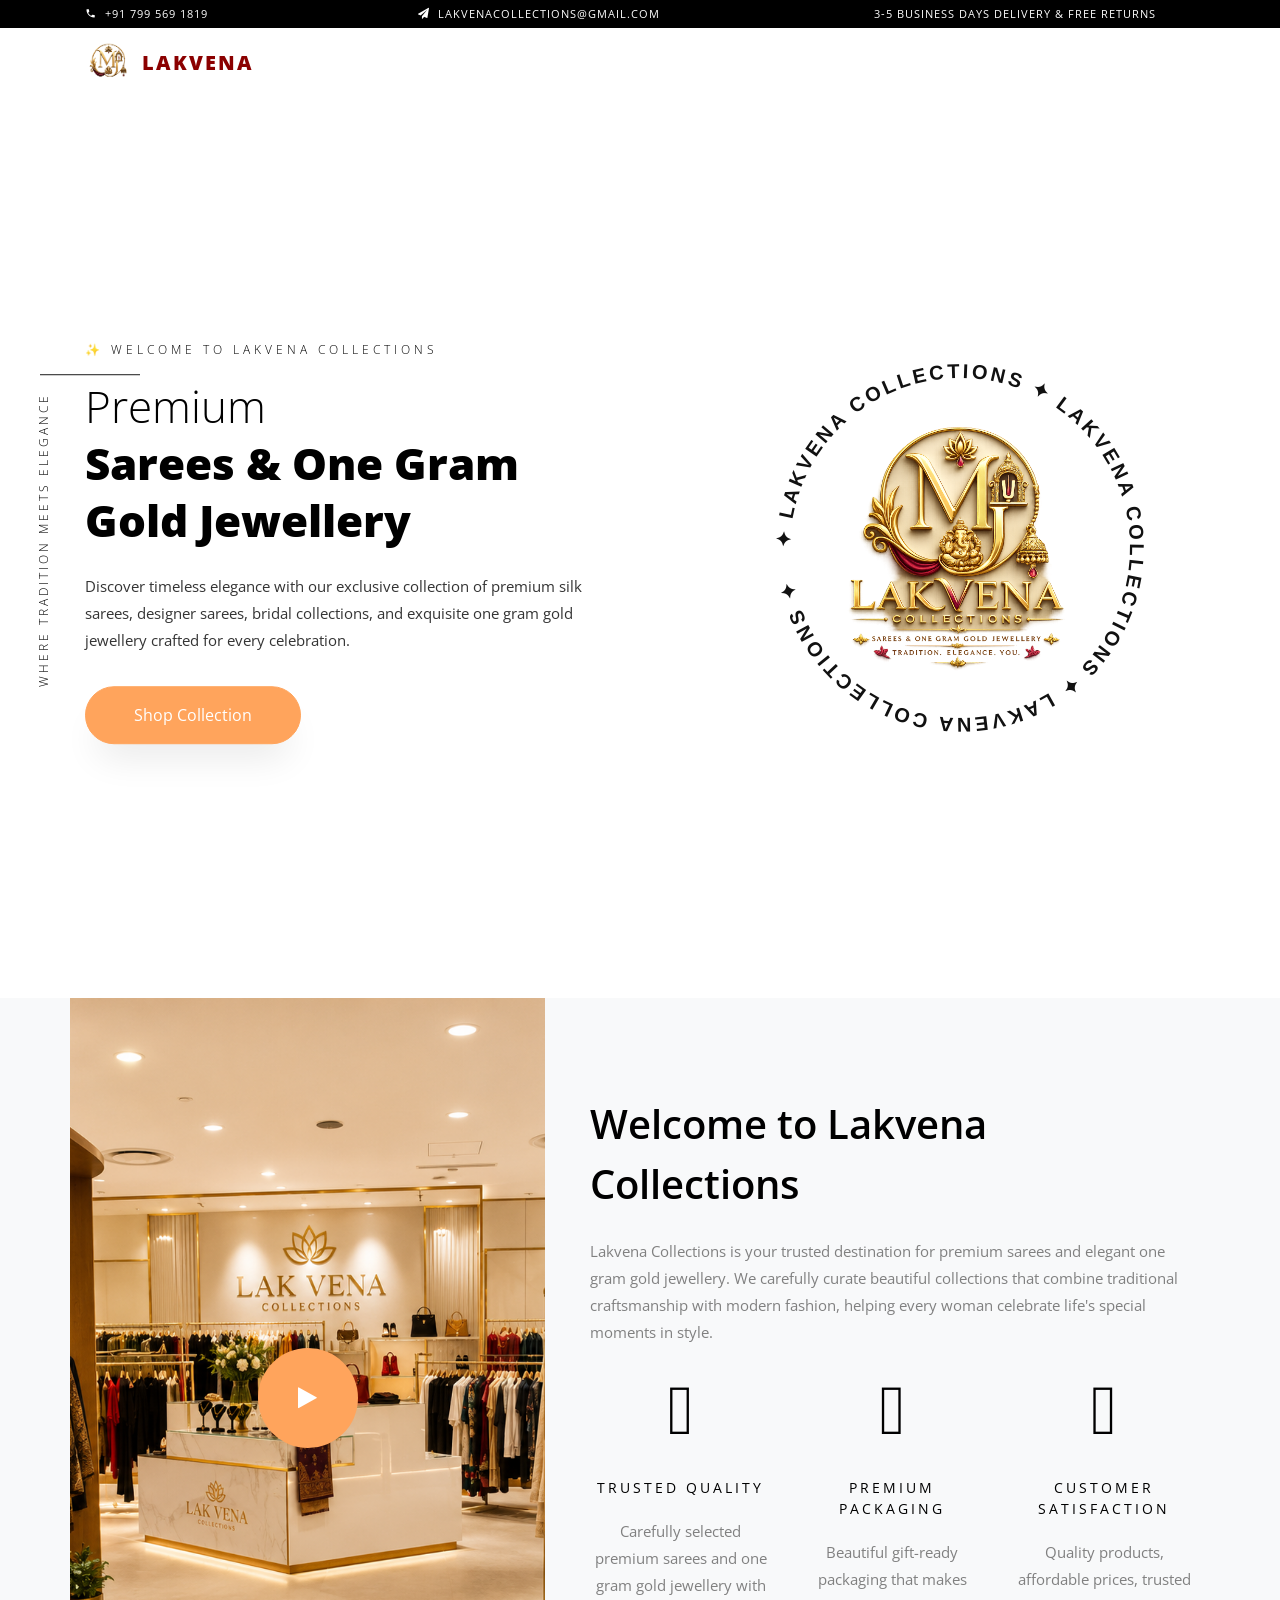
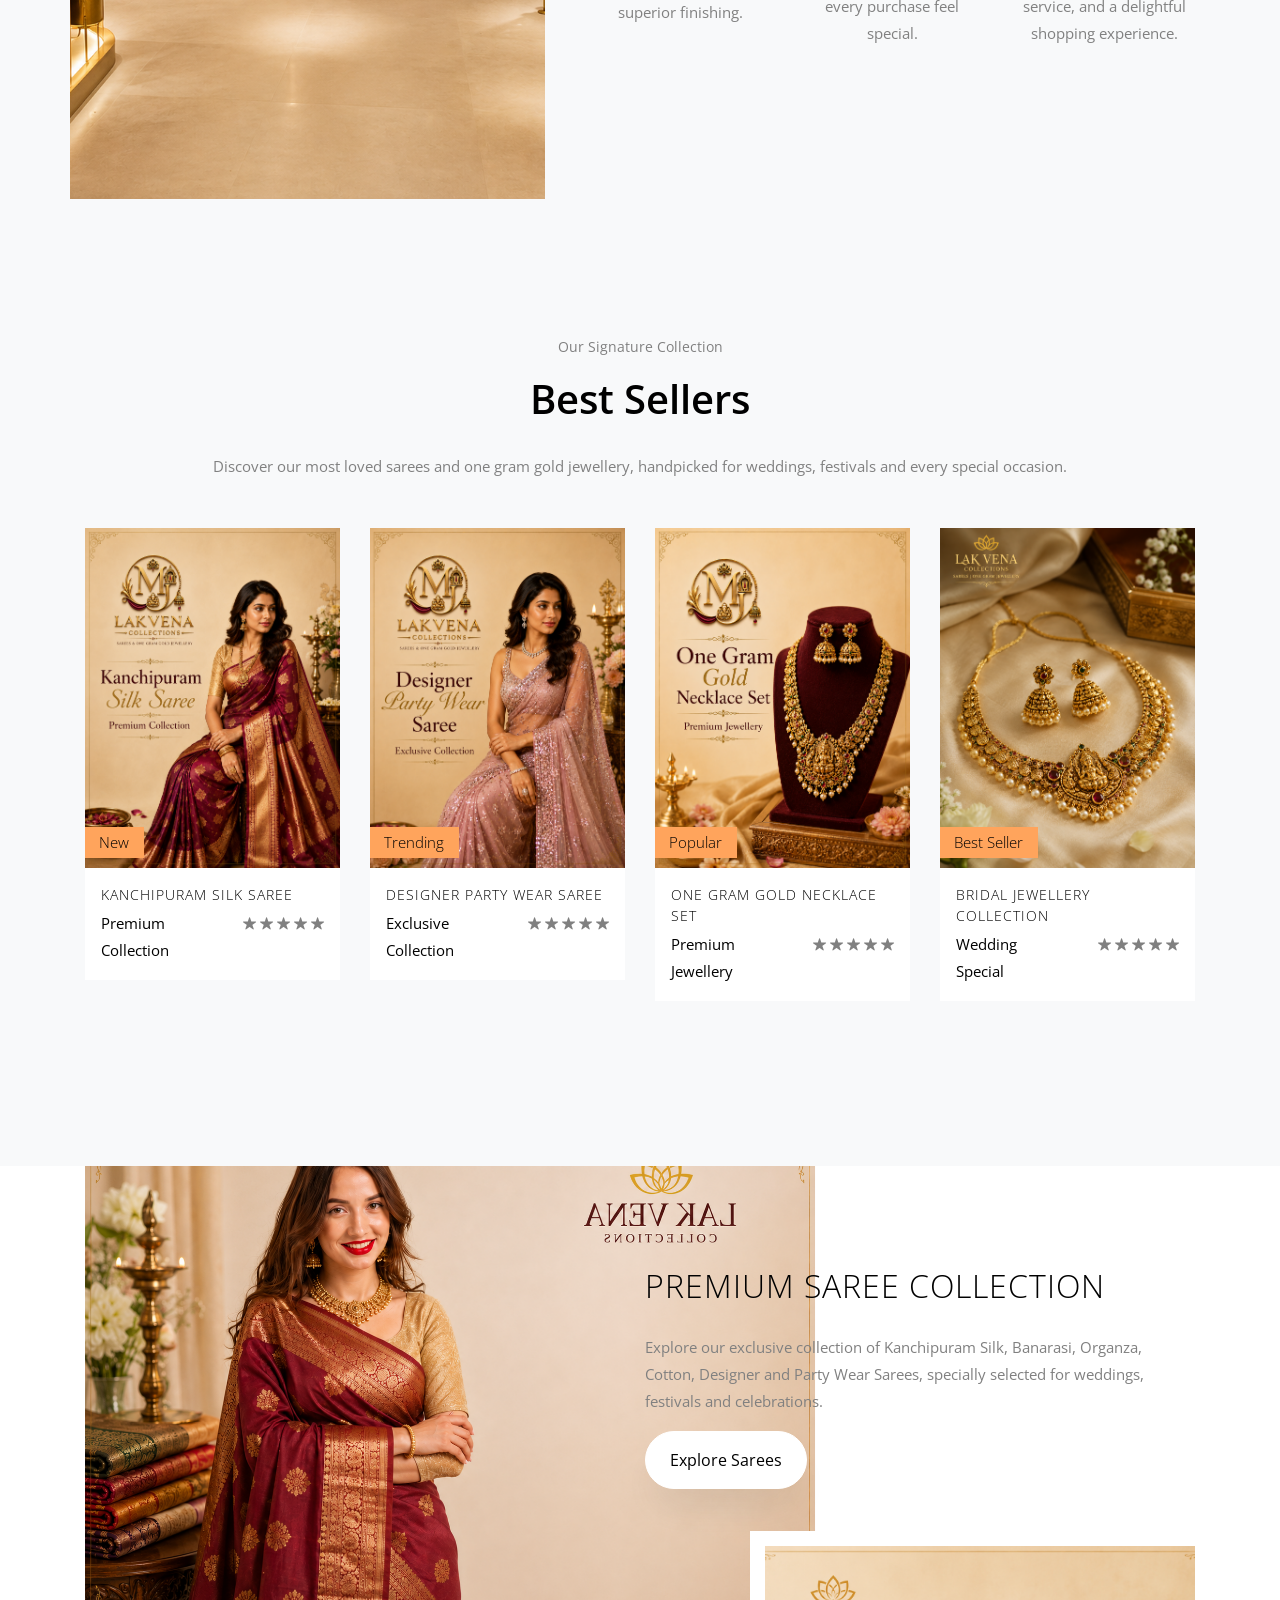
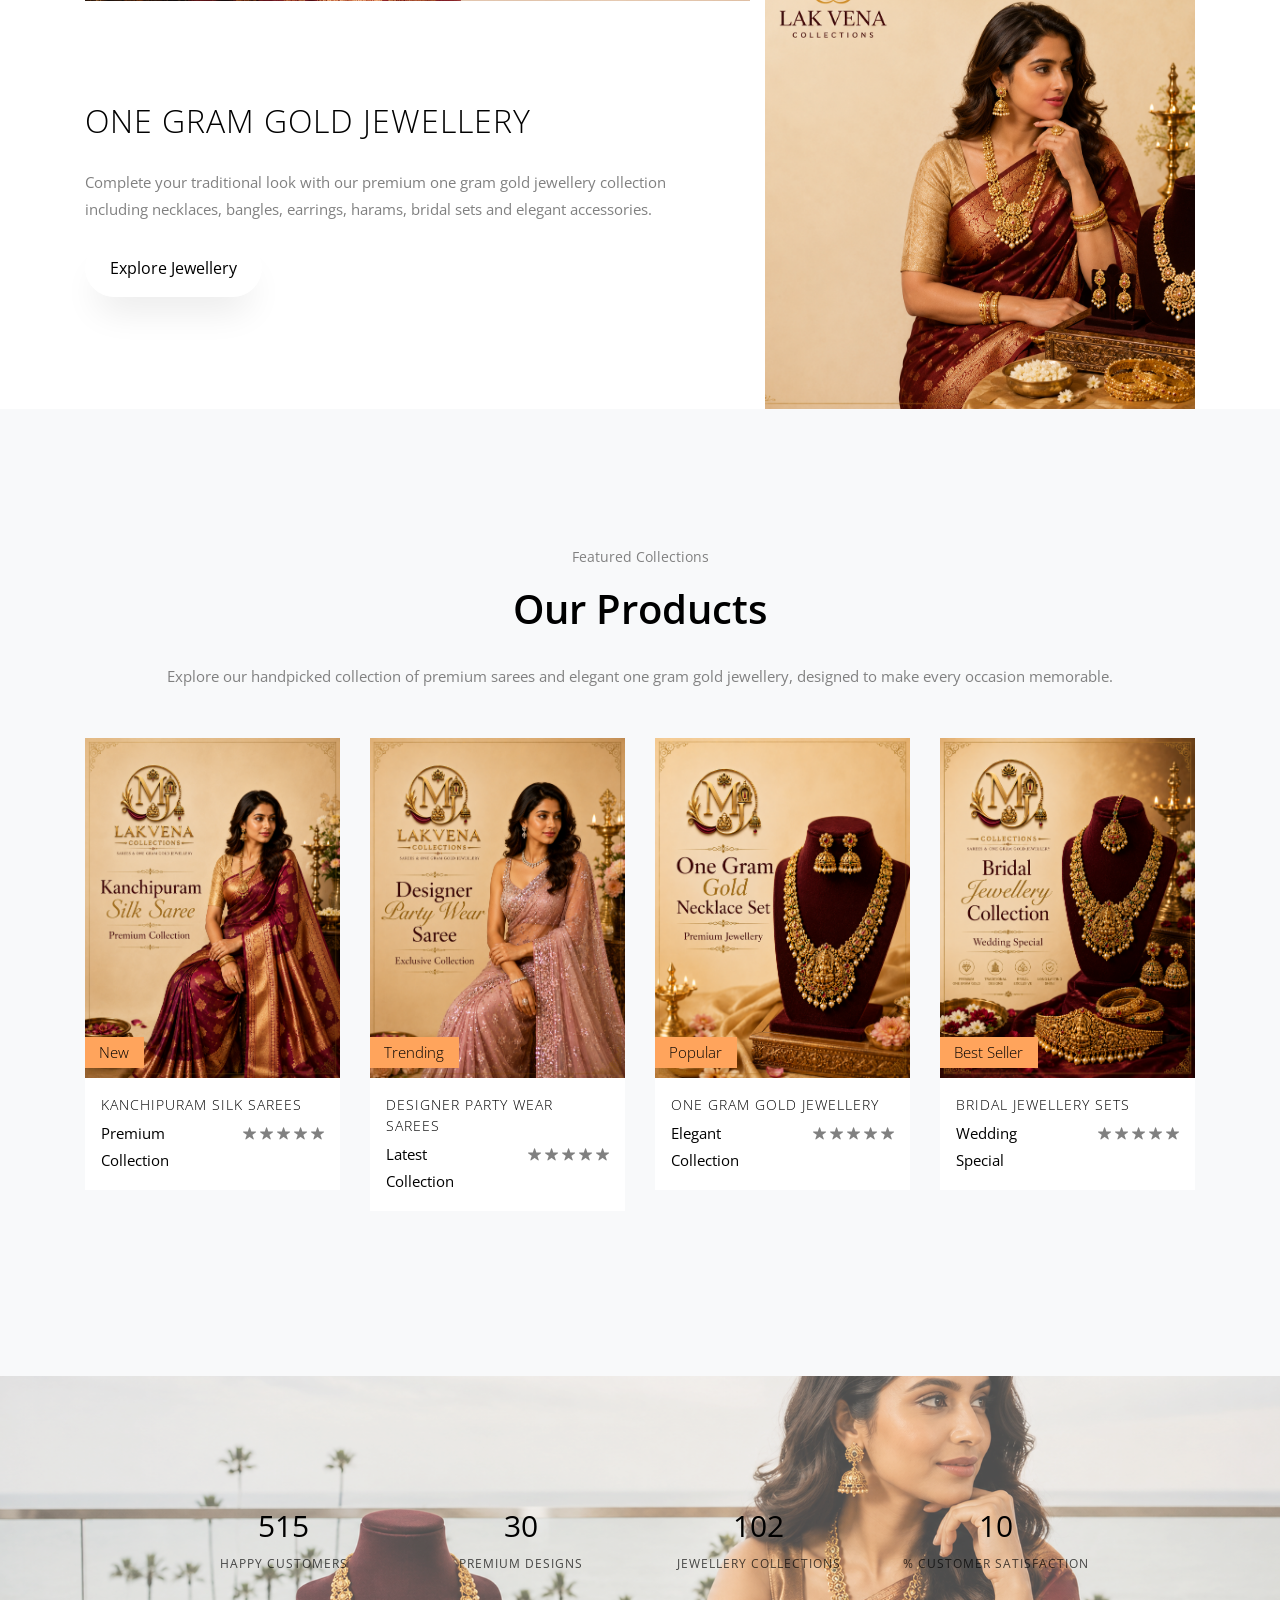
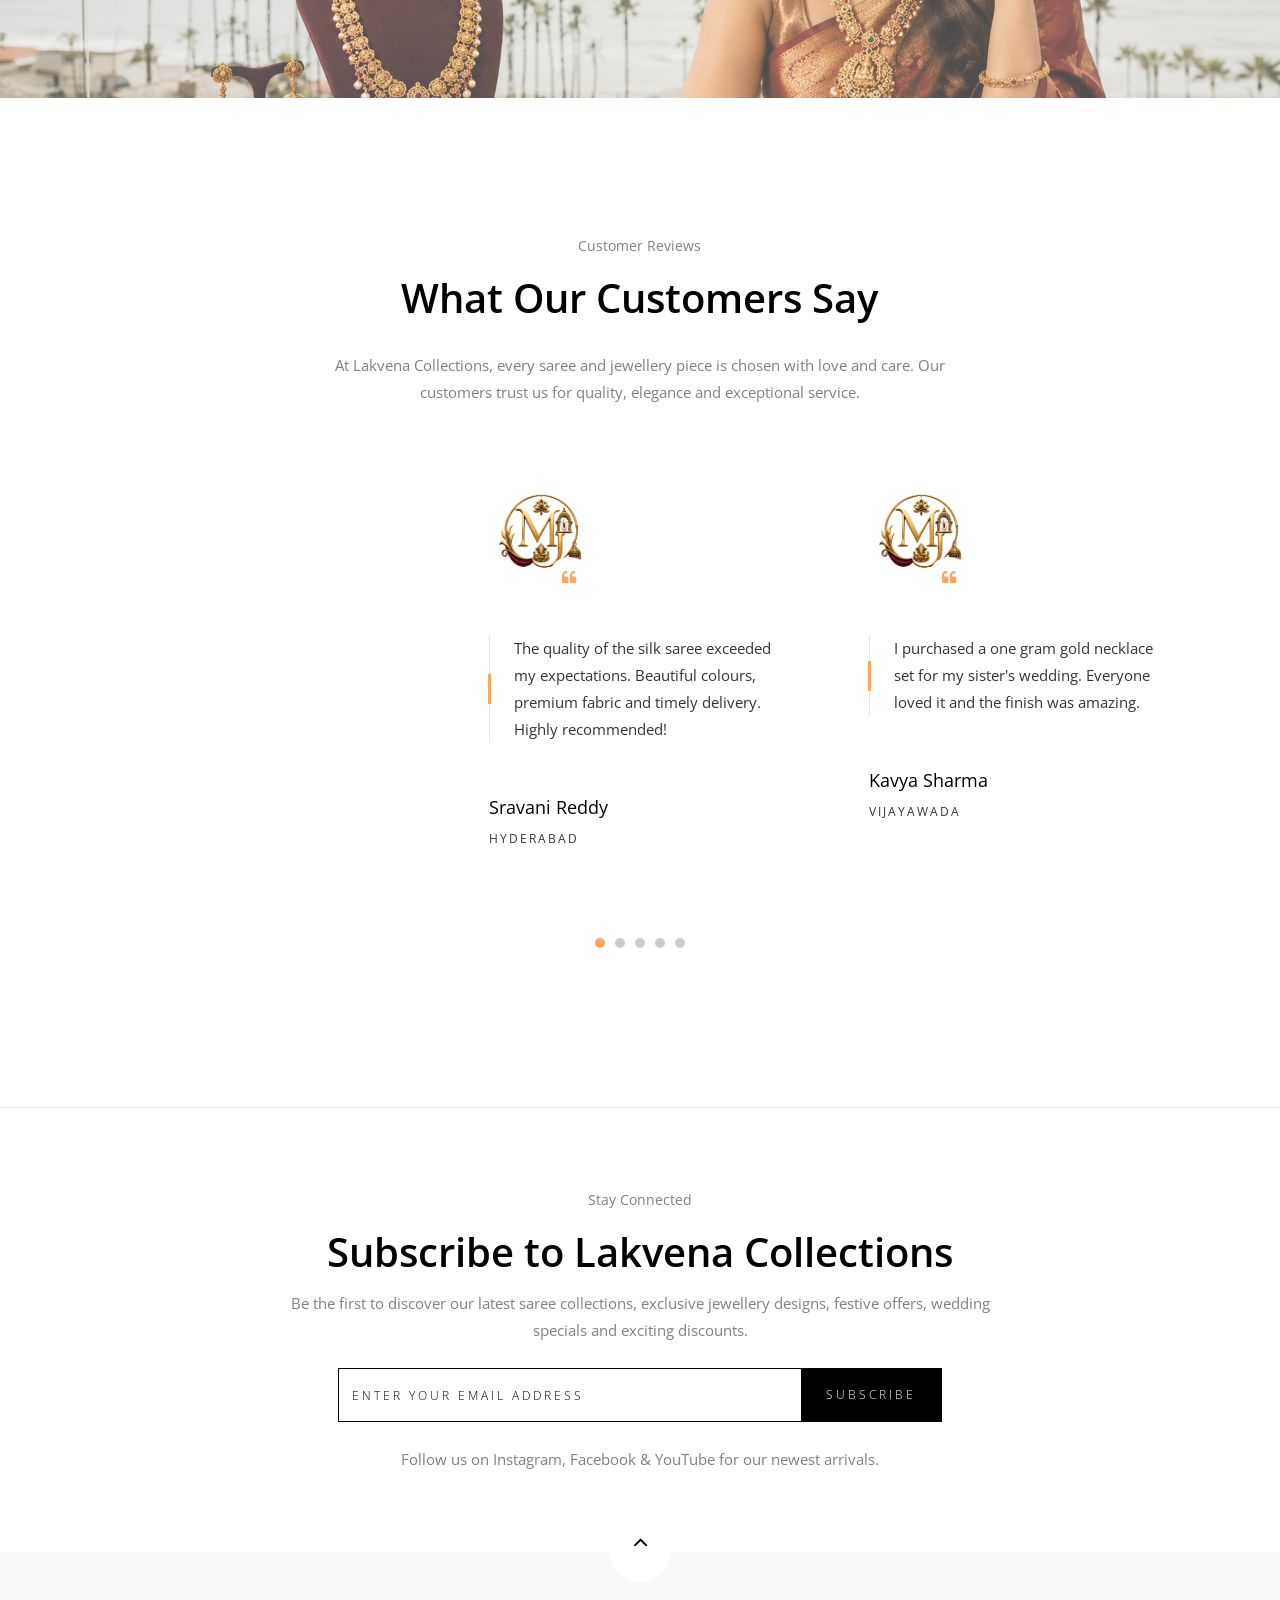
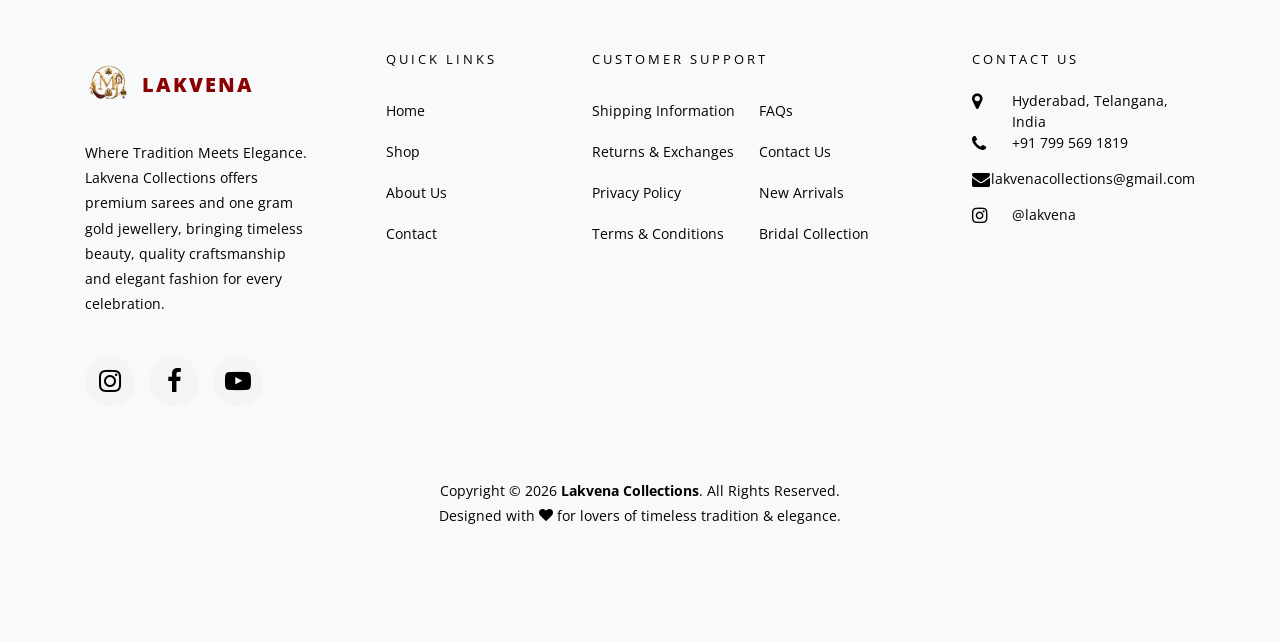
==== index.html @ b4c85d62 "v2" ====
<!DOCTYPE html>
<html lang="en">
  <head>
    <title>Lakvena</title>

    <meta charset="utf-8">
    <meta name="viewport" content="width=device-width, initial-scale=1, shrink-to-fit=no">

    <!-- Favicon -->
    <link rel="icon" type="image/png" href="images/Lakvena_logo_1-removebg-preview.png" sizes="32x32">
    <link rel="apple-touch-icon" href="images/Lakvena_logo_1-removebg-preview.png">

    <link href="https://fonts.googleapis.com/css?family=Open+Sans:300,400,600,700,800" rel="stylesheet">

    <link rel="stylesheet" href="css/open-iconic-bootstrap.min.css">
    <link rel="stylesheet" href="css/animate.css">

    <link rel="stylesheet" href="css/owl.carousel.min.css">
    <link rel="stylesheet" href="css/owl.theme.default.min.css">
    <link rel="stylesheet" href="css/magnific-popup.css">

    <link rel="stylesheet" href="css/aos.css">

    <link rel="stylesheet" href="css/ionicons.min.css">

    <link rel="stylesheet" href="css/bootstrap-datepicker.css">
    <link rel="stylesheet" href="css/jquery.timepicker.css">

    <link rel="stylesheet" href="css/flaticon.css">
    <link rel="stylesheet" href="css/icomoon.css">
    <link rel="stylesheet" href="css/style.css">
</head>
  <body class="goto-here">
		<div class="py-1 bg-black">
    	<div class="container">
    		<div class="row no-gutters d-flex align-items-start align-items-center px-md-0">
	    		<div class="col-lg-12 d-block">
		    		<div class="row d-flex">
		    			<div class="col-md pr-4 d-flex topper align-items-center">
					    	<div class="icon mr-2 d-flex justify-content-center align-items-center"><span class="icon-phone2"></span></div>
						    <span class="text">+91 799 569 1819</span>
					    </div>
					    <div class="col-md pr-4 d-flex topper align-items-center">
					    	<div class="icon mr-2 d-flex justify-content-center align-items-center"><span class="icon-paper-plane"></span></div>
						    <span class="text">lakvenacollections@gmail.com</span>
					    </div>
					    <div class="col-md-5 pr-4 d-flex topper align-items-center text-lg-right">
						    <span class="text">3-5 Business days delivery &amp; Free Returns</span>
					    </div>
				    </div>
			    </div>
		    </div>
		  </div>
    </div>
    <nav class="navbar navbar-expand-lg navbar-dark ftco_navbar bg-dark ftco-navbar-light" id="ftco-navbar">
	    <div class="container">
	      <a class="navbar-brand d-flex align-items-center" href="index.html">
    <img src="images/Lakvena_logo_1-removebg-preview.png" alt="Lakvena Collections"
         style="height:60px; width:auto; margin-right:12px;">
    <div>
        <h5 class="mb-0" style="font-weight:800; color:#8B0000;">Lakvena</h5>
        <!-- <small style="color:#b8860b; letter-spacing:2px;">COLLECTIONS</small> -->
    </div>
</a>
	    </div>
	  </nav>
    <!-- END nav -->

    <!-- HERO SECTION START -->

<section id="home-section" class="hero">
    <div class="home-slider js-fullheight owl-carousel">

        <!-- Slide 1 -->
        <div class="slider-item js-fullheight">
            <div class="overlay"></div>

            <div class="container-fluid p-0">
                <div class="row d-md-flex no-gutters slider-text js-fullheight align-items-center justify-content-end">

                    <div class="one-third order-md-last img js-fullheight d-flex align-items-center justify-content-center"
     style="background:none !important; overflow:visible;">

    <div style="position:relative;width:430px;height:430px;display:flex;justify-content:center;align-items:center;">

        <!-- Center Logo -->
        <img src="images/L3.png"
             alt="Lakvena Collections"
             style="
                width:400px;
                height:400px;
                object-fit:contain;
                position:absolute;
                z-index:10;
             ">

        <!-- Rotating Circular Text -->
        <svg viewBox="0 0 430 430"
             width="430"
             height="430"
             style="
                position:absolute;
                top:0;
                left:0;
                animation:rotateText 15s linear infinite;
                overflow:visible;
             ">

            <defs>

                <path id="circlePath"
                      d="
                      M215,215
                      m-170,0
                      a170,170 0 1,1 340,0
                      a170,170 0 1,1 -340,0
                      "/>

            </defs>

            <text
                font-size="20"
                font-weight="700"
                font-family="Poppins, sans-serif"
                letter-spacing="3"
                fill="#111">

                <textPath href="#circlePath" startOffset="0%">

                    ✦ LAKVENA COLLECTIONS ✦ LAKVENA COLLECTIONS ✦ LAKVENA COLLECTIONS ✦

                </textPath>

            </text>

        </svg>

    </div>

</div>

<style>

@keyframes rotateText{

    from{
        transform:rotate(0deg);
    }

    to{
        transform:rotate(360deg);
    }

}

</style>

                    <div class="one-forth d-flex js-fullheight align-items-center ftco-animate">
                        <div class="text">

                            <span class="subheading">
                                ✨ Welcome to Lakvena Collections
                            </span>

                            <div class="horizontal">

                                <h3 class="vr">
                                    Where Tradition Meets Elegance
                                </h3>

                                <h1 class="mb-4 mt-3">
                                    Premium <br>
                                    <span>Sarees & One Gram Gold Jewellery</span>
                                </h1>

                                <p>
                                    Discover timeless elegance with our exclusive collection of
                                    premium silk sarees, designer sarees, bridal collections,
                                    and exquisite one gram gold jewellery crafted for every celebration.
                                </p>

                                <p>
                                    <a href="index.html" class="btn btn-primary px-5 py-3 mt-3">
                                        Shop Collection
                                    </a>
                                </p>

                            </div>

                        </div>
                    </div>

                </div>
            </div>

        </div>

        <!-- Slide 2 -->

        <div class="slider-item js-fullheight">

            <div class="overlay"></div>

            <div class="container-fluid p-0">

                <div class="row d-flex no-gutters slider-text js-fullheight align-items-center justify-content-end">

                    <div class="one-third order-md-last img js-fullheight d-flex align-items-center justify-content-center"
     style="background:none !important; overflow:visible;">

    <div style="position:relative;width:430px;height:430px;display:flex;justify-content:center;align-items:center;">

        <!-- Center Logo -->
        <img src="images/L3.png"
             alt="Lakvena Collections"
             style="
                width:400px;
                height:400px;
                object-fit:contain;
                position:absolute;
                z-index:10;
             ">

        <!-- Rotating Circular Text -->
        <svg viewBox="0 0 430 430"
             width="430"
             height="430"
             style="
                position:absolute;
                top:0;
                left:0;
                animation:rotateText 15s linear infinite;
                overflow:visible;
             ">

            <defs>

                <path id="circlePath"
                      d="
                      M215,215
                      m-170,0
                      a170,170 0 1,1 340,0
                      a170,170 0 1,1 -340,0
                      "/>

            </defs>

            <text
                font-size="20"
                font-weight="700"
                font-family="Poppins, sans-serif"
                letter-spacing="3"
                fill="#111">

                <textPath href="#circlePath" startOffset="0%">

                    ✦ LAKVENA COLLECTIONS   ✦   SAREES   ✦   ONE GRAM GOLD JEWELLERY ✦ LAKVENA

                </textPath>

            </text>

        </svg>

    </div>

</div>

<style>

@keyframes rotateText{

    from{
        transform:rotate(0deg);
    }

    to{
        transform:rotate(360deg);
    }

}

</style>

                    <div class="one-forth d-flex js-fullheight align-items-center ftco-animate">

                        <div class="text">

                            <span class="subheading">
                                New Arrivals • Festival Collection
                            </span>

                            <div class="horizontal">

                                <h3 class="vr">
                                    Trusted Quality • Premium Fashion
                                </h3>

                                <h1 class="mb-4 mt-3">
                                    Celebrate Every Occasion<br>
                                    <span>With Grace & Luxury</span>
                                </h1>

                                <p>
                                    From traditional silk sarees to stylish party wear and
                                    premium one gram gold jewellery, Lakvena Collections brings
                                    elegance, beauty and confidence to every woman.
                                </p>

                                <p>
                                    <a href="index.html" class="btn btn-primary px-5 py-3 mt-3">
                                        Explore Collection
                                    </a>
                                </p>

                            </div>

                        </div>

                    </div>

                </div>

            </div>

        </div>

    </div>
</section>

<!-- HERO SECTION END -->


<!-- ABOUT SECTION START -->

<section class="ftco-section ftco-no-pb ftco-no-pt bg-light">

    <div class="container">

        <div class="row">

            <div class="col-md-5 p-md-5 img img-2 d-flex justify-content-center align-items-center"
                style="background-image:url(images/L4-about.png);">

                <a href="https://www.youtube.com/@Lakvena"
                    class="icon popup-vimeo d-flex justify-content-center align-items-center">

                    <span class="icon-play"></span>

                </a>

            </div>

            <div class="col-md-7 py-5 wrap-about pb-md-5 ftco-animate">

                <div class="heading-section-bold mb-4 mt-md-5">

                    <div class="ml-md-0">

                        <h2 class="mb-4">
                            Welcome to Lakvena Collections
                        </h2>

                    </div>

                </div>

                <div class="pb-md-5">

                    <p>

                        Lakvena Collections is your trusted destination for premium sarees
                        and elegant one gram gold jewellery. We carefully curate beautiful
                        collections that combine traditional craftsmanship with modern fashion,
                        helping every woman celebrate life's special moments in style.

                    </p>

                    <div class="row ftco-services">

                        <div class="col-lg-4 text-center d-flex align-self-stretch ftco-animate">

                            <div class="media block-6 services">

                                <div class="icon d-flex justify-content-center align-items-center mb-4">
                                    <span class="flaticon-002-recommended"></span>
                                </div>

                                <div class="media-body">

                                    <h3 class="heading">
                                        Trusted Quality
                                    </h3>

                                    <p>
                                        Carefully selected premium sarees and one gram gold jewellery
                                        with superior finishing.
                                    </p>

                                </div>

                            </div>

                        </div>

                        <div class="col-lg-4 text-center d-flex align-self-stretch ftco-animate">

                            <div class="media block-6 services">

                                <div class="icon d-flex justify-content-center align-items-center mb-4">
                                    <span class="flaticon-001-box"></span>
                                </div>

                                <div class="media-body">

                                    <h3 class="heading">
                                        Premium Packaging
                                    </h3>

                                    <p>
                                        Beautiful gift-ready packaging that makes every purchase
                                        feel special.
                                    </p>

                                </div>

                            </div>

                        </div>

                        <div class="col-lg-4 text-center d-flex align-self-stretch ftco-animate">

                            <div class="media block-6 services">

                                <div class="icon d-flex justify-content-center align-items-center mb-4">
                                    <span class="flaticon-003-medal"></span>
                                </div>

                                <div class="media-body">

                                    <h3 class="heading">
                                        Customer Satisfaction
                                    </h3>

                                    <p>
                                        Quality products, affordable prices, trusted service,
                                        and a delightful shopping experience.
                                    </p>

                                </div>

                            </div>

                        </div>

                    </div>

                </div>

            </div>

        </div>

    </div>

</section>

<!-- ABOUT SECTION END -->

<!-- ================= BEST SELLERS ================= -->

<section class="ftco-section bg-light">
    <div class="container">

        <div class="row justify-content-center mb-3 pb-3">
            <div class="col-md-12 heading-section text-center ftco-animate">

                <span class="subheading">Our Signature Collection</span>

                <h2 class="mb-4">Best Sellers</h2>

                <p>
                    Discover our most loved sarees and one gram gold jewellery,
                    handpicked for weddings, festivals and every special occasion.
                </p>

            </div>
        </div>

    </div>

    <div class="container">

        <div class="row">

            <!-- Product 1 -->

            <div class="col-sm col-md-6 col-lg ftco-animate">

                <div class="product">

                    <a href="index.html" class="img-prod">
                        <img class="img-fluid" src="images/L1-p1.png" alt="Premium Silk Saree">

                        <span class="status">New</span>

                        <div class="overlay"></div>
                    </a>

                    <div class="text py-3 px-3">

                        <h3><a href="index.html">Kanchipuram Silk Saree</a></h3>

                        <div class="d-flex">

                            <div class="pricing">
                                <p class="price">
                                    <span>Premium Collection</span>
                                </p>
                            </div>

                            <div class="rating">
                                <p class="text-right">

                                    <span class="ion-ios-star"></span>
                                    <span class="ion-ios-star"></span>
                                    <span class="ion-ios-star"></span>
                                    <span class="ion-ios-star"></span>
                                    <span class="ion-ios-star"></span>

                                </p>
                            </div>

                        </div>

                        <p class="bottom-area d-flex px-3">

                            <a href="index.html" class="add-to-cart text-center py-2 mr-1">
                                <span>View Details <i class="ion-ios-eye ml-1"></i></span>
                            </a>

                            <a href="index.html" class="buy-now text-center py-2">
                                Enquire Now
                                <span><i class="ion-ios-chatboxes ml-1"></i></span>
                            </a>

                        </p>

                    </div>

                </div>

            </div>

            <!-- Product 2 -->

            <div class="col-sm col-md-6 col-lg ftco-animate">

                <div class="product">

                    <a href="index.html" class="img-prod">

                        <img class="img-fluid" src="images/L1-p2.png" alt="Designer Saree">

                        <span class="status">Trending</span>

                        <div class="overlay"></div>

                    </a>

                    <div class="text py-3 px-3">

                        <h3><a href="index.html">Designer Party Wear Saree</a></h3>

                        <div class="d-flex">

                            <div class="pricing">
                                <p class="price"><span>Exclusive Collection</span></p>
                            </div>

                            <div class="rating">

                                <p class="text-right">

                                    <span class="ion-ios-star"></span>
                                    <span class="ion-ios-star"></span>
                                    <span class="ion-ios-star"></span>
                                    <span class="ion-ios-star"></span>
                                    <span class="ion-ios-star"></span>

                                </p>

                            </div>

                        </div>

                        <p class="bottom-area d-flex px-3">

                            <a href="index.html" class="add-to-cart text-center py-2 mr-1">
                                <span>View Details <i class="ion-ios-eye ml-1"></i></span>
                            </a>

                            <a href="index.html" class="buy-now text-center py-2">
                                Enquire Now
                                <span><i class="ion-ios-chatboxes ml-1"></i></span>
                            </a>

                        </p>

                    </div>

                </div>

            </div>

            <!-- Product 3 -->

            <div class="col-sm col-md-6 col-lg ftco-animate">

                <div class="product">

                    <a href="index.html" class="img-prod">

                        <img class="img-fluid" src="images/L1-p3.png" alt="One Gram Jewellery">

                        <span class="status">Popular</span>

                        <div class="overlay"></div>

                    </a>

                    <div class="text py-3 px-3">

                        <h3><a href="index.html">One Gram Gold Necklace Set</a></h3>

                        <div class="d-flex">

                            <div class="pricing">
                                <p class="price"><span>Premium Jewellery</span></p>
                            </div>

                            <div class="rating">

                                <p class="text-right">

                                    <span class="ion-ios-star"></span>
                                    <span class="ion-ios-star"></span>
                                    <span class="ion-ios-star"></span>
                                    <span class="ion-ios-star"></span>
                                    <span class="ion-ios-star"></span>

                                </p>

                            </div>

                        </div>

                        <p class="bottom-area d-flex px-3">

                            <a href="index.html" class="add-to-cart text-center py-2 mr-1">
                                <span>View Details <i class="ion-ios-eye ml-1"></i></span>
                            </a>

                            <a href="index.html" class="buy-now text-center py-2">
                                Enquire Now
                                <span><i class="ion-ios-chatboxes ml-1"></i></span>
                            </a>

                        </p>

                    </div>

                </div>

            </div>

            <!-- Product 4 -->

            <div class="col-sm col-md-6 col-lg ftco-animate">

                <div class="product">

                    <a href="index.html" class="img-prod">

                        <img class="img-fluid" src="images/L-product3.png" alt="Bridal Jewellery">

                        <span class="status">Best Seller</span>

                        <div class="overlay"></div>

                    </a>

                    <div class="text py-3 px-3">

                        <h3><a href="index.html">Bridal Jewellery Collection</a></h3>

                        <div class="d-flex">

                            <div class="pricing">
                                <p class="price"><span>Wedding Special</span></p>
                            </div>

                            <div class="rating">

                                <p class="text-right">

                                    <span class="ion-ios-star"></span>
                                    <span class="ion-ios-star"></span>
                                    <span class="ion-ios-star"></span>
                                    <span class="ion-ios-star"></span>
                                    <span class="ion-ios-star"></span>

                                </p>

                            </div>

                        </div>

                        <p class="bottom-area d-flex px-3">

                            <a href="index.html" class="add-to-cart text-center py-2 mr-1">
                                <span>View Details <i class="ion-ios-eye ml-1"></i></span>
                            </a>

                            <a href="index.html" class="buy-now text-center py-2">
                                Enquire Now
                                <span><i class="ion-ios-chatboxes ml-1"></i></span>
                            </a>

                        </p>

                    </div>

                </div>

            </div>

        </div>

    </div>

</section>

<!-- ================= COLLECTION SECTION ================= -->

<section class="ftco-section ftco-choose ftco-no-pb ftco-no-pt">

    <div class="container">

        <div class="row">

            <div class="col-md-8 d-flex align-items-stretch">
                <div class="img" style="background-image:url(images/L-about1.png);"></div>
            </div>

            <div class="col-md-4 py-md-5 ftco-animate">

                <div class="text py-3 py-md-5">

                    <h2 class="mb-4">
                        Premium Saree Collection
                    </h2>

                    <p>
                        Explore our exclusive collection of Kanchipuram Silk,
                        Banarasi, Organza, Cotton, Designer and Party Wear Sarees,
                        specially selected for weddings, festivals and celebrations.
                    </p>

                    <p>
                        <a href="index.html" class="btn btn-white px-4 py-3">
                            Explore Sarees
                        </a>
                    </p>

                </div>

            </div>

        </div>

        <div class="row">

            <div class="col-md-5 order-md-last d-flex align-items-stretch">

                <div class="img img-2"
                    style="background-image:url(images/L-bg1.png);"></div>

            </div>

            <div class="col-md-7 py-3 py-md-5 ftco-animate">

                <div class="text text-2 py-md-5">

                    <h2 class="mb-4">
                        One Gram Gold Jewellery
                    </h2>

                    <p>
                        Complete your traditional look with our premium one gram
                        gold jewellery collection including necklaces, bangles,
                        earrings, harams, bridal sets and elegant accessories.
                    </p>

                    <p>
                        <a href="index.html" class="btn btn-white px-4 py-3">
                            Explore Jewellery
                        </a>
                    </p>

                </div>

            </div>

        </div>

    </div>

</section>

    <!-- ================= PRODUCTS SECTION ================= -->

<section class="ftco-section bg-light">
    <div class="container">

        <div class="row justify-content-center mb-3 pb-3">
            <div class="col-md-12 heading-section text-center ftco-animate">

                <span class="subheading">Featured Collections</span>

                <h2 class="mb-4">Our Products</h2>

                <p>
                    Explore our handpicked collection of premium sarees and elegant one gram gold jewellery,
                    designed to make every occasion memorable.
                </p>

            </div>
        </div>

    </div>

    <div class="container">

        <div class="row">

            <!-- Product 1 -->

            <div class="col-sm col-md-6 col-lg ftco-animate">
                <div class="product">

                    <a href="index.html" class="img-prod">
                        <img class="img-fluid" src="images/L1-p1.png" alt="Kanchipuram Silk Saree">
                        <span class="status">New</span>
                        <div class="overlay"></div>
                    </a>

                    <div class="text py-3 px-3">

                        <h3><a href="index.html">Kanchipuram Silk Sarees</a></h3>

                        <div class="d-flex">

                            <div class="pricing">
                                <p class="price"><span>Premium Collection</span></p>
                            </div>

                            <div class="rating">
                                <p class="text-right">
                                    <span class="ion-ios-star"></span>
                                    <span class="ion-ios-star"></span>
                                    <span class="ion-ios-star"></span>
                                    <span class="ion-ios-star"></span>
                                    <span class="ion-ios-star"></span>
                                </p>
                            </div>

                        </div>

                        <p class="bottom-area d-flex px-3">
                            <a href="index.html" class="add-to-cart text-center py-2 mr-1">
                                <span>View Details <i class="ion-ios-eye ml-1"></i></span>
                            </a>

                            <a href="index.html" class="buy-now text-center py-2">
                                Enquire Now <span><i class="ion-ios-chatboxes ml-1"></i></span>
                            </a>
                        </p>

                    </div>

                </div>
            </div>

            <!-- Product 2 -->

            <div class="col-sm col-md-6 col-lg ftco-animate">
                <div class="product">

                    <a href="index.html" class="img-prod">
                        <img class="img-fluid" src="images/L1-p2.png" alt="Designer Saree">
                        <span class="status">Trending</span>
                        <div class="overlay"></div>
                    </a>

                    <div class="text py-3 px-3">

                        <h3><a href="index.html">Designer Party Wear Sarees</a></h3>

                        <div class="d-flex">

                            <div class="pricing">
                                <p class="price"><span>Latest Collection</span></p>
                            </div>

                            <div class="rating">
                                <p class="text-right">
                                    <span class="ion-ios-star"></span>
                                    <span class="ion-ios-star"></span>
                                    <span class="ion-ios-star"></span>
                                    <span class="ion-ios-star"></span>
                                    <span class="ion-ios-star"></span>
                                </p>
                            </div>

                        </div>

                        <p class="bottom-area d-flex px-3">
                            <a href="index.html" class="add-to-cart text-center py-2 mr-1">
                                <span>View Details <i class="ion-ios-eye ml-1"></i></span>
                            </a>

                            <a href="index.html" class="buy-now text-center py-2">
                                Enquire Now <span><i class="ion-ios-chatboxes ml-1"></i></span>
                            </a>
                        </p>

                    </div>

                </div>
            </div>

            <!-- Product 3 -->

            <div class="col-sm col-md-6 col-lg ftco-animate">
                <div class="product">

                    <a href="index.html" class="img-prod">
                        <img class="img-fluid" src="images/L1-p3.png" alt="One Gram Jewellery">
                        <span class="status">Popular</span>
                        <div class="overlay"></div>
                    </a>

                    <div class="text py-3 px-3">

                        <h3><a href="index.html">One Gram Gold Jewellery</a></h3>

                        <div class="d-flex">

                            <div class="pricing">
                                <p class="price"><span>Elegant Collection</span></p>
                            </div>

                            <div class="rating">
                                <p class="text-right">
                                    <span class="ion-ios-star"></span>
                                    <span class="ion-ios-star"></span>
                                    <span class="ion-ios-star"></span>
                                    <span class="ion-ios-star"></span>
                                    <span class="ion-ios-star"></span>
                                </p>
                            </div>

                        </div>

                        <p class="bottom-area d-flex px-3">
                            <a href="index.html" class="add-to-cart text-center py-2 mr-1">
                                <span>View Details <i class="ion-ios-eye ml-1"></i></span>
                            </a>

                            <a href="index.html" class="buy-now text-center py-2">
                                Enquire Now <span><i class="ion-ios-chatboxes ml-1"></i></span>
                            </a>
                        </p>

                    </div>

                </div>
            </div>

            <!-- Product 4 -->

            <div class="col-sm col-md-6 col-lg ftco-animate">
                <div class="product">

                    <a href="index.html" class="img-prod">
                        <img class="img-fluid" src="images/L1-p4.png" alt="Bridal Jewellery">
                        <span class="status">Best Seller</span>
                        <div class="overlay"></div>
                    </a>

                    <div class="text py-3 px-3">

                        <h3><a href="index.html">Bridal Jewellery Sets</a></h3>

                        <div class="d-flex">

                            <div class="pricing">
                                <p class="price"><span>Wedding Special</span></p>
                            </div>

                            <div class="rating">
                                <p class="text-right">
                                    <span class="ion-ios-star"></span>
                                    <span class="ion-ios-star"></span>
                                    <span class="ion-ios-star"></span>
                                    <span class="ion-ios-star"></span>
                                    <span class="ion-ios-star"></span>
                                </p>
                            </div>

                        </div>

                        <p class="bottom-area d-flex px-3">
                            <a href="index.html" class="add-to-cart text-center py-2 mr-1">
                                <span>View Details <i class="ion-ios-eye ml-1"></i></span>
                            </a>

                            <a href="index.html" class="buy-now text-center py-2">
                                Enquire Now <span><i class="ion-ios-chatboxes ml-1"></i></span>
                            </a>
                        </p>

                    </div>

                </div>
            </div>

        </div>
    </div>
</section>

<!-- ================= COUNTER SECTION ================= -->

<section class="ftco-section ftco-counter img" id="section-counter" style="background-image:url(images/L1-bg4.png);">

    <div class="container">

        <div class="row justify-content-center py-5">

            <div class="col-md-10">

                <div class="row">

                    <div class="col-md-3 d-flex justify-content-center counter-wrap ftco-animate">

                        <div class="block-18 text-center">

                            <div class="text">

                                <strong class="number" data-number="5000">0</strong>

                                <span>Happy Customers</span>

                            </div>

                        </div>

                    </div>

                    <div class="col-md-3 d-flex justify-content-center counter-wrap ftco-animate">

                        <div class="block-18 text-center">

                            <div class="text">

                                <strong class="number" data-number="300">0</strong>

                                <span>Premium Designs</span>

                            </div>

                        </div>

                    </div>

                    <div class="col-md-3 d-flex justify-content-center counter-wrap ftco-animate">

                        <div class="block-18 text-center">

                            <div class="text">

                                <strong class="number" data-number="1000">0</strong>

                                <span>Jewellery Collections</span>

                            </div>

                        </div>

                    </div>

                    <div class="col-md-3 d-flex justify-content-center counter-wrap ftco-animate">

                        <div class="block-18 text-center">

                            <div class="text">

                                <strong class="number" data-number="100">0</strong>

                                <span>% Customer Satisfaction</span>

                            </div>

                        </div>

                    </div>

                </div>

            </div>

        </div>

    </div>

</section>
    <!-- ===================== TESTIMONIAL SECTION ===================== -->

<section class="ftco-section testimony-section">
    <div class="container">

        <div class="row justify-content-center mb-5 pb-3">

            <div class="col-md-7 heading-section text-center ftco-animate">

                <span class="subheading">Customer Reviews</span>

                <h2 class="mb-4">
                    What Our Customers Say
                </h2>

                <p>
                    At Lakvena Collections, every saree and jewellery piece is chosen
                    with love and care. Our customers trust us for quality,
                    elegance and exceptional service.
                </p>

            </div>

        </div>

        <div class="row ftco-animate">

            <div class="col-md-12">

                <div class="carousel-testimony owl-carousel">

                    <!-- Review 1 -->

                    <div class="item">

                        <div class="testimony-wrap p-4 pb-5">

                            <div class="user-img mb-5" style="background-image:url(images/Lakvena_logo_1-removebg-preview.png);">

                                <span class="quote d-flex align-items-center justify-content-center">
                                    <i class="icon-quote-left"></i>
                                </span>

                            </div>

                            <div class="text">

                                <p class="mb-5 pl-4 line">

                                    The quality of the silk saree exceeded my expectations.
                                    Beautiful colours, premium fabric and timely delivery.
                                    Highly recommended!

                                </p>

                                <p class="name">
                                    Sravani Reddy
                                </p>

                                <span class="position">
                                    Hyderabad
                                </span>

                            </div>

                        </div>

                    </div>

                    <!-- Review 2 -->

                    <div class="item">

                        <div class="testimony-wrap p-4 pb-5">

                            <div class="user-img mb-5" style="background-image:url(images/Lakvena_logo_1-removebg-preview.png);">

                                <span class="quote d-flex align-items-center justify-content-center">
                                    <i class="icon-quote-left"></i>
                                </span>

                            </div>

                            <div class="text">

                                <p class="mb-5 pl-4 line">

                                    I purchased a one gram gold necklace set for my sister's
                                    wedding. Everyone loved it and the finish was amazing.

                                </p>

                                <p class="name">
                                    Kavya Sharma
                                </p>

                                <span class="position">
                                    Vijayawada
                                </span>

                            </div>

                        </div>

                    </div>

                    <!-- Review 3 -->

                    <div class="item">

                        <div class="testimony-wrap p-4 pb-5">

                            <div class="user-img mb-5" style="background-image:url(images/Lakvena_logo_1-removebg-preview.png);">

                                <span class="quote d-flex align-items-center justify-content-center">
                                    <i class="icon-quote-left"></i>
                                </span>

                            </div>

                            <div class="text">

                                <p class="mb-5 pl-4 line">

                                    Excellent customer service and beautiful collections.
                                    Lakvena has become my favourite destination for festive shopping.

                                </p>

                                <p class="name">
                                    Divya Lakshmi
                                </p>

                                <span class="position">
                                    Visakhapatnam
                                </span>

                            </div>

                        </div>

                    </div>

                    <!-- Review 4 -->

                    <div class="item">

                        <div class="testimony-wrap p-4 pb-5">

                            <div class="user-img mb-5" style="background-image:url(images/Lakvena_logo_1-removebg-preview.png);">

                                <span class="quote d-flex align-items-center justify-content-center">
                                    <i class="icon-quote-left"></i>
                                </span>

                            </div>

                            <div class="text">

                                <p class="mb-5 pl-4 line">

                                    Affordable prices without compromising on quality.
                                    The jewellery looks elegant and is perfect for every occasion.

                                </p>

                                <p class="name">
                                    Sneha Rao
                                </p>

                                <span class="position">
                                    Bengaluru
                                </span>

                            </div>

                        </div>

                    </div>

                    <!-- Review 5 -->

                    <div class="item">

                        <div class="testimony-wrap p-4 pb-5">

                            <div class="user-img mb-5" style="background-image:url(images/Lakvena_logo_1-removebg-preview.png);">

                                <span class="quote d-flex align-items-center justify-content-center">
                                    <i class="icon-quote-left"></i>
                                </span>

                            </div>

                            <div class="text">

                                <p class="mb-5 pl-4 line">

                                    Fast delivery, premium packaging and excellent product quality.
                                    Looking forward to shopping again.

                                </p>

                                <p class="name">
                                    Priya Nair
                                </p>

                                <span class="position">
                                    Chennai
                                </span>

                            </div>

                        </div>

                    </div>

                </div>

            </div>

        </div>

    </div>

</section>

<hr>

<!-- ===================== NEWSLETTER ===================== -->

<section class="ftco-section-parallax">

    <div class="parallax-img d-flex align-items-center">

        <div class="container">

            <div class="row d-flex justify-content-center py-5">

                <div class="col-md-8 text-center heading-section ftco-animate">

                    <span class="subheading">
                        Stay Connected
                    </span>

                    <h2>
                        Subscribe to Lakvena Collections
                    </h2>

                    <p class="mb-4">

                        Be the first to discover our latest saree collections,
                        exclusive jewellery designs, festive offers,
                        wedding specials and exciting discounts.

                    </p>

                    <div class="row d-flex justify-content-center mt-4">

                        <div class="col-md-10">

                            <form action="#" class="subscribe-form">

                                <div class="form-group d-flex">

                                    <input type="email"
                                           class="form-control"
                                           placeholder="Enter your email address">

                                    <input type="submit"
                                           value="Subscribe"
                                           class="submit px-4">

                                </div>

                            </form>

                        </div>

                    </div>

                    <p class="mt-4">

                        Follow us on Instagram, Facebook & YouTube for our newest arrivals.

                    </p>

                </div>

            </div>

        </div>

    </div>

</section>
    <!-- ===================== FOOTER ===================== -->

<footer class="ftco-footer bg-light ftco-section">

    <div class="container">

        <div class="row">

            <div class="mouse">
                <a href="index.html" class="mouse-icon">
                    <div class="mouse-wheel">
                        <span class="ion-ios-arrow-up"></span>
                    </div>
                </a>
            </div>

        </div>

        <div class="row mb-5">

            <!-- Company -->

            <div class="col-md">

                <div class="ftco-footer-widget mb-4">

                    <h2 class="ftco-heading-2">
                         <a class="navbar-brand d-flex align-items-center" href="index.html">
    <img src="images/Lakvena_logo_1-removebg-preview.png" alt="Lakvena Collections"
         style="height:60px; width:auto; margin-right:12px;">
    <div>
        <h5 class="mb-0" style="font-weight:800; color:#8B0000;">Lakvena</h5>
        <!-- <small style="color:#b8860b; letter-spacing:2px;">COLLECTIONS</small> -->
    </div>
</a>
                    </h2>

                    <p>

                        Where Tradition Meets Elegance.

                        Lakvena Collections offers premium sarees and one gram gold jewellery,
                        bringing timeless beauty, quality craftsmanship and elegant fashion
                        for every celebration.

                    </p>

                    <ul class="ftco-footer-social list-unstyled float-md-left float-lft mt-4">

                        <li class="ftco-animate">
                            <a href="https://www.instagram.com/lakvena/" target="_blank">
                                <span class="icon-instagram"></span>
                            </a>
                        </li>

                        <li class="ftco-animate">
                            <a href="https://www.facebook.com/profile.php?id=61591872220459&sk=about" target="_blank">
                                <span class="icon-facebook"></span>
                            </a>
                        </li>

                        <li class="ftco-animate">
                            <a href="https://www.youtube.com/@Lakvena" target="_blank">
                                <span class="icon-youtube-play"></span>
                            </a>
                        </li>

                    </ul>

                </div>

            </div>

            <!-- Quick Links -->

            <div class="col-md">

                <div class="ftco-footer-widget mb-4 ml-md-5">

                    <h2 class="ftco-heading-2">
                        Quick Links
                    </h2>

                    <ul class="list-unstyled">

                        <li><a href="index.html" class="py-2 d-block">Home</a></li>

                        <li><a href="index.html" class="py-2 d-block">Shop</a></li>

                        <li><a href="index.html" class="py-2 d-block">About Us</a></li>

                        <li><a href="index.html" class="py-2 d-block">Contact</a></li>

                    </ul>

                </div>

            </div>

            <!-- Customer Support -->

            <div class="col-md-4">

                <div class="ftco-footer-widget mb-4">

                    <h2 class="ftco-heading-2">
                        Customer Support
                    </h2>

                    <div class="d-flex">

                        <ul class="list-unstyled mr-4">

                            <li>
                                <a href="index.html" class="py-2 d-block">
                                    Shipping Information
                                </a>
                            </li>

                            <li>
                                <a href="index.html" class="py-2 d-block">
                                    Returns & Exchanges
                                </a>
                            </li>

                            <li>
                                <a href="index.html" class="py-2 d-block">
                                    Privacy Policy
                                </a>
                            </li>

                            <li>
                                <a href="index.html" class="py-2 d-block">
                                    Terms & Conditions
                                </a>
                            </li>

                        </ul>

                        <ul class="list-unstyled">

                            <li>
                                <a href="index.html" class="py-2 d-block">
                                    FAQs
                                </a>
                            </li>

                            <li>
                                <a href="index.html" class="py-2 d-block">
                                    Contact Us
                                </a>
                            </li>

                            <li>
                                <a href="index.html" class="py-2 d-block">
                                    New Arrivals
                                </a>
                            </li>

                            <li>
                                <a href="index.html" class="py-2 d-block">
                                    Bridal Collection
                                </a>
                            </li>

                        </ul>

                    </div>

                </div>

            </div>

            <!-- Contact -->

            <div class="col-md">

                <div class="ftco-footer-widget mb-4">

                    <h2 class="ftco-heading-2">
                        Contact Us
                    </h2>

                    <div class="block-23 mb-3">

                        <ul>

                            <li>

                                <span class="icon icon-map-marker"></span>

                                <span class="text">
                                    Hyderabad, Telangana, India
                                </span>

                            </li>

                            <li>

                                <a href="tel:+917995691819">

                                    <span class="icon icon-phone"></span>

                                    <span class="text">
                                        +91 799 569 1819
                                    </span>

                                </a>

                            </li>

                            <li>

                                <a href="mailto:lakvenacollections@gmail.com">

                                    <span class="icon icon-envelope"></span>

                                    <span class="text">
                                        lakvenacollections@gmail.com
                                    </span>

                                </a>

                            </li>

                            <li>

                                <a href="https://www.instagram.com/lakvena/" target="_blank">

                                    <span class="icon icon-instagram"></span>

                                    <span class="text">
                                        @lakvena
                                    </span>

                                </a>

                            </li>

                        </ul>

                    </div>

                </div>

            </div>

        </div>

        <!-- Copyright -->

        <div class="row">

            <div class="col-md-12 text-center">

                <p>

                    Copyright &copy;
                    <script>
                        document.write(new Date().getFullYear());
                    </script>

                    <strong> Lakvena Collections</strong>.
                    All Rights Reserved.

                    <br>

                    Designed with
                    <i class="icon-heart color-danger"></i>
                    for lovers of timeless tradition & elegance.

                </p>

            </div>

        </div>

    </div>

</footer>

<!-- ===================== LOADER ===================== -->

<div id="ftco-loader" class="show fullscreen">

    <svg class="circular" width="48px" height="48px">

        <circle class="path-bg"
            cx="24"
            cy="24"
            r="22"
            fill="none"
            stroke-width="4"
            stroke="#eeeeee"/>

        <circle class="path"
            cx="24"
            cy="24"
            r="22"
            fill="none"
            stroke-width="4"
            stroke-miterlimit="10"
            stroke="#C59D5F"/>

    </svg>

</div>

<!-- JavaScript -->

<script src="js/jquery.min.js"></script>
<script src="js/jquery-migrate-3.0.1.min.js"></script>
<script src="js/popper.min.js"></script>
<script src="js/bootstrap.min.js"></script>
<script src="js/jquery.easing.1.3.js"></script>
<script src="js/jquery.waypoints.min.js"></script>
<script src="js/jquery.stellar.min.js"></script>
<script src="js/owl.carousel.min.js"></script>
<script src="js/jquery.magnific-popup.min.js"></script>
<script src="js/aos.js"></script>
<script src="js/jquery.animateNumber.min.js"></script>
<script src="js/bootstrap-datepicker.js"></script>
<script src="js/scrollax.min.js"></script>
<script src="js/google-map.js"></script>
<script src="js/main.js"></script>

</body>
</html>
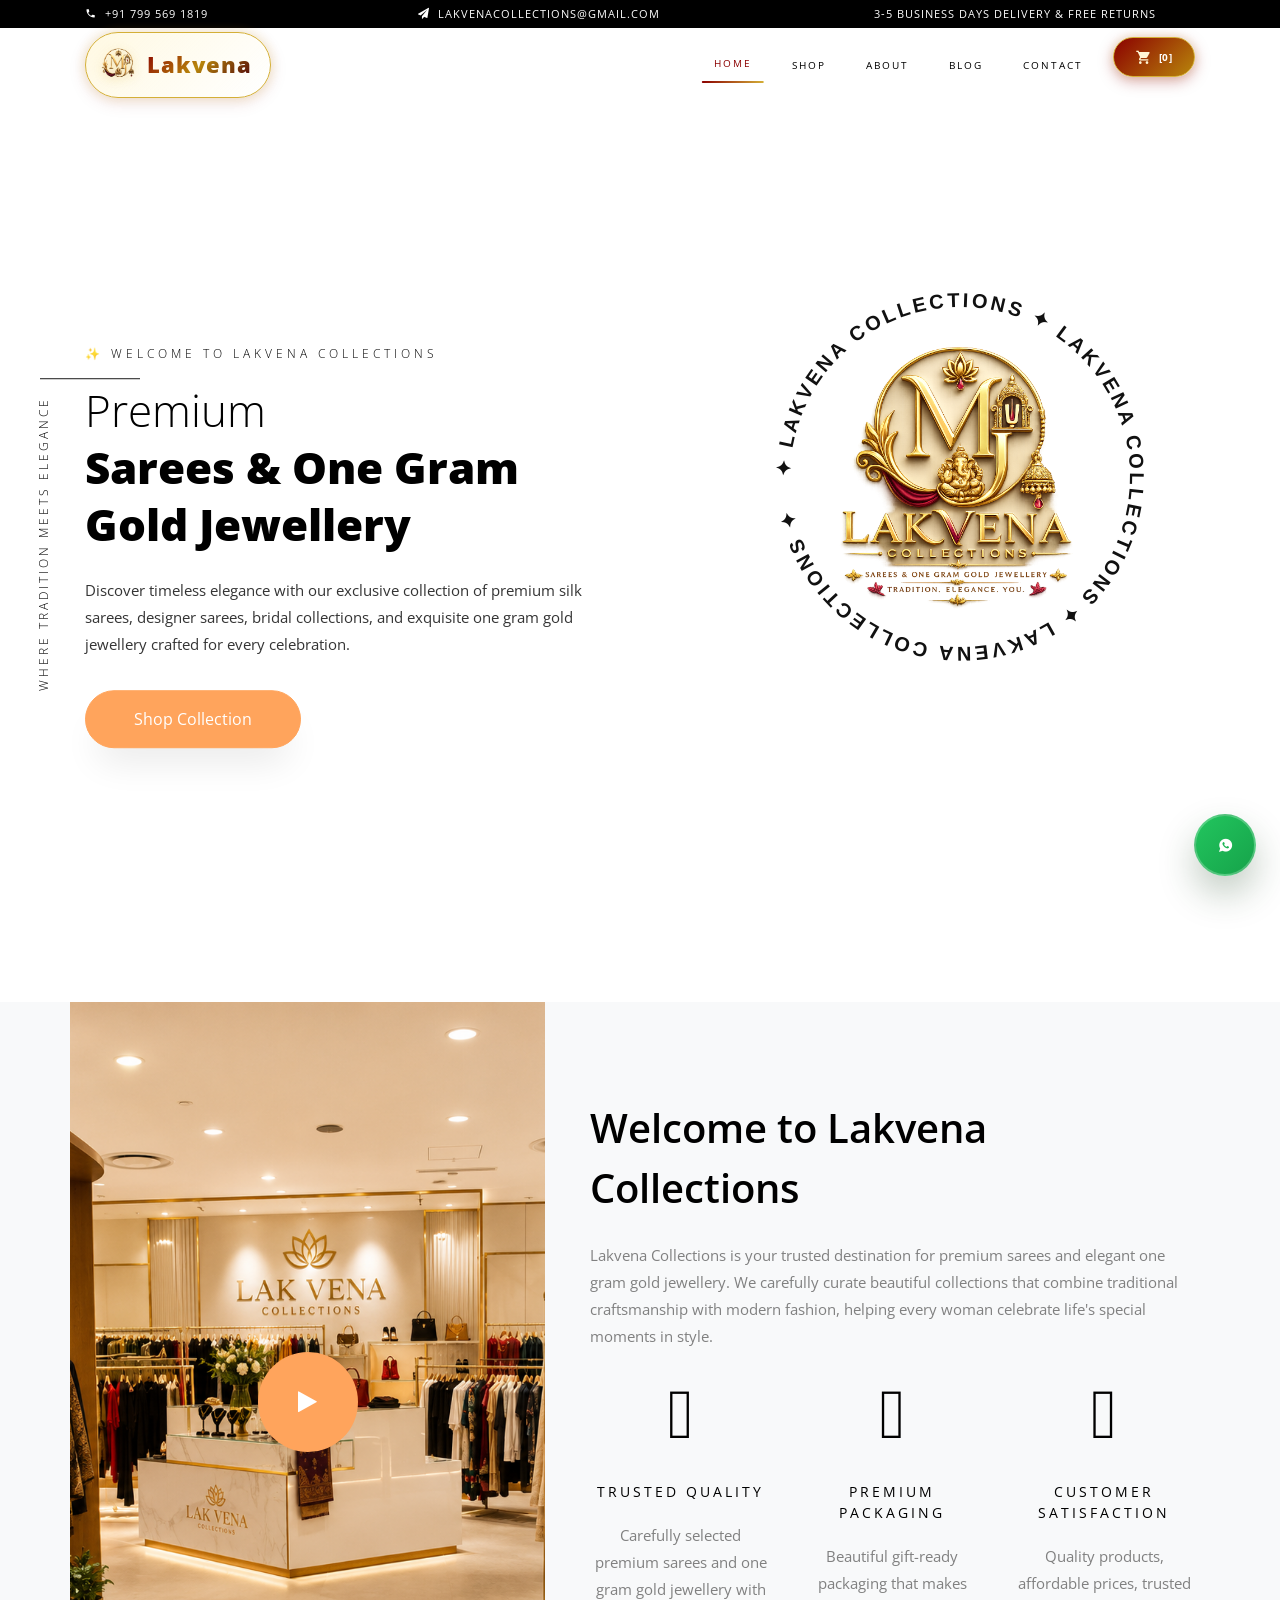
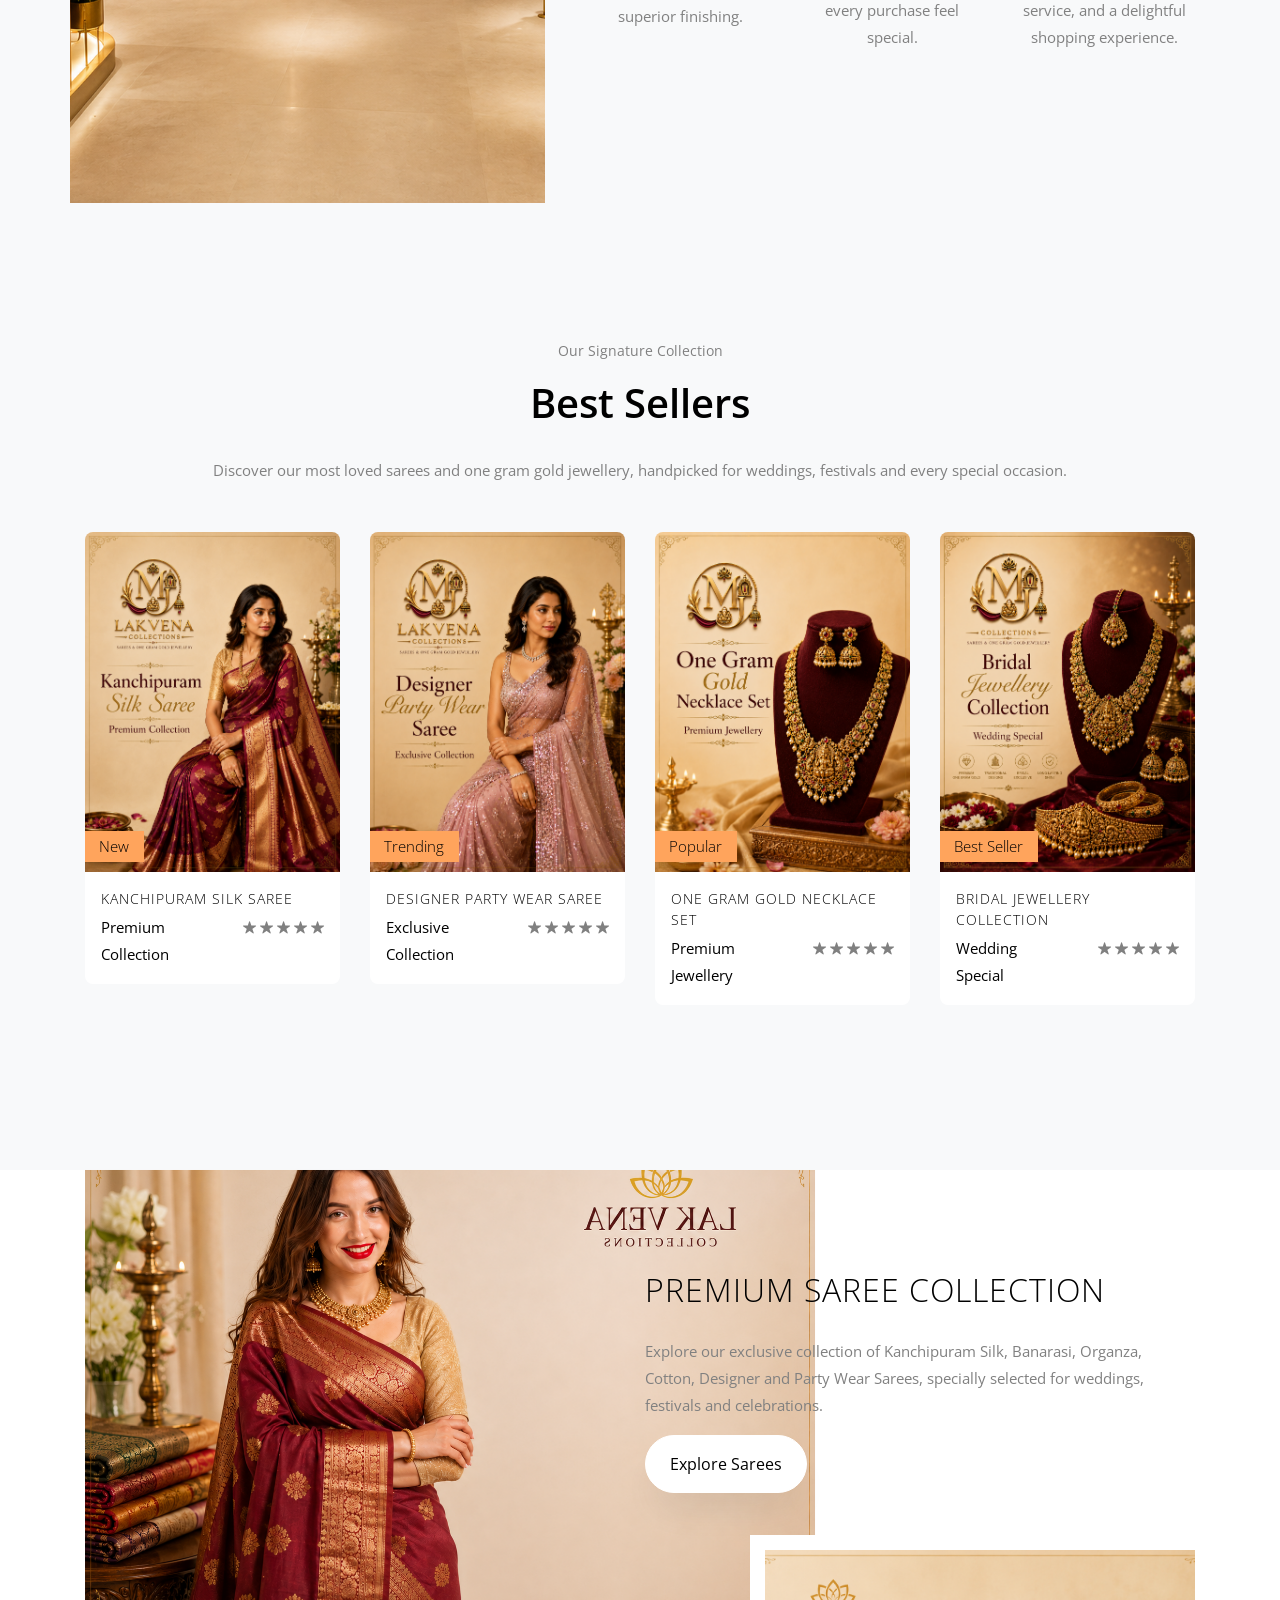
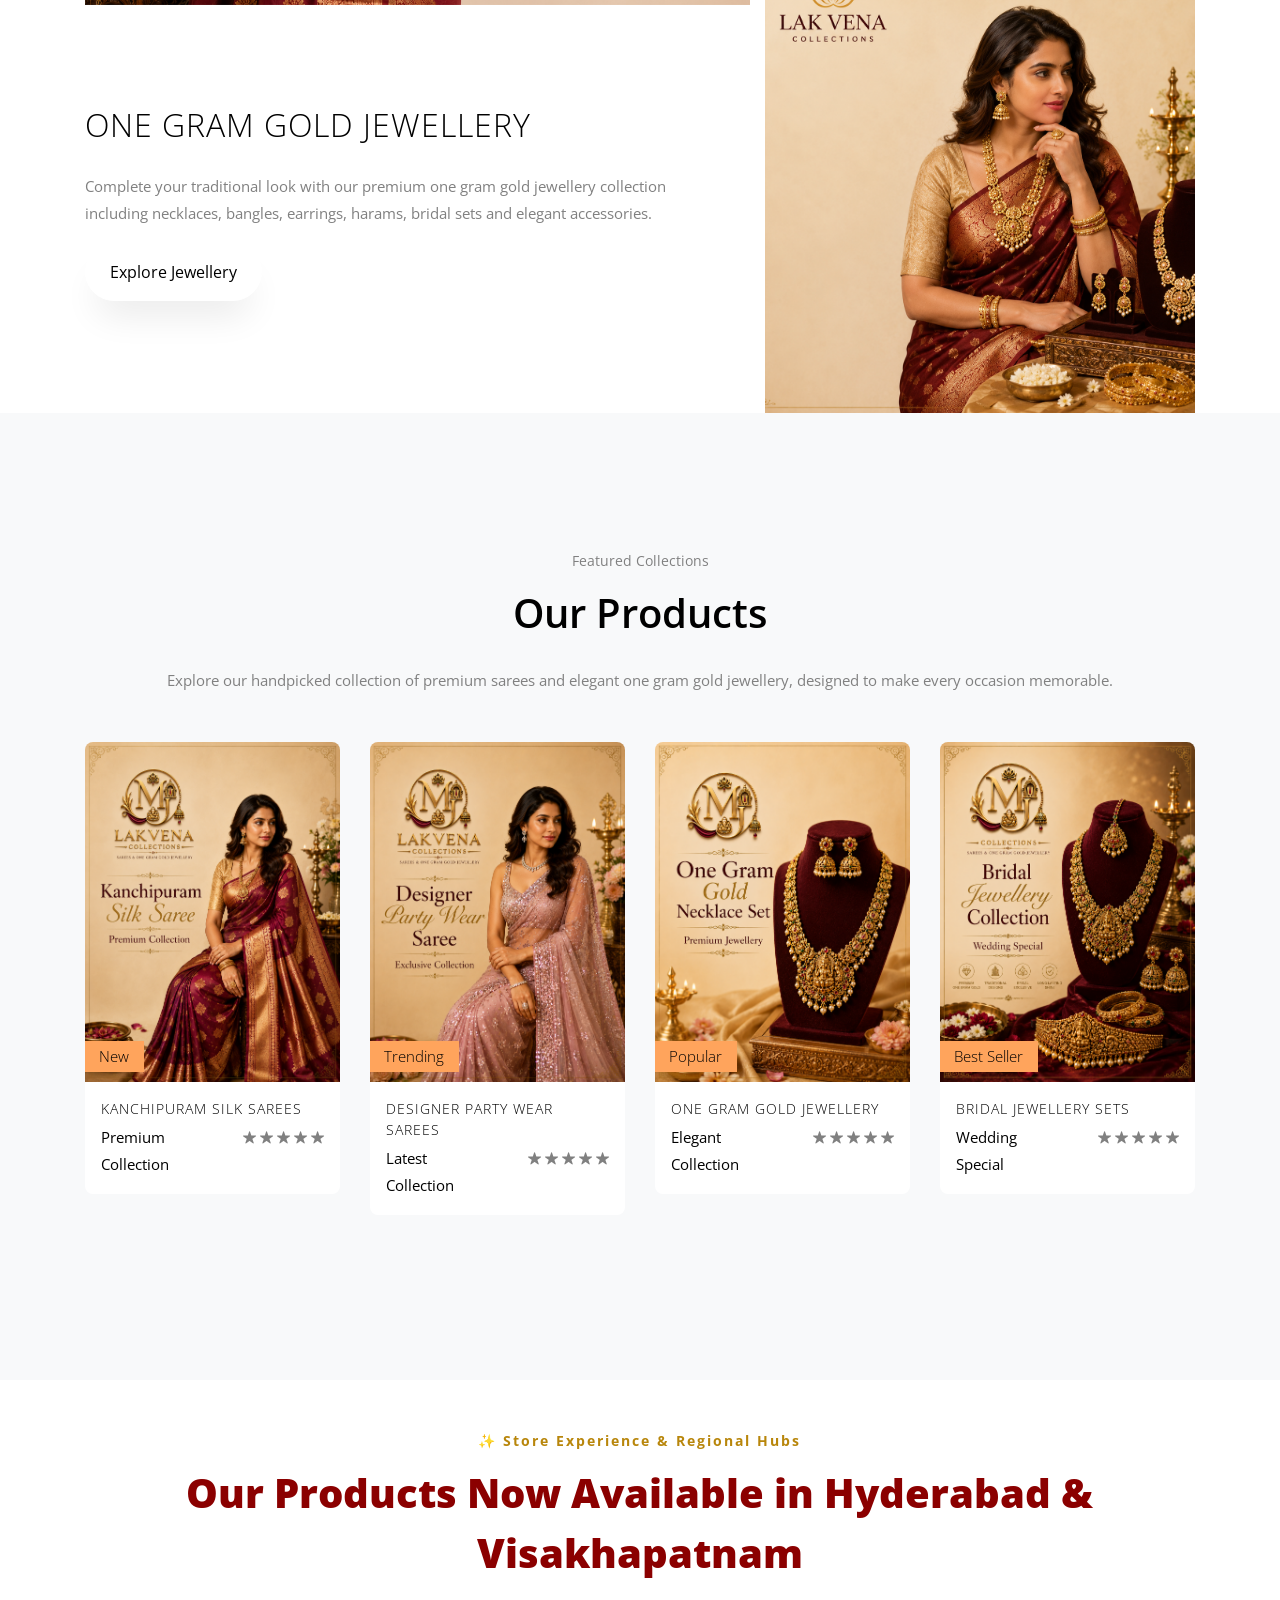
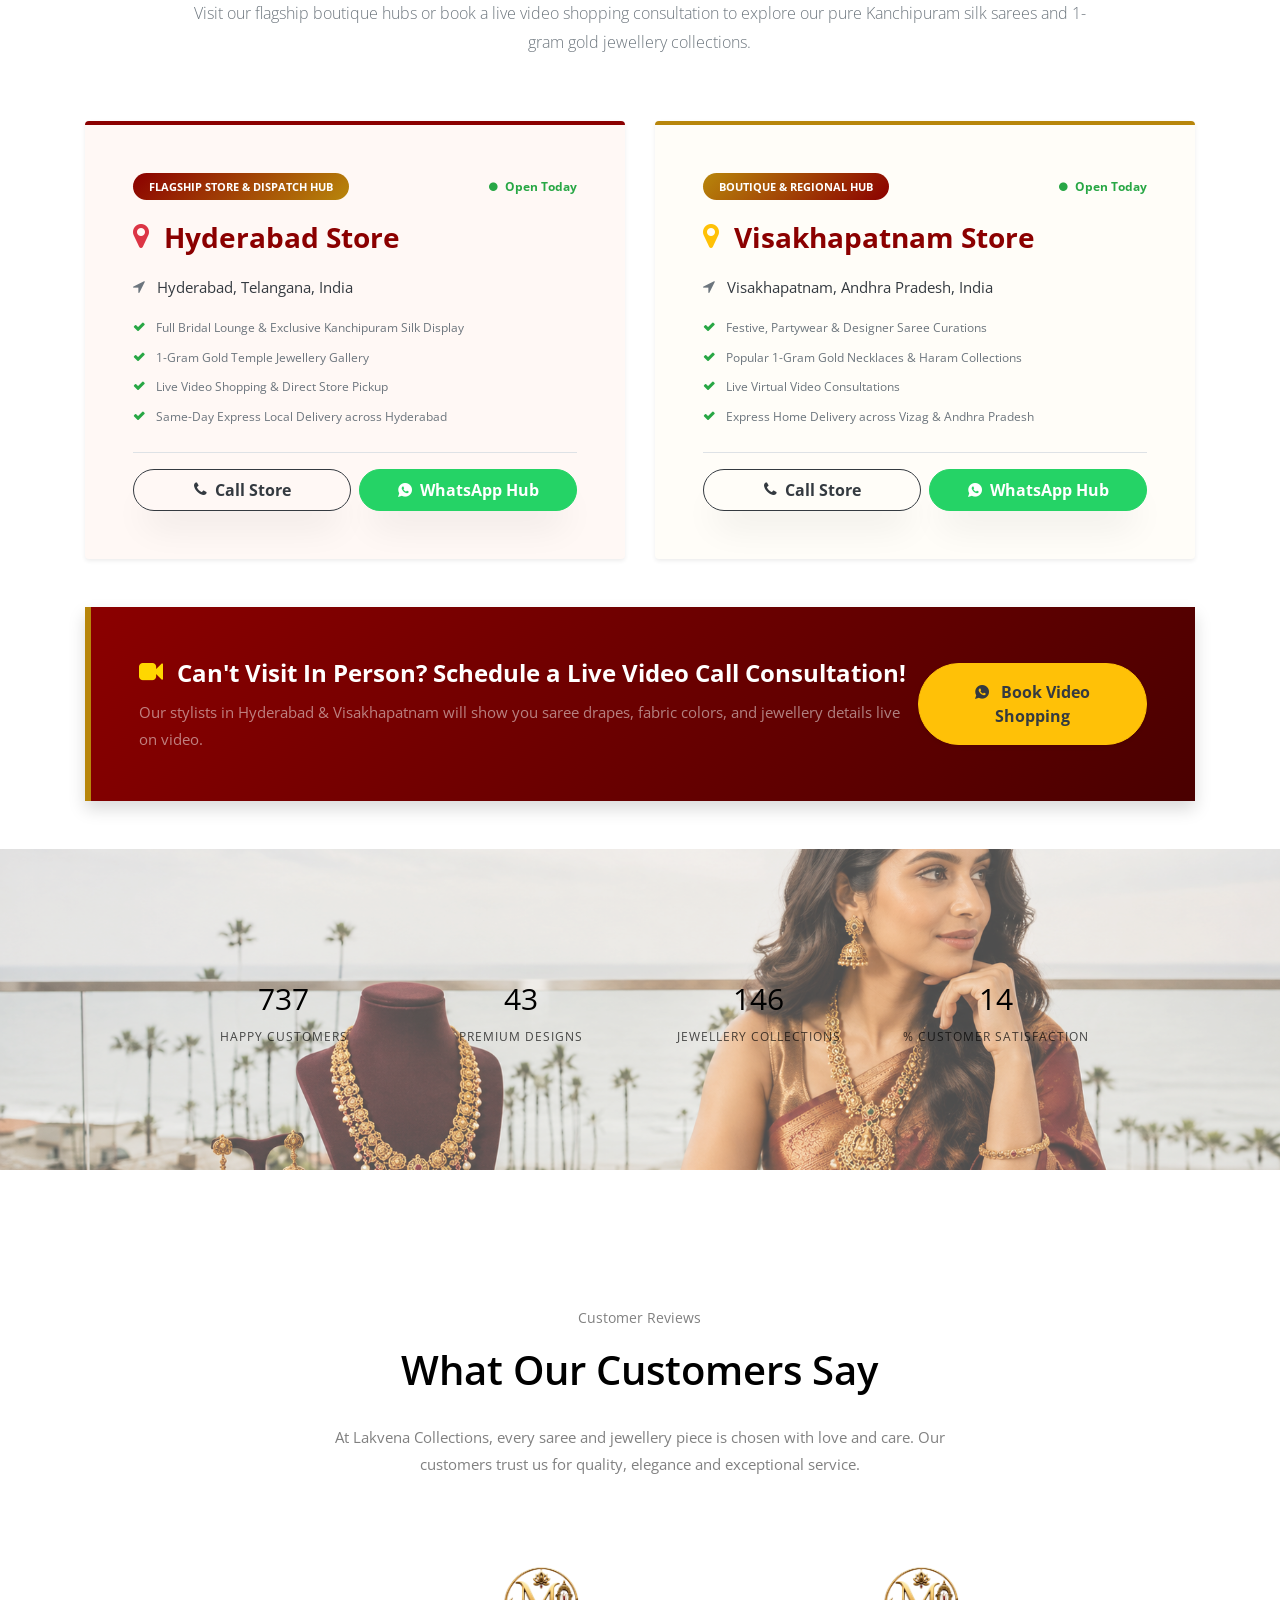
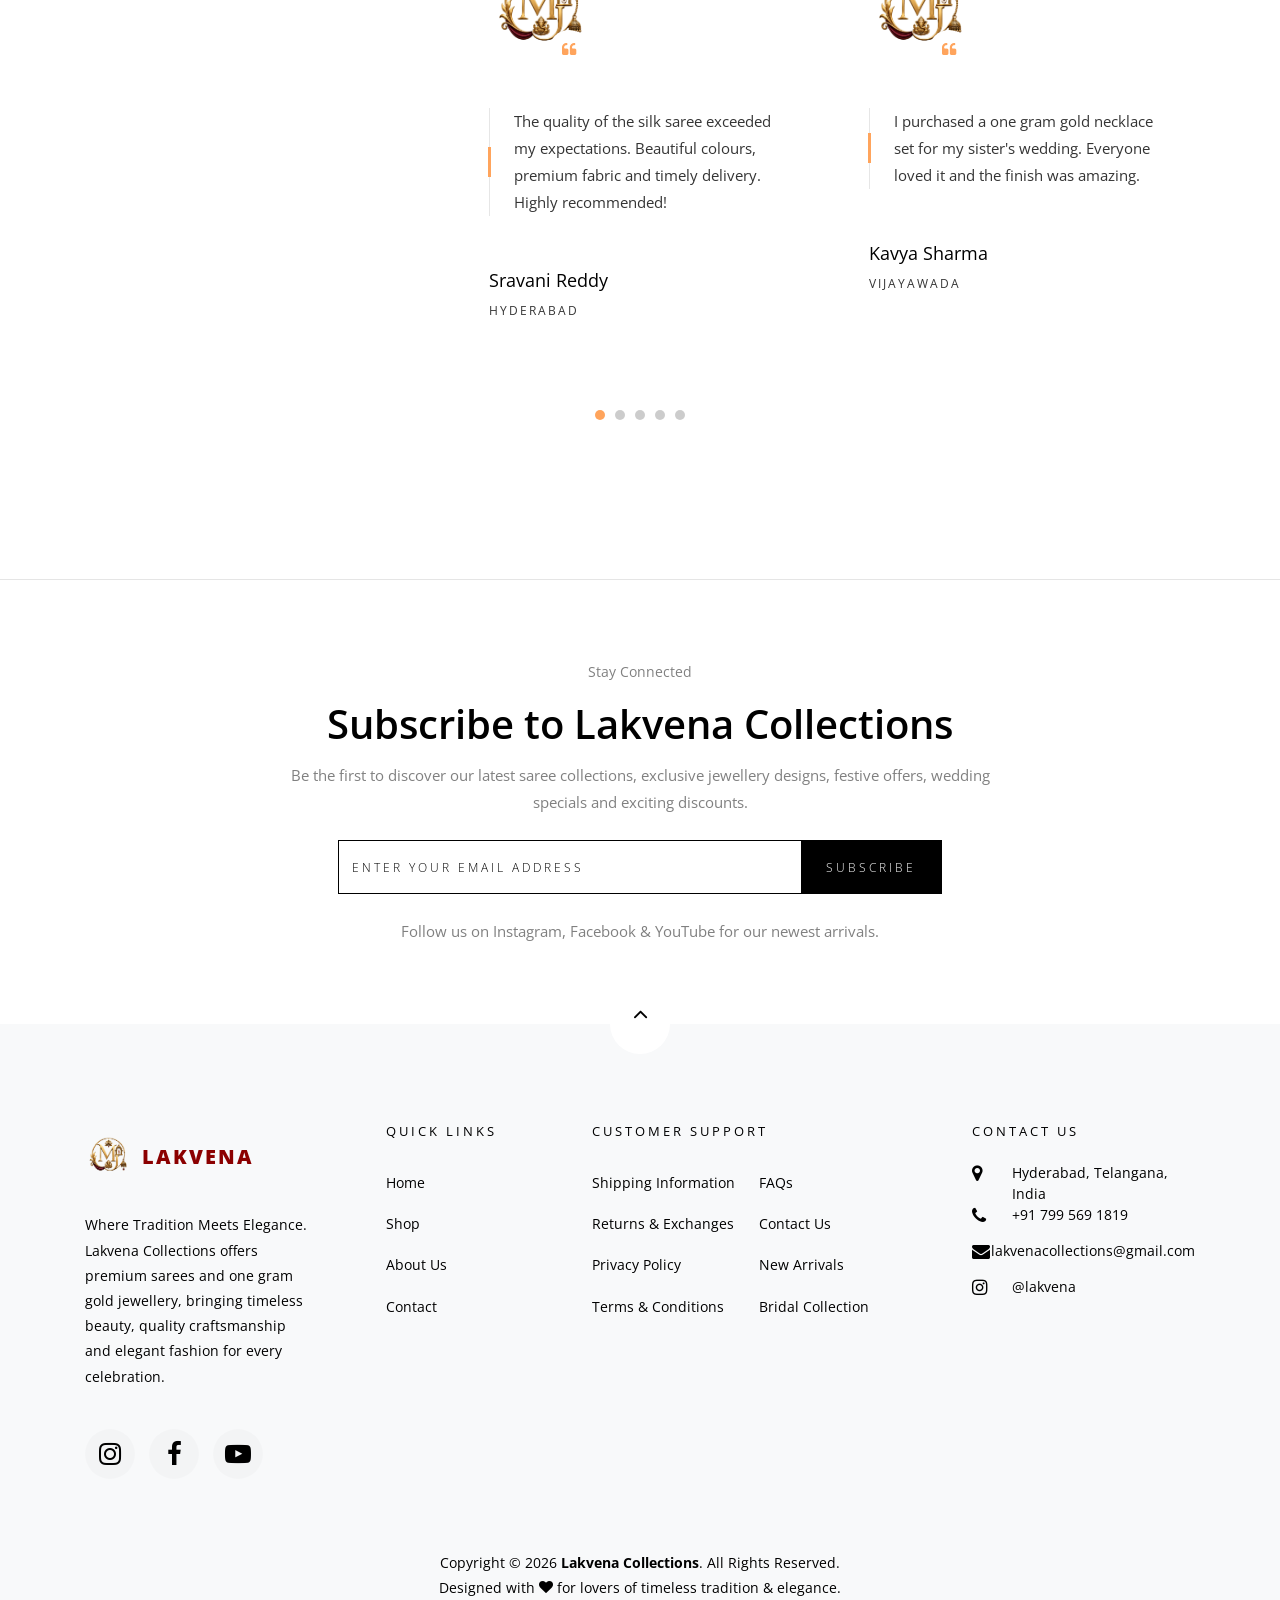
==== commit a00021c6: "v1" ====
--- a/index.html
+++ b/index.html
@@ -1,14 +1,36 @@
 <!DOCTYPE html>
 <html lang="en">
   <head>
-    <title>Lakvena</title>
+    <title>Lakvena Collections - Premium Sarees &amp; One Gram Gold Jewellery</title>
 
     <meta charset="utf-8">
     <meta name="viewport" content="width=device-width, initial-scale=1, shrink-to-fit=no">
 
+    <!-- SEO Meta Tags -->
+    <meta name="description" content="Shop premium Kanchipuram silk sarees, designer sarees, bridal wear, and exquisite 1-gram gold jewellery at Lakvena Collections. Handcrafted tradition meets modern elegance.">
+    <meta name="keywords" content="Lakvena Collections, Kanchipuram silk sarees, pure silk sarees, one gram gold jewellery, bridal sarees, party wear sarees, Hyderabad saree shopping, South Indian festive wear">
+    <meta name="author" content="Lakvena Collections">
+    <meta name="robots" content="index, follow">
+
+    <!-- Open Graph / Facebook / WhatsApp -->
+    <meta property="og:type" content="website">
+    <meta property="og:site_name" content="Lakvena Collections">
+    <meta property="og:title" content="Lakvena Collections - Premium Sarees &amp; One Gram Gold Jewellery">
+    <meta property="og:description" content="Discover timeless elegance with Lakvena Collections. Explore pure silk sarees, bridal wear, and handcrafted 1-gram gold jewellery.">
+    <meta property="og:image" content="images/Lakvena_logo_1-removebg-preview.png">
+    <meta property="og:url" content="index.html">
+
+    <!-- Twitter Card -->
+    <meta name="twitter:card" content="summary_large_image">
+    <meta name="twitter:title" content="Lakvena Collections - Premium Sarees &amp; One Gram Gold Jewellery">
+    <meta name="twitter:description" content="Discover timeless elegance with Lakvena Collections. Explore pure silk sarees, bridal wear, and handcrafted 1-gram gold jewellery.">
+    <meta name="twitter:image" content="images/Lakvena_logo_1-removebg-preview.png">
+
     <!-- Favicon -->
-    <link rel="icon" type="image/png" href="images/Lakvena_logo_1-removebg-preview.png" sizes="32x32">
-    <link rel="apple-touch-icon" href="images/Lakvena_logo_1-removebg-preview.png">
+    <link rel="icon" type="image/png" href="images/Lakvena_logo_1-removebg-preview.png" sizes="64x64">
+    <link rel="icon" type="image/png" href="images/Lakvena_logo_1-removebg-preview.png" sizes="192x192">
+    <link rel="shortcut icon" href="favicon.ico">
+    <link rel="apple-touch-icon" href="favicon.ico">
 
     <link href="https://fonts.googleapis.com/css?family=Open+Sans:300,400,600,700,800" rel="stylesheet">
 
@@ -29,6 +51,32 @@
     <link rel="stylesheet" href="css/flaticon.css">
     <link rel="stylesheet" href="css/icomoon.css">
     <link rel="stylesheet" href="css/style.css">
+
+    <style>
+      .product {
+        transition: transform 0.3s ease, box-shadow 0.3s ease;
+        border-radius: 8px;
+        overflow: hidden;
+      }
+      .product:hover {
+        transform: translateY(-5px);
+        box-shadow: 0 8px 25px rgba(139, 0, 0, 0.12);
+      }
+      .product .add-to-cart {
+        background: #8B0000 !important;
+        color: #fff !important;
+        border-radius: 20px;
+        cursor: pointer;
+      }
+      .product .buy-now {
+        background: #25D366 !important;
+        color: #fff !important;
+        border-radius: 20px;
+      }
+      .product .buy-now:hover {
+        background: #1eb956 !important;
+      }
+    </style>
 </head>
   <body class="goto-here">
 		<div class="py-1 bg-black">
@@ -55,13 +103,26 @@
     <nav class="navbar navbar-expand-lg navbar-dark ftco_navbar bg-dark ftco-navbar-light" id="ftco-navbar">
 	    <div class="container">
 	      <a class="navbar-brand d-flex align-items-center" href="index.html">
-    <img src="images/Lakvena_logo_1-removebg-preview.png" alt="Lakvena Collections"
-         style="height:60px; width:auto; margin-right:12px;">
-    <div>
-        <h5 class="mb-0" style="font-weight:800; color:#8B0000;">Lakvena</h5>
-        <!-- <small style="color:#b8860b; letter-spacing:2px;">COLLECTIONS</small> -->
-    </div>
-</a>
+          <img src="images/Lakvena_logo_1-removebg-preview.png" alt="Lakvena Collections" style="height:60px; width:auto; margin-right:12px;">
+          <div>
+              <h5 class="mb-0" style="font-weight:800; color:#8B0000;">Lakvena</h5>
+          </div>
+        </a>
+	      <button class="navbar-toggler" type="button" data-toggle="collapse" data-target="#ftco-nav" aria-controls="ftco-nav" aria-expanded="false" aria-label="Toggle navigation">
+	        <span class="oi oi-menu"></span> Menu
+	      </button>
+
+	      <div class="collapse navbar-collapse" id="ftco-nav">
+	        <ul class="navbar-nav ml-auto">
+	          <li class="nav-item active"><a href="index.html" class="nav-link">Home</a></li>
+	          <li class="nav-item"><a href="shop.html" class="nav-link">Shop</a></li>
+	          <li class="nav-item"><a href="about.html" class="nav-link">About</a></li>
+	          <li class="nav-item"><a href="blog.html" class="nav-link">Blog</a></li>
+	          <li class="nav-item"><a href="contact.html" class="nav-link">Contact</a></li>
+	          <li class="nav-item cta cta-colored"><a href="cart.html" class="nav-link"><span class="icon-shopping_cart"></span>[0]</a></li>
+
+	        </ul>
+	      </div>
 	    </div>
 	  </nav>
     <!-- END nav -->
@@ -76,35 +137,21 @@
             <div class="overlay"></div>
 
             <div class="container-fluid p-0">
-                <div class="row d-md-flex no-gutters slider-text js-fullheight align-items-center justify-content-end">
-
-                    <div class="one-third order-md-last img js-fullheight d-flex align-items-center justify-content-center"
+                <div class="row d-md-flex no-gutters slider-text align-items-center justify-content-end">
+
+                    <div class="one-third order-md-last img d-flex align-items-center justify-content-center"
      style="background:none !important; overflow:visible;">
 
-    <div style="position:relative;width:430px;height:430px;display:flex;justify-content:center;align-items:center;">
+    <div class="hero-graphic">
 
         <!-- Center Logo -->
         <img src="images/L3.png"
              alt="Lakvena Collections"
-             style="
-                width:400px;
-                height:400px;
-                object-fit:contain;
-                position:absolute;
-                z-index:10;
-             ">
+             class="hero-logo">
 
         <!-- Rotating Circular Text -->
         <svg viewBox="0 0 430 430"
-             width="430"
-             height="430"
-             style="
-                position:absolute;
-                top:0;
-                left:0;
-                animation:rotateText 15s linear infinite;
-                overflow:visible;
-             ">
+             class="hero-svg">
 
             <defs>
 
@@ -155,7 +202,7 @@
 
 </style>
 
-                    <div class="one-forth d-flex js-fullheight align-items-center ftco-animate">
+                    <div class="one-forth d-flex align-items-center ftco-animate">
                         <div class="text">
 
                             <span class="subheading">
@@ -164,13 +211,13 @@
 
                             <div class="horizontal">
 
-                                <h3 class="vr">
+                                <h3 class="vr" style="background-image:url(images/divider.jpg);">
                                     Where Tradition Meets Elegance
                                 </h3>
 
                                 <h1 class="mb-4 mt-3">
                                     Premium <br>
-                                    <span>Sarees & One Gram Gold Jewellery</span>
+                                    <span>Sarees &amp; One Gram Gold Jewellery</span>
                                 </h1>
 
                                 <p>
@@ -180,7 +227,7 @@
                                 </p>
 
                                 <p>
-                                    <a href="index.html" class="btn btn-primary px-5 py-3 mt-3">
+                                    <a href="shop.html" class="btn btn-primary px-5 py-3 mt-3">
                                         Shop Collection
                                     </a>
                                 </p>
@@ -203,39 +250,25 @@
 
             <div class="container-fluid p-0">
 
-                <div class="row d-flex no-gutters slider-text js-fullheight align-items-center justify-content-end">
-
-                    <div class="one-third order-md-last img js-fullheight d-flex align-items-center justify-content-center"
+                <div class="row d-flex no-gutters slider-text align-items-center justify-content-end">
+
+                    <div class="one-third order-md-last img d-flex align-items-center justify-content-center"
      style="background:none !important; overflow:visible;">
 
-    <div style="position:relative;width:430px;height:430px;display:flex;justify-content:center;align-items:center;">
+    <div class="hero-graphic">
 
         <!-- Center Logo -->
         <img src="images/L3.png"
              alt="Lakvena Collections"
-             style="
-                width:400px;
-                height:400px;
-                object-fit:contain;
-                position:absolute;
-                z-index:10;
-             ">
+             class="hero-logo">
 
         <!-- Rotating Circular Text -->
         <svg viewBox="0 0 430 430"
-             width="430"
-             height="430"
-             style="
-                position:absolute;
-                top:0;
-                left:0;
-                animation:rotateText 15s linear infinite;
-                overflow:visible;
-             ">
+             class="hero-svg">
 
             <defs>
 
-                <path id="circlePath"
+                <path id="circlePath2"
                       d="
                       M215,215
                       m-170,0
@@ -252,7 +285,7 @@
                 letter-spacing="3"
                 fill="#111">
 
-                <textPath href="#circlePath" startOffset="0%">
+                <textPath href="#circlePath2" startOffset="0%">
 
                     ✦ LAKVENA COLLECTIONS   ✦   SAREES   ✦   ONE GRAM GOLD JEWELLERY ✦ LAKVENA
 
@@ -266,23 +299,7 @@
 
 </div>
 
-<style>
-
-@keyframes rotateText{
-
-    from{
-        transform:rotate(0deg);
-    }
-
-    to{
-        transform:rotate(360deg);
-    }
-
-}
-
-</style>
-
-                    <div class="one-forth d-flex js-fullheight align-items-center ftco-animate">
+                    <div class="one-forth d-flex align-items-center ftco-animate">
 
                         <div class="text">
 
@@ -292,13 +309,13 @@
 
                             <div class="horizontal">
 
-                                <h3 class="vr">
+                                <h3 class="vr" style="background-image:url(images/divider.jpg);">
                                     Trusted Quality • Premium Fashion
                                 </h3>
 
                                 <h1 class="mb-4 mt-3">
                                     Celebrate Every Occasion<br>
-                                    <span>With Grace & Luxury</span>
+                                    <span>With Grace &amp; Luxury</span>
                                 </h1>
 
                                 <p>
@@ -308,7 +325,7 @@
                                 </p>
 
                                 <p>
-                                    <a href="index.html" class="btn btn-primary px-5 py-3 mt-3">
+                                    <a href="shop.html" class="btn btn-primary px-5 py-3 mt-3">
                                         Explore Collection
                                     </a>
                                 </p>
@@ -342,7 +359,7 @@
             <div class="col-md-5 p-md-5 img img-2 d-flex justify-content-center align-items-center"
                 style="background-image:url(images/L4-about.png);">
 
-                <a href="https://www.youtube.com/@Lakvena"
+                <a href="https://www.youtube.com/embed/dQw4w9WgXcQ"
                     class="icon popup-vimeo d-flex justify-content-center align-items-center">
 
                     <span class="icon-play"></span>
@@ -368,89 +385,48 @@
                 <div class="pb-md-5">
 
                     <p>
-
                         Lakvena Collections is your trusted destination for premium sarees
                         and elegant one gram gold jewellery. We carefully curate beautiful
                         collections that combine traditional craftsmanship with modern fashion,
                         helping every woman celebrate life's special moments in style.
-
                     </p>
 
                     <div class="row ftco-services">
 
                         <div class="col-lg-4 text-center d-flex align-self-stretch ftco-animate">
-
                             <div class="media block-6 services">
-
                                 <div class="icon d-flex justify-content-center align-items-center mb-4">
                                     <span class="flaticon-002-recommended"></span>
                                 </div>
-
                                 <div class="media-body">
-
-                                    <h3 class="heading">
-                                        Trusted Quality
-                                    </h3>
-
-                                    <p>
-                                        Carefully selected premium sarees and one gram gold jewellery
-                                        with superior finishing.
-                                    </p>
-
+                                    <h3 class="heading">Trusted Quality</h3>
+                                    <p>Carefully selected premium sarees and one gram gold jewellery with superior finishing.</p>
                                 </div>
-
-                            </div>
-
+                            </div>
                         </div>
 
                         <div class="col-lg-4 text-center d-flex align-self-stretch ftco-animate">
-
                             <div class="media block-6 services">
-
                                 <div class="icon d-flex justify-content-center align-items-center mb-4">
                                     <span class="flaticon-001-box"></span>
                                 </div>
-
                                 <div class="media-body">
-
-                                    <h3 class="heading">
-                                        Premium Packaging
-                                    </h3>
-
-                                    <p>
-                                        Beautiful gift-ready packaging that makes every purchase
-                                        feel special.
-                                    </p>
-
+                                    <h3 class="heading">Premium Packaging</h3>
+                                    <p>Beautiful gift-ready packaging that makes every purchase feel special.</p>
                                 </div>
-
-                            </div>
-
+                            </div>
                         </div>
 
                         <div class="col-lg-4 text-center d-flex align-self-stretch ftco-animate">
-
                             <div class="media block-6 services">
-
                                 <div class="icon d-flex justify-content-center align-items-center mb-4">
                                     <span class="flaticon-003-medal"></span>
                                 </div>
-
                                 <div class="media-body">
-
-                                    <h3 class="heading">
-                                        Customer Satisfaction
-                                    </h3>
-
-                                    <p>
-                                        Quality products, affordable prices, trusted service,
-                                        and a delightful shopping experience.
-                                    </p>
-
+                                    <h3 class="heading">Customer Satisfaction</h3>
+                                    <p>Quality products, affordable prices, trusted service, and a delightful shopping experience.</p>
                                 </div>
-
-                            </div>
-
+                            </div>
                         </div>
 
                     </div>
@@ -494,245 +470,147 @@
         <div class="row">
 
             <!-- Product 1 -->
-
             <div class="col-sm col-md-6 col-lg ftco-animate">
-
                 <div class="product">
-
-                    <a href="index.html" class="img-prod">
+                    <a href="product-single.html" class="img-prod">
                         <img class="img-fluid" src="images/L1-p1.png" alt="Premium Silk Saree">
-
                         <span class="status">New</span>
-
                         <div class="overlay"></div>
                     </a>
-
                     <div class="text py-3 px-3">
-
-                        <h3><a href="index.html">Kanchipuram Silk Saree</a></h3>
-
+                        <h3><a href="product-single.html">Kanchipuram Silk Saree</a></h3>
                         <div class="d-flex">
-
                             <div class="pricing">
-                                <p class="price">
-                                    <span>Premium Collection</span>
-                                </p>
-                            </div>
-
+                                <p class="price"><span>Premium Collection</span></p>
+                            </div>
                             <div class="rating">
                                 <p class="text-right">
-
-                                    <span class="ion-ios-star"></span>
-                                    <span class="ion-ios-star"></span>
-                                    <span class="ion-ios-star"></span>
-                                    <span class="ion-ios-star"></span>
-                                    <span class="ion-ios-star"></span>
-
-                                </p>
-                            </div>
-
-                        </div>
-
+                                    <span class="ion-ios-star"></span>
+                                    <span class="ion-ios-star"></span>
+                                    <span class="ion-ios-star"></span>
+                                    <span class="ion-ios-star"></span>
+                                    <span class="ion-ios-star"></span>
+                                </p>
+                            </div>
+                        </div>
                         <p class="bottom-area d-flex px-3">
-
-                            <a href="index.html" class="add-to-cart text-center py-2 mr-1">
+                            <a href="#" class="add-to-cart text-center py-2 mr-1">
                                 <span>View Details <i class="ion-ios-eye ml-1"></i></span>
                             </a>
-
-                            <a href="index.html" class="buy-now text-center py-2">
-                                Enquire Now
-                                <span><i class="ion-ios-chatboxes ml-1"></i></span>
-                            </a>
-
+                            <a href="https://wa.me/917995691819?text=Hello%20Lakvena%20Collections,%20I%20am%20interested%20in%20the%20Kanchipuram%20Silk%20Saree." target="_blank" class="buy-now text-center py-2">
+                                Enquire Now <span><i class="ion-ios-chatboxes ml-1"></i></span>
+                            </a>
                         </p>
-
-                    </div>
-
-                </div>
-
+                    </div>
+                </div>
             </div>
 
             <!-- Product 2 -->
-
             <div class="col-sm col-md-6 col-lg ftco-animate">
-
                 <div class="product">
-
-                    <a href="index.html" class="img-prod">
-
+                    <a href="product-single.html" class="img-prod">
                         <img class="img-fluid" src="images/L1-p2.png" alt="Designer Saree">
-
                         <span class="status">Trending</span>
-
                         <div class="overlay"></div>
-
                     </a>
-
                     <div class="text py-3 px-3">
-
-                        <h3><a href="index.html">Designer Party Wear Saree</a></h3>
-
+                        <h3><a href="product-single.html">Designer Party Wear Saree</a></h3>
                         <div class="d-flex">
-
                             <div class="pricing">
                                 <p class="price"><span>Exclusive Collection</span></p>
                             </div>
-
                             <div class="rating">
-
                                 <p class="text-right">
-
-                                    <span class="ion-ios-star"></span>
-                                    <span class="ion-ios-star"></span>
-                                    <span class="ion-ios-star"></span>
-                                    <span class="ion-ios-star"></span>
-                                    <span class="ion-ios-star"></span>
-
-                                </p>
-
-                            </div>
-
-                        </div>
-
+                                    <span class="ion-ios-star"></span>
+                                    <span class="ion-ios-star"></span>
+                                    <span class="ion-ios-star"></span>
+                                    <span class="ion-ios-star"></span>
+                                    <span class="ion-ios-star"></span>
+                                </p>
+                            </div>
+                        </div>
                         <p class="bottom-area d-flex px-3">
-
-                            <a href="index.html" class="add-to-cart text-center py-2 mr-1">
+                            <a href="#" class="add-to-cart text-center py-2 mr-1">
                                 <span>View Details <i class="ion-ios-eye ml-1"></i></span>
                             </a>
-
-                            <a href="index.html" class="buy-now text-center py-2">
-                                Enquire Now
-                                <span><i class="ion-ios-chatboxes ml-1"></i></span>
-                            </a>
-
+                            <a href="https://wa.me/917995691819?text=Hello%20Lakvena%20Collections,%20I%20am%20interested%20in%20the%20Designer%20Party%20Wear%20Saree." target="_blank" class="buy-now text-center py-2">
+                                Enquire Now <span><i class="ion-ios-chatboxes ml-1"></i></span>
+                            </a>
                         </p>
-
-                    </div>
-
-                </div>
-
+                    </div>
+                </div>
             </div>
 
             <!-- Product 3 -->
-
             <div class="col-sm col-md-6 col-lg ftco-animate">
-
                 <div class="product">
-
-                    <a href="index.html" class="img-prod">
-
+                    <a href="product-single.html" class="img-prod">
                         <img class="img-fluid" src="images/L1-p3.png" alt="One Gram Jewellery">
-
                         <span class="status">Popular</span>
-
                         <div class="overlay"></div>
-
                     </a>
-
                     <div class="text py-3 px-3">
-
-                        <h3><a href="index.html">One Gram Gold Necklace Set</a></h3>
-
+                        <h3><a href="product-single.html">One Gram Gold Necklace Set</a></h3>
                         <div class="d-flex">
-
                             <div class="pricing">
                                 <p class="price"><span>Premium Jewellery</span></p>
                             </div>
-
                             <div class="rating">
-
                                 <p class="text-right">
-
-                                    <span class="ion-ios-star"></span>
-                                    <span class="ion-ios-star"></span>
-                                    <span class="ion-ios-star"></span>
-                                    <span class="ion-ios-star"></span>
-                                    <span class="ion-ios-star"></span>
-
-                                </p>
-
-                            </div>
-
-                        </div>
-
+                                    <span class="ion-ios-star"></span>
+                                    <span class="ion-ios-star"></span>
+                                    <span class="ion-ios-star"></span>
+                                    <span class="ion-ios-star"></span>
+                                    <span class="ion-ios-star"></span>
+                                </p>
+                            </div>
+                        </div>
                         <p class="bottom-area d-flex px-3">
-
-                            <a href="index.html" class="add-to-cart text-center py-2 mr-1">
+                            <a href="#" class="add-to-cart text-center py-2 mr-1">
                                 <span>View Details <i class="ion-ios-eye ml-1"></i></span>
                             </a>
-
-                            <a href="index.html" class="buy-now text-center py-2">
-                                Enquire Now
-                                <span><i class="ion-ios-chatboxes ml-1"></i></span>
-                            </a>
-
+                            <a href="https://wa.me/917995691819?text=Hello%20Lakvena%20Collections,%20I%20am%20interested%20in%20the%20One%20Gram%20Gold%20Necklace%20Set." target="_blank" class="buy-now text-center py-2">
+                                Enquire Now <span><i class="ion-ios-chatboxes ml-1"></i></span>
+                            </a>
                         </p>
-
-                    </div>
-
-                </div>
-
+                    </div>
+                </div>
             </div>
 
             <!-- Product 4 -->
-
             <div class="col-sm col-md-6 col-lg ftco-animate">
-
                 <div class="product">
-
-                    <a href="index.html" class="img-prod">
-
-                        <img class="img-fluid" src="images/L-product3.png" alt="Bridal Jewellery">
-
+                    <a href="product-single.html" class="img-prod">
+                        <img class="img-fluid" src="images/L1-p4.png" alt="Bridal Jewellery">
                         <span class="status">Best Seller</span>
-
                         <div class="overlay"></div>
-
                     </a>
-
                     <div class="text py-3 px-3">
-
-                        <h3><a href="index.html">Bridal Jewellery Collection</a></h3>
-
+                        <h3><a href="product-single.html">Bridal Jewellery Collection</a></h3>
                         <div class="d-flex">
-
                             <div class="pricing">
                                 <p class="price"><span>Wedding Special</span></p>
                             </div>
-
                             <div class="rating">
-
                                 <p class="text-right">
-
-                                    <span class="ion-ios-star"></span>
-                                    <span class="ion-ios-star"></span>
-                                    <span class="ion-ios-star"></span>
-                                    <span class="ion-ios-star"></span>
-                                    <span class="ion-ios-star"></span>
-
-                                </p>
-
-                            </div>
-
-                        </div>
-
+                                    <span class="ion-ios-star"></span>
+                                    <span class="ion-ios-star"></span>
+                                    <span class="ion-ios-star"></span>
+                                    <span class="ion-ios-star"></span>
+                                    <span class="ion-ios-star"></span>
+                                </p>
+                            </div>
+                        </div>
                         <p class="bottom-area d-flex px-3">
-
-                            <a href="index.html" class="add-to-cart text-center py-2 mr-1">
+                            <a href="#" class="add-to-cart text-center py-2 mr-1">
                                 <span>View Details <i class="ion-ios-eye ml-1"></i></span>
                             </a>
-
-                            <a href="index.html" class="buy-now text-center py-2">
-                                Enquire Now
-                                <span><i class="ion-ios-chatboxes ml-1"></i></span>
-                            </a>
-
+                            <a href="https://wa.me/917995691819?text=Hello%20Lakvena%20Collections,%20I%20am%20interested%20in%20the%20Bridal%20Jewellery%20Collection." target="_blank" class="buy-now text-center py-2">
+                                Enquire Now <span><i class="ion-ios-chatboxes ml-1"></i></span>
+                            </a>
                         </p>
-
-                    </div>
-
-                </div>
-
+                    </div>
+                </div>
             </div>
 
         </div>
@@ -744,127 +622,92 @@
 <!-- ================= COLLECTION SECTION ================= -->
 
 <section class="ftco-section ftco-choose ftco-no-pb ftco-no-pt">
-
     <div class="container">
-
         <div class="row">
-
             <div class="col-md-8 d-flex align-items-stretch">
                 <div class="img" style="background-image:url(images/L-about1.png);"></div>
             </div>
 
             <div class="col-md-4 py-md-5 ftco-animate">
-
                 <div class="text py-3 py-md-5">
-
                     <h2 class="mb-4">
                         Premium Saree Collection
                     </h2>
-
                     <p>
                         Explore our exclusive collection of Kanchipuram Silk,
                         Banarasi, Organza, Cotton, Designer and Party Wear Sarees,
                         specially selected for weddings, festivals and celebrations.
                     </p>
-
                     <p>
-                        <a href="index.html" class="btn btn-white px-4 py-3">
+                        <a href="shop.html" class="btn btn-white px-4 py-3">
                             Explore Sarees
                         </a>
                     </p>
-
-                </div>
-
-            </div>
-
+                </div>
+            </div>
         </div>
 
         <div class="row">
-
             <div class="col-md-5 order-md-last d-flex align-items-stretch">
-
-                <div class="img img-2"
-                    style="background-image:url(images/L-bg1.png);"></div>
-
+                <div class="img img-2" style="background-image:url(images/L-bg1.png);"></div>
             </div>
 
             <div class="col-md-7 py-3 py-md-5 ftco-animate">
-
                 <div class="text text-2 py-md-5">
-
                     <h2 class="mb-4">
                         One Gram Gold Jewellery
                     </h2>
-
                     <p>
                         Complete your traditional look with our premium one gram
                         gold jewellery collection including necklaces, bangles,
                         earrings, harams, bridal sets and elegant accessories.
                     </p>
-
                     <p>
-                        <a href="index.html" class="btn btn-white px-4 py-3">
+                        <a href="shop.html" class="btn btn-white px-4 py-3">
                             Explore Jewellery
                         </a>
                     </p>
-
-                </div>
-
-            </div>
-
-        </div>
-
-    </div>
-
+                </div>
+            </div>
+        </div>
+    </div>
 </section>
 
-    <!-- ================= PRODUCTS SECTION ================= -->
+<!-- ================= PRODUCTS SECTION ================= -->
 
 <section class="ftco-section bg-light">
     <div class="container">
 
         <div class="row justify-content-center mb-3 pb-3">
             <div class="col-md-12 heading-section text-center ftco-animate">
-
                 <span class="subheading">Featured Collections</span>
-
                 <h2 class="mb-4">Our Products</h2>
-
                 <p>
                     Explore our handpicked collection of premium sarees and elegant one gram gold jewellery,
                     designed to make every occasion memorable.
                 </p>
-
             </div>
         </div>
 
     </div>
 
     <div class="container">
-
         <div class="row">
 
             <!-- Product 1 -->
-
             <div class="col-sm col-md-6 col-lg ftco-animate">
                 <div class="product">
-
-                    <a href="index.html" class="img-prod">
+                    <a href="product-single.html" class="img-prod">
                         <img class="img-fluid" src="images/L1-p1.png" alt="Kanchipuram Silk Saree">
                         <span class="status">New</span>
                         <div class="overlay"></div>
                     </a>
-
                     <div class="text py-3 px-3">
-
-                        <h3><a href="index.html">Kanchipuram Silk Sarees</a></h3>
-
+                        <h3><a href="product-single.html">Kanchipuram Silk Sarees</a></h3>
                         <div class="d-flex">
-
                             <div class="pricing">
                                 <p class="price"><span>Premium Collection</span></p>
                             </div>
-
                             <div class="rating">
                                 <p class="text-right">
                                     <span class="ion-ios-star"></span>
@@ -874,45 +717,33 @@
                                     <span class="ion-ios-star"></span>
                                 </p>
                             </div>
-
-                        </div>
-
+                        </div>
                         <p class="bottom-area d-flex px-3">
-                            <a href="index.html" class="add-to-cart text-center py-2 mr-1">
+                            <a href="#" class="add-to-cart text-center py-2 mr-1">
                                 <span>View Details <i class="ion-ios-eye ml-1"></i></span>
                             </a>
-
-                            <a href="index.html" class="buy-now text-center py-2">
+                            <a href="https://wa.me/917995691819?text=Hello%20Lakvena%20Collections,%20I%20am%20interested%20in%20Kanchipuram%20Silk%20Sarees." target="_blank" class="buy-now text-center py-2">
                                 Enquire Now <span><i class="ion-ios-chatboxes ml-1"></i></span>
                             </a>
                         </p>
-
-                    </div>
-
+                    </div>
                 </div>
             </div>
 
             <!-- Product 2 -->
-
             <div class="col-sm col-md-6 col-lg ftco-animate">
                 <div class="product">
-
-                    <a href="index.html" class="img-prod">
+                    <a href="product-single.html" class="img-prod">
                         <img class="img-fluid" src="images/L1-p2.png" alt="Designer Saree">
                         <span class="status">Trending</span>
                         <div class="overlay"></div>
                     </a>
-
                     <div class="text py-3 px-3">
-
-                        <h3><a href="index.html">Designer Party Wear Sarees</a></h3>
-
+                        <h3><a href="product-single.html">Designer Party Wear Sarees</a></h3>
                         <div class="d-flex">
-
                             <div class="pricing">
                                 <p class="price"><span>Latest Collection</span></p>
                             </div>
-
                             <div class="rating">
                                 <p class="text-right">
                                     <span class="ion-ios-star"></span>
@@ -922,45 +753,33 @@
                                     <span class="ion-ios-star"></span>
                                 </p>
                             </div>
-
-                        </div>
-
+                        </div>
                         <p class="bottom-area d-flex px-3">
-                            <a href="index.html" class="add-to-cart text-center py-2 mr-1">
+                            <a href="#" class="add-to-cart text-center py-2 mr-1">
                                 <span>View Details <i class="ion-ios-eye ml-1"></i></span>
                             </a>
-
-                            <a href="index.html" class="buy-now text-center py-2">
+                            <a href="https://wa.me/917995691819?text=Hello%20Lakvena%20Collections,%20I%20am%20interested%20in%20Designer%20Party%20Wear%20Sarees." target="_blank" class="buy-now text-center py-2">
                                 Enquire Now <span><i class="ion-ios-chatboxes ml-1"></i></span>
                             </a>
                         </p>
-
-                    </div>
-
+                    </div>
                 </div>
             </div>
 
             <!-- Product 3 -->
-
             <div class="col-sm col-md-6 col-lg ftco-animate">
                 <div class="product">
-
-                    <a href="index.html" class="img-prod">
+                    <a href="product-single.html" class="img-prod">
                         <img class="img-fluid" src="images/L1-p3.png" alt="One Gram Jewellery">
                         <span class="status">Popular</span>
                         <div class="overlay"></div>
                     </a>
-
                     <div class="text py-3 px-3">
-
-                        <h3><a href="index.html">One Gram Gold Jewellery</a></h3>
-
+                        <h3><a href="product-single.html">One Gram Gold Jewellery</a></h3>
                         <div class="d-flex">
-
                             <div class="pricing">
                                 <p class="price"><span>Elegant Collection</span></p>
                             </div>
-
                             <div class="rating">
                                 <p class="text-right">
                                     <span class="ion-ios-star"></span>
@@ -970,45 +789,33 @@
                                     <span class="ion-ios-star"></span>
                                 </p>
                             </div>
-
-                        </div>
-
+                        </div>
                         <p class="bottom-area d-flex px-3">
-                            <a href="index.html" class="add-to-cart text-center py-2 mr-1">
+                            <a href="#" class="add-to-cart text-center py-2 mr-1">
                                 <span>View Details <i class="ion-ios-eye ml-1"></i></span>
                             </a>
-
-                            <a href="index.html" class="buy-now text-center py-2">
+                            <a href="https://wa.me/917995691819?text=Hello%20Lakvena%20Collections,%20I%20am%20interested%20in%20One%20Gram%20Gold%20Jewellery." target="_blank" class="buy-now text-center py-2">
                                 Enquire Now <span><i class="ion-ios-chatboxes ml-1"></i></span>
                             </a>
                         </p>
-
-                    </div>
-
+                    </div>
                 </div>
             </div>
 
             <!-- Product 4 -->
-
             <div class="col-sm col-md-6 col-lg ftco-animate">
                 <div class="product">
-
-                    <a href="index.html" class="img-prod">
+                    <a href="product-single.html" class="img-prod">
                         <img class="img-fluid" src="images/L1-p4.png" alt="Bridal Jewellery">
                         <span class="status">Best Seller</span>
                         <div class="overlay"></div>
                     </a>
-
                     <div class="text py-3 px-3">
-
-                        <h3><a href="index.html">Bridal Jewellery Sets</a></h3>
-
+                        <h3><a href="product-single.html">Bridal Jewellery Sets</a></h3>
                         <div class="d-flex">
-
                             <div class="pricing">
                                 <p class="price"><span>Wedding Special</span></p>
                             </div>
-
                             <div class="rating">
                                 <p class="text-right">
                                     <span class="ion-ios-star"></span>
@@ -1018,21 +825,16 @@
                                     <span class="ion-ios-star"></span>
                                 </p>
                             </div>
-
-                        </div>
-
+                        </div>
                         <p class="bottom-area d-flex px-3">
-                            <a href="index.html" class="add-to-cart text-center py-2 mr-1">
+                            <a href="#" class="add-to-cart text-center py-2 mr-1">
                                 <span>View Details <i class="ion-ios-eye ml-1"></i></span>
                             </a>
-
-                            <a href="index.html" class="buy-now text-center py-2">
+                            <a href="https://wa.me/917995691819?text=Hello%20Lakvena%20Collections,%20I%20am%20interested%20in%20Bridal%20Jewellery%20Sets." target="_blank" class="buy-now text-center py-2">
                                 Enquire Now <span><i class="ion-ios-chatboxes ml-1"></i></span>
                             </a>
                         </p>
-
-                    </div>
-
+                    </div>
                 </div>
             </div>
 
@@ -1040,316 +842,284 @@
     </div>
 </section>
 
+<!-- ================= STORE LOCATIONS & AVAILABILITY SECTION ================= -->
+<section class="ftco-section bg-white py-5">
+    <div class="container">
+        <div class="row justify-content-center mb-5">
+            <div class="col-md-10 heading-section text-center ftco-animate">
+                <span class="subheading" style="color: #b8860b; font-weight:700; letter-spacing: 2px;">✨ Store Experience &amp; Regional Hubs</span>
+                <h2 class="mb-3" style="color: #8B0000; font-weight:800;">Our Products Now Available in Hyderabad &amp; Visakhapatnam</h2>
+                <p class="text-muted lead" style="font-size: 16px;">Visit our flagship boutique hubs or book a live video shopping consultation to explore our pure Kanchipuram silk sarees and 1-gram gold jewellery collections.</p>
+            </div>
+        </div>
+
+        <div class="row">
+            <!-- Hyderabad Hub -->
+            <div class="col-md-6 mb-4 ftco-animate">
+                <div class="card border-0 shadow-sm rounded-lg overflow-hidden h-100 style-location-card" style="border-top: 4px solid #8B0000 !important; background: #fff8f5;">
+                    <div class="card-body p-4 p-lg-5 d-flex flex-column justify-content-between">
+                        <div>
+                            <div class="d-flex align-items-center justify-content-between mb-3">
+                                <span class="badge badge-pill px-3 py-2 text-white font-weight-bold" style="background: linear-gradient(135deg, #8B0000 0%, #b8860b 100%);">FLAGSHIP STORE &amp; DISPATCH HUB</span>
+                                <small class="text-success font-weight-bold"><span class="icon-circle mr-1" style="font-size: 10px;"></span> Open Today</small>
+                            </div>
+                            <h3 class="font-weight-bold mb-3" style="color: #8B0000;"><span class="icon-map-marker text-danger mr-2"></span> Hyderabad Store</h3>
+                            <p class="text-dark font-weight-semibold mb-3"><i class="icon-location-arrow mr-2 text-muted"></i> Hyderabad, Telangana, India</p>
+                            
+                            <ul class="list-unstyled mb-4 text-muted small">
+                                <li class="mb-2"><span class="icon-check text-success mr-2 font-weight-bold"></span> Full Bridal Lounge &amp; Exclusive Kanchipuram Silk Display</li>
+                                <li class="mb-2"><span class="icon-check text-success mr-2 font-weight-bold"></span> 1-Gram Gold Temple Jewellery Gallery</li>
+                                <li class="mb-2"><span class="icon-check text-success mr-2 font-weight-bold"></span> Live Video Shopping &amp; Direct Store Pickup</li>
+                                <li class="mb-2"><span class="icon-check text-success mr-2 font-weight-bold"></span> Same-Day Express Local Delivery across Hyderabad</li>
+                            </ul>
+                        </div>
+
+                        <div class="pt-3 border-top">
+                            <div class="row no-gutters">
+                                <div class="col-6 pr-1">
+                                    <a href="tel:+917995691819" class="btn btn-outline-dark btn-block py-2 rounded-pill font-weight-bold small">
+                                        <span class="icon-phone mr-1"></span> Call Store
+                                    </a>
+                                </div>
+                                <div class="col-6 pl-1">
+                                    <a href="https://wa.me/917995691819?text=Hello%20Lakvena%20Hyderabad%20Team!%20I%20want%20to%20inquire%20about%20sarees%20available%20in%20Hyderabad." target="_blank" class="btn btn-success btn-block py-2 rounded-pill font-weight-bold small text-white" style="background-color: #25D366; border-color: #25D366;">
+                                        <span class="ion-logo-whatsapp mr-1"></span> WhatsApp Hub
+                                    </a>
+                                </div>
+                            </div>
+                        </div>
+                    </div>
+                </div>
+            </div>
+
+            <!-- Visakhapatnam Hub -->
+            <div class="col-md-6 mb-4 ftco-animate">
+                <div class="card border-0 shadow-sm rounded-lg overflow-hidden h-100 style-location-card" style="border-top: 4px solid #b8860b !important; background: #fffdf8;">
+                    <div class="card-body p-4 p-lg-5 d-flex flex-column justify-content-between">
+                        <div>
+                            <div class="d-flex align-items-center justify-content-between mb-3">
+                                <span class="badge badge-pill px-3 py-2 text-white font-weight-bold" style="background: linear-gradient(135deg, #b8860b 0%, #8B0000 100%);">BOUTIQUE &amp; REGIONAL HUB</span>
+                                <small class="text-success font-weight-bold"><span class="icon-circle mr-1" style="font-size: 10px;"></span> Open Today</small>
+                            </div>
+                            <h3 class="font-weight-bold mb-3" style="color: #8B0000;"><span class="icon-map-marker text-warning mr-2"></span> Visakhapatnam Store</h3>
+                            <p class="text-dark font-weight-semibold mb-3"><i class="icon-location-arrow mr-2 text-muted"></i> Visakhapatnam, Andhra Pradesh, India</p>
+                            
+                            <ul class="list-unstyled mb-4 text-muted small">
+                                <li class="mb-2"><span class="icon-check text-success mr-2 font-weight-bold"></span> Festive, Partywear &amp; Designer Saree Curations</li>
+                                <li class="mb-2"><span class="icon-check text-success mr-2 font-weight-bold"></span> Popular 1-Gram Gold Necklaces &amp; Haram Collections</li>
+                                <li class="mb-2"><span class="icon-check text-success mr-2 font-weight-bold"></span> Live Virtual Video Consultations</li>
+                                <li class="mb-2"><span class="icon-check text-success mr-2 font-weight-bold"></span> Express Home Delivery across Vizag &amp; Andhra Pradesh</li>
+                            </ul>
+                        </div>
+
+                        <div class="pt-3 border-top">
+                            <div class="row no-gutters">
+                                <div class="col-6 pr-1">
+                                    <a href="tel:+917995691819" class="btn btn-outline-dark btn-block py-2 rounded-pill font-weight-bold small">
+                                        <span class="icon-phone mr-1"></span> Call Store
+                                    </a>
+                                </div>
+                                <div class="col-6 pl-1">
+                                    <a href="https://wa.me/917995691819?text=Hello%20Lakvena%20Visakhapatnam%20Team!%20I%20want%20to%20inquire%20about%20sarees%20available%20in%20Visakhapatnam." target="_blank" class="btn btn-success btn-block py-2 rounded-pill font-weight-bold small text-white" style="background-color: #25D366; border-color: #25D366;">
+                                        <span class="ion-logo-whatsapp mr-1"></span> WhatsApp Hub
+                                    </a>
+                                </div>
+                            </div>
+                        </div>
+                    </div>
+                </div>
+            </div>
+        </div>
+
+        <!-- Video Shopping Banner -->
+        <div class="row mt-4">
+            <div class="col-12 ftco-animate">
+                <div class="p-4 p-md-5 rounded-lg text-white d-md-flex align-items-center justify-content-between shadow" style="background: linear-gradient(135deg, #8B0000 0%, #4a0000 100%); border-left: 6px solid #b8860b;">
+                    <div class="mb-3 mb-md-0">
+                        <h4 class="font-weight-bold text-white mb-2"><span class="icon-video-camera mr-2" style="color: #ffd700;"></span> Can't Visit In Person? Schedule a Live Video Call Consultation!</h4>
+                        <p class="mb-0 text-white-50">Our stylists in Hyderabad &amp; Visakhapatnam will show you saree drapes, fabric colors, and jewellery details live on video.</p>
+                    </div>
+                    <div>
+                        <a href="https://wa.me/917995691819?text=Hello%20Lakvena!%20I%20would%20like%20to%20schedule%20a%20Live%20Video%20Call%20Consultation." target="_blank" class="btn btn-warning py-3 px-4 rounded-pill font-weight-bold text-dark shadow-sm">
+                            <span class="ion-logo-whatsapp mr-2"></span> Book Video Shopping
+                        </a>
+                    </div>
+                </div>
+            </div>
+        </div>
+    </div>
+</section>
+
 <!-- ================= COUNTER SECTION ================= -->
 
 <section class="ftco-section ftco-counter img" id="section-counter" style="background-image:url(images/L1-bg4.png);">
-
     <div class="container">
-
         <div class="row justify-content-center py-5">
-
             <div class="col-md-10">
-
                 <div class="row">
 
                     <div class="col-md-3 d-flex justify-content-center counter-wrap ftco-animate">
-
                         <div class="block-18 text-center">
-
                             <div class="text">
-
                                 <strong class="number" data-number="5000">0</strong>
-
                                 <span>Happy Customers</span>
-
-                            </div>
-
-                        </div>
-
+                            </div>
+                        </div>
                     </div>
 
                     <div class="col-md-3 d-flex justify-content-center counter-wrap ftco-animate">
-
                         <div class="block-18 text-center">
-
                             <div class="text">
-
                                 <strong class="number" data-number="300">0</strong>
-
                                 <span>Premium Designs</span>
-
-                            </div>
-
-                        </div>
-
+                            </div>
+                        </div>
                     </div>
 
                     <div class="col-md-3 d-flex justify-content-center counter-wrap ftco-animate">
-
                         <div class="block-18 text-center">
-
                             <div class="text">
-
                                 <strong class="number" data-number="1000">0</strong>
-
                                 <span>Jewellery Collections</span>
-
-                            </div>
-
-                        </div>
-
+                            </div>
+                        </div>
                     </div>
 
                     <div class="col-md-3 d-flex justify-content-center counter-wrap ftco-animate">
-
                         <div class="block-18 text-center">
-
                             <div class="text">
-
                                 <strong class="number" data-number="100">0</strong>
-
                                 <span>% Customer Satisfaction</span>
-
-                            </div>
-
-                        </div>
-
-                    </div>
-
-                </div>
-
-            </div>
-
-        </div>
-
-    </div>
-
+                            </div>
+                        </div>
+                    </div>
+
+                </div>
+            </div>
+        </div>
+    </div>
 </section>
-    <!-- ===================== TESTIMONIAL SECTION ===================== -->
+
+<!-- ===================== TESTIMONIAL SECTION ===================== -->
 
 <section class="ftco-section testimony-section">
     <div class="container">
-
         <div class="row justify-content-center mb-5 pb-3">
-
             <div class="col-md-7 heading-section text-center ftco-animate">
-
                 <span class="subheading">Customer Reviews</span>
-
-                <h2 class="mb-4">
-                    What Our Customers Say
-                </h2>
-
+                <h2 class="mb-4">What Our Customers Say</h2>
                 <p>
                     At Lakvena Collections, every saree and jewellery piece is chosen
                     with love and care. Our customers trust us for quality,
                     elegance and exceptional service.
                 </p>
-
-            </div>
-
+            </div>
         </div>
 
         <div class="row ftco-animate">
-
             <div class="col-md-12">
-
                 <div class="carousel-testimony owl-carousel">
 
                     <!-- Review 1 -->
-
                     <div class="item">
-
                         <div class="testimony-wrap p-4 pb-5">
-
                             <div class="user-img mb-5" style="background-image:url(images/Lakvena_logo_1-removebg-preview.png);">
-
                                 <span class="quote d-flex align-items-center justify-content-center">
                                     <i class="icon-quote-left"></i>
                                 </span>
-
-                            </div>
-
+                            </div>
                             <div class="text">
-
                                 <p class="mb-5 pl-4 line">
-
                                     The quality of the silk saree exceeded my expectations.
                                     Beautiful colours, premium fabric and timely delivery.
                                     Highly recommended!
-
-                                </p>
-
-                                <p class="name">
-                                    Sravani Reddy
-                                </p>
-
-                                <span class="position">
-                                    Hyderabad
-                                </span>
-
-                            </div>
-
-                        </div>
-
+                                </p>
+                                <p class="name">Sravani Reddy</p>
+                                <span class="position">Hyderabad</span>
+                            </div>
+                        </div>
                     </div>
 
                     <!-- Review 2 -->
-
                     <div class="item">
-
                         <div class="testimony-wrap p-4 pb-5">
-
                             <div class="user-img mb-5" style="background-image:url(images/Lakvena_logo_1-removebg-preview.png);">
-
                                 <span class="quote d-flex align-items-center justify-content-center">
                                     <i class="icon-quote-left"></i>
                                 </span>
-
-                            </div>
-
+                            </div>
                             <div class="text">
-
                                 <p class="mb-5 pl-4 line">
-
                                     I purchased a one gram gold necklace set for my sister's
                                     wedding. Everyone loved it and the finish was amazing.
-
-                                </p>
-
-                                <p class="name">
-                                    Kavya Sharma
-                                </p>
-
-                                <span class="position">
-                                    Vijayawada
-                                </span>
-
-                            </div>
-
-                        </div>
-
+                                </p>
+                                <p class="name">Kavya Sharma</p>
+                                <span class="position">Vijayawada</span>
+                            </div>
+                        </div>
                     </div>
 
                     <!-- Review 3 -->
-
                     <div class="item">
-
                         <div class="testimony-wrap p-4 pb-5">
-
                             <div class="user-img mb-5" style="background-image:url(images/Lakvena_logo_1-removebg-preview.png);">
-
                                 <span class="quote d-flex align-items-center justify-content-center">
                                     <i class="icon-quote-left"></i>
                                 </span>
-
-                            </div>
-
+                            </div>
                             <div class="text">
-
                                 <p class="mb-5 pl-4 line">
-
                                     Excellent customer service and beautiful collections.
                                     Lakvena has become my favourite destination for festive shopping.
-
-                                </p>
-
-                                <p class="name">
-                                    Divya Lakshmi
-                                </p>
-
-                                <span class="position">
-                                    Visakhapatnam
-                                </span>
-
-                            </div>
-
-                        </div>
-
+                                </p>
+                                <p class="name">Divya Lakshmi</p>
+                                <span class="position">Visakhapatnam</span>
+                            </div>
+                        </div>
                     </div>
 
                     <!-- Review 4 -->
-
                     <div class="item">
-
                         <div class="testimony-wrap p-4 pb-5">
-
                             <div class="user-img mb-5" style="background-image:url(images/Lakvena_logo_1-removebg-preview.png);">
-
                                 <span class="quote d-flex align-items-center justify-content-center">
                                     <i class="icon-quote-left"></i>
                                 </span>
-
-                            </div>
-
+                            </div>
                             <div class="text">
-
                                 <p class="mb-5 pl-4 line">
-
                                     Affordable prices without compromising on quality.
                                     The jewellery looks elegant and is perfect for every occasion.
-
-                                </p>
-
-                                <p class="name">
-                                    Sneha Rao
-                                </p>
-
-                                <span class="position">
-                                    Bengaluru
-                                </span>
-
-                            </div>
-
-                        </div>
-
+                                </p>
+                                <p class="name">Sneha Rao</p>
+                                <span class="position">Bengaluru</span>
+                            </div>
+                        </div>
                     </div>
 
                     <!-- Review 5 -->
-
                     <div class="item">
-
                         <div class="testimony-wrap p-4 pb-5">
-
                             <div class="user-img mb-5" style="background-image:url(images/Lakvena_logo_1-removebg-preview.png);">
-
                                 <span class="quote d-flex align-items-center justify-content-center">
                                     <i class="icon-quote-left"></i>
                                 </span>
-
-                            </div>
-
+                            </div>
                             <div class="text">
-
                                 <p class="mb-5 pl-4 line">
-
                                     Fast delivery, premium packaging and excellent product quality.
                                     Looking forward to shopping again.
-
-                                </p>
-
-                                <p class="name">
-                                    Priya Nair
-                                </p>
-
-                                <span class="position">
-                                    Chennai
-                                </span>
-
-                            </div>
-
-                        </div>
-
-                    </div>
-
-                </div>
-
-            </div>
-
-        </div>
-
-    </div>
-
+                                </p>
+                                <p class="name">Priya Nair</p>
+                                <span class="position">Chennai</span>
+                            </div>
+                        </div>
+                    </div>
+
+                </div>
+            </div>
+        </div>
+    </div>
 </section>
 
 <hr>
@@ -1357,380 +1127,255 @@
 <!-- ===================== NEWSLETTER ===================== -->
 
 <section class="ftco-section-parallax">
-
     <div class="parallax-img d-flex align-items-center">
-
         <div class="container">
-
             <div class="row d-flex justify-content-center py-5">
-
                 <div class="col-md-8 text-center heading-section ftco-animate">
-
-                    <span class="subheading">
-                        Stay Connected
-                    </span>
-
-                    <h2>
-                        Subscribe to Lakvena Collections
-                    </h2>
-
+                    <span class="subheading">Stay Connected</span>
+                    <h2>Subscribe to Lakvena Collections</h2>
                     <p class="mb-4">
-
                         Be the first to discover our latest saree collections,
                         exclusive jewellery designs, festive offers,
                         wedding specials and exciting discounts.
-
                     </p>
 
                     <div class="row d-flex justify-content-center mt-4">
-
                         <div class="col-md-10">
-
                             <form action="#" class="subscribe-form">
-
                                 <div class="form-group d-flex">
-
-                                    <input type="email"
-                                           class="form-control"
-                                           placeholder="Enter your email address">
-
-                                    <input type="submit"
-                                           value="Subscribe"
-                                           class="submit px-4">
-
+                                    <input type="email" class="form-control" placeholder="Enter your email address" required>
+                                    <input type="submit" value="Subscribe" class="submit px-4">
                                 </div>
-
                             </form>
-
-                        </div>
-
+                        </div>
                     </div>
 
                     <p class="mt-4">
-
-                        Follow us on Instagram, Facebook & YouTube for our newest arrivals.
-
+                        Follow us on Instagram, Facebook &amp; YouTube for our newest arrivals.
                     </p>
-
-                </div>
-
-            </div>
-
-        </div>
-
-    </div>
-
+                </div>
+            </div>
+        </div>
+    </div>
 </section>
-    <!-- ===================== FOOTER ===================== -->
+
+<!-- ===================== FOOTER ===================== -->
 
 <footer class="ftco-footer bg-light ftco-section">
-
     <div class="container">
-
         <div class="row">
-
             <div class="mouse">
-                <a href="index.html" class="mouse-icon">
+                <a href="#" class="mouse-icon">
                     <div class="mouse-wheel">
                         <span class="ion-ios-arrow-up"></span>
                     </div>
                 </a>
             </div>
-
         </div>
 
         <div class="row mb-5">
-
             <!-- Company -->
-
             <div class="col-md">
-
                 <div class="ftco-footer-widget mb-4">
-
                     <h2 class="ftco-heading-2">
-                         <a class="navbar-brand d-flex align-items-center" href="index.html">
-    <img src="images/Lakvena_logo_1-removebg-preview.png" alt="Lakvena Collections"
-         style="height:60px; width:auto; margin-right:12px;">
-    <div>
-        <h5 class="mb-0" style="font-weight:800; color:#8B0000;">Lakvena</h5>
-        <!-- <small style="color:#b8860b; letter-spacing:2px;">COLLECTIONS</small> -->
-    </div>
-</a>
+                        <a class="navbar-brand d-flex align-items-center" href="index.html">
+                            <img src="images/Lakvena_logo_1-removebg-preview.png" alt="Lakvena Collections" style="height:60px; width:auto; margin-right:12px;">
+                            <div>
+                                <h5 class="mb-0" style="font-weight:800; color:#8B0000;">Lakvena</h5>
+                            </div>
+                        </a>
                     </h2>
 
                     <p>
-
                         Where Tradition Meets Elegance.
-
                         Lakvena Collections offers premium sarees and one gram gold jewellery,
                         bringing timeless beauty, quality craftsmanship and elegant fashion
                         for every celebration.
-
                     </p>
 
                     <ul class="ftco-footer-social list-unstyled float-md-left float-lft mt-4">
-
                         <li class="ftco-animate">
                             <a href="https://www.instagram.com/lakvena/" target="_blank">
                                 <span class="icon-instagram"></span>
                             </a>
                         </li>
-
                         <li class="ftco-animate">
-                            <a href="https://www.facebook.com/profile.php?id=61591872220459&sk=about" target="_blank">
+                            <a href="https://www.facebook.com/profile.php?id=61591872220459&amp;sk=about" target="_blank">
                                 <span class="icon-facebook"></span>
                             </a>
                         </li>
-
                         <li class="ftco-animate">
                             <a href="https://www.youtube.com/@Lakvena" target="_blank">
                                 <span class="icon-youtube-play"></span>
                             </a>
                         </li>
-
                     </ul>
-
-                </div>
-
+                </div>
             </div>
 
             <!-- Quick Links -->
-
             <div class="col-md">
-
                 <div class="ftco-footer-widget mb-4 ml-md-5">
-
-                    <h2 class="ftco-heading-2">
-                        Quick Links
-                    </h2>
-
+                    <h2 class="ftco-heading-2">Quick Links</h2>
                     <ul class="list-unstyled">
-
                         <li><a href="index.html" class="py-2 d-block">Home</a></li>
-
-                        <li><a href="index.html" class="py-2 d-block">Shop</a></li>
-
-                        <li><a href="index.html" class="py-2 d-block">About Us</a></li>
-
-                        <li><a href="index.html" class="py-2 d-block">Contact</a></li>
-
+                        <li><a href="shop.html" class="py-2 d-block">Shop</a></li>
+                        <li><a href="about.html" class="py-2 d-block">About Us</a></li>
+                        <li><a href="contact.html" class="py-2 d-block">Contact</a></li>
                     </ul>
-
-                </div>
-
+                </div>
             </div>
 
             <!-- Customer Support -->
-
             <div class="col-md-4">
-
                 <div class="ftco-footer-widget mb-4">
-
-                    <h2 class="ftco-heading-2">
-                        Customer Support
-                    </h2>
-
+                    <h2 class="ftco-heading-2">Customer Support</h2>
                     <div class="d-flex">
-
                         <ul class="list-unstyled mr-4">
-
+                            <li><a href="#" class="py-2 d-block">Shipping Information</a></li>
+                            <li><a href="#" class="py-2 d-block">Returns &amp; Exchanges</a></li>
+                            <li><a href="#" class="py-2 d-block">Privacy Policy</a></li>
+                            <li><a href="#" class="py-2 d-block">Terms &amp; Conditions</a></li>
+                        </ul>
+                        <ul class="list-unstyled">
+                            <li><a href="#" class="py-2 d-block">FAQs</a></li>
+                            <li><a href="contact.html" class="py-2 d-block">Contact Us</a></li>
+                            <li><a href="shop.html" class="py-2 d-block">New Arrivals</a></li>
+                            <li><a href="shop.html" class="py-2 d-block">Bridal Collection</a></li>
+                        </ul>
+                    </div>
+                </div>
+            </div>
+
+            <!-- Contact -->
+            <div class="col-md">
+                <div class="ftco-footer-widget mb-4">
+                    <h2 class="ftco-heading-2">Contact Us</h2>
+                    <div class="block-23 mb-3">
+                        <ul>
                             <li>
-                                <a href="index.html" class="py-2 d-block">
-                                    Shipping Information
+                                <span class="icon icon-map-marker"></span>
+                                <span class="text">Hyderabad, Telangana, India</span>
+                            </li>
+                            <li>
+                                <a href="tel:+917995691819">
+                                    <span class="icon icon-phone"></span>
+                                    <span class="text">+91 799 569 1819</span>
                                 </a>
                             </li>
-
                             <li>
-                                <a href="index.html" class="py-2 d-block">
-                                    Returns & Exchanges
+                                <a href="mailto:lakvenacollections@gmail.com">
+                                    <span class="icon icon-envelope"></span>
+                                    <span class="text">lakvenacollections@gmail.com</span>
                                 </a>
                             </li>
-
                             <li>
-                                <a href="index.html" class="py-2 d-block">
-                                    Privacy Policy
+                                <a href="https://www.instagram.com/lakvena/" target="_blank">
+                                    <span class="icon icon-instagram"></span>
+                                    <span class="text">@lakvena</span>
                                 </a>
                             </li>
-
-                            <li>
-                                <a href="index.html" class="py-2 d-block">
-                                    Terms & Conditions
-                                </a>
-                            </li>
-
                         </ul>
-
-                        <ul class="list-unstyled">
-
-                            <li>
-                                <a href="index.html" class="py-2 d-block">
-                                    FAQs
-                                </a>
-                            </li>
-
-                            <li>
-                                <a href="index.html" class="py-2 d-block">
-                                    Contact Us
-                                </a>
-                            </li>
-
-                            <li>
-                                <a href="index.html" class="py-2 d-block">
-                                    New Arrivals
-                                </a>
-                            </li>
-
-                            <li>
-                                <a href="index.html" class="py-2 d-block">
-                                    Bridal Collection
-                                </a>
-                            </li>
-
-                        </ul>
-
-                    </div>
-
-                </div>
-
-            </div>
-
-            <!-- Contact -->
-
-            <div class="col-md">
-
-                <div class="ftco-footer-widget mb-4">
-
-                    <h2 class="ftco-heading-2">
-                        Contact Us
-                    </h2>
-
-                    <div class="block-23 mb-3">
-
-                        <ul>
-
-                            <li>
-
-                                <span class="icon icon-map-marker"></span>
-
-                                <span class="text">
-                                    Hyderabad, Telangana, India
-                                </span>
-
-                            </li>
-
-                            <li>
-
-                                <a href="tel:+917995691819">
-
-                                    <span class="icon icon-phone"></span>
-
-                                    <span class="text">
-                                        +91 799 569 1819
-                                    </span>
-
-                                </a>
-
-                            </li>
-
-                            <li>
-
-                                <a href="mailto:lakvenacollections@gmail.com">
-
-                                    <span class="icon icon-envelope"></span>
-
-                                    <span class="text">
-                                        lakvenacollections@gmail.com
-                                    </span>
-
-                                </a>
-
-                            </li>
-
-                            <li>
-
-                                <a href="https://www.instagram.com/lakvena/" target="_blank">
-
-                                    <span class="icon icon-instagram"></span>
-
-                                    <span class="text">
-                                        @lakvena
-                                    </span>
-
-                                </a>
-
-                            </li>
-
-                        </ul>
-
-                    </div>
-
-                </div>
-
+                    </div>
+                </div>
             </div>
 
         </div>
 
         <!-- Copyright -->
-
         <div class="row">
-
             <div class="col-md-12 text-center">
-
                 <p>
-
                     Copyright &copy;
-                    <script>
-                        document.write(new Date().getFullYear());
-                    </script>
-
-                    <strong> Lakvena Collections</strong>.
-                    All Rights Reserved.
-
-                    <br>
-
-                    Designed with
-                    <i class="icon-heart color-danger"></i>
-                    for lovers of timeless tradition & elegance.
-
+                    <script>document.write(new Date().getFullYear());</script>
+                    <strong> Lakvena Collections</strong>. All Rights Reserved. <br>Designed with <i class="icon-heart color-danger"></i> for lovers of timeless tradition &amp; elegance.
                 </p>
-
-            </div>
-
-        </div>
-
-    </div>
-
+            </div>
+        </div>
+    </div>
 </footer>
 
+<!-- Quick View Product Modal -->
+<div class="modal fade" id="productQuickViewModal" tabindex="-1" role="dialog" aria-labelledby="productQuickViewModalLabel" aria-hidden="true">
+  <div class="modal-dialog modal-dialog-centered modal-lg" role="document">
+    <div class="modal-content rounded-lg border-0 shadow">
+      <div class="modal-header border-0 pb-0">
+        <h5 class="modal-title font-weight-bold" id="productQuickViewModalLabel" style="color:#8B0000;">Product Details</h5>
+        <button type="button" class="close" data-dismiss="modal" aria-label="Close">
+          <span aria-hidden="true">&times;</span>
+        </button>
+      </div>
+      <div class="modal-body p-4">
+        <div class="row align-items-center">
+          <div class="col-md-6 mb-3 mb-md-0">
+            <img id="modalProductImg" src="images/L1-p1.png" alt="Product Image" class="img-fluid rounded shadow-sm w-100">
+          </div>
+          <div class="col-md-6">
+            <h3 id="modalProductTitle" class="font-weight-bold mb-2" style="color:#8B0000;">Kanchipuram Silk Saree</h3>
+            <div class="mb-3 text-warning">
+              <span class="ion-ios-star"></span>
+              <span class="ion-ios-star"></span>
+              <span class="ion-ios-star"></span>
+              <span class="ion-ios-star"></span>
+              <span class="ion-ios-star"></span>
+              <span class="text-muted small ml-2">(4.9/5 from 85+ reviews)</span>
+            </div>
+            <p id="modalProductCategory" class="badge badge-pill badge-warning px-3 py-2 text-dark font-weight-bold mb-3">Premium Collection</p>
+            <p id="modalProductDesc" class="text-muted mb-4">Handcrafted pure mulberry silk saree featuring intricate zari borders, vibrant color tones, and traditional South Indian craftsmanship.</p>
+            <div class="d-flex flex-column">
+              <button id="btnModalIndexAddToCart" class="btn btn-primary py-3 px-4 rounded-pill font-weight-bold mb-2 text-white" style="background-color: #8B0000; border-color: #8B0000;">
+                <span class="icon-shopping_cart mr-2"></span> Add to Cart
+              </button>
+              <a id="modalProductWhatsApp" href="#" target="_blank" class="btn btn-success py-3 px-4 rounded-pill font-weight-bold mb-2 text-white" style="background-color: #25D366; border-color: #25D366;">
+                <span class="ion-logo-whatsapp mr-2"></span> Order / Enquire on WhatsApp
+              </a>
+              <a href="product-single.html" class="btn btn-outline-dark py-2 px-4 rounded-pill">
+                View Full Product Page
+              </a>
+            </div>
+          </div>
+        </div>
+      </div>
+    </div>
+  </div>
+</div>
+
 <!-- ===================== LOADER ===================== -->
 
 <div id="ftco-loader" class="show fullscreen">
-
     <svg class="circular" width="48px" height="48px">
-
-        <circle class="path-bg"
-            cx="24"
-            cy="24"
-            r="22"
-            fill="none"
-            stroke-width="4"
-            stroke="#eeeeee"/>
-
-        <circle class="path"
-            cx="24"
-            cy="24"
-            r="22"
-            fill="none"
-            stroke-width="4"
-            stroke-miterlimit="10"
-            stroke="#C59D5F"/>
-
+        <circle class="path-bg" cx="24" cy="24" r="22" fill="none" stroke-width="4" stroke="#eeeeee"/>
+        <circle class="path" cx="24" cy="24" r="22" fill="none" stroke-width="4" stroke-miterlimit="10" stroke="#C59D5F"/>
     </svg>
-
 </div>
 
+<!-- WhatsApp Float Widget -->
+<div class="whatsapp-float">
+  <div class="whatsapp-card">
+    <div class="whatsapp-card-header d-flex align-items-center mb-3">
+      <div class="whatsapp-avatar-wrap mr-3">
+        <img src="images/whatsapp-support.jpg" alt="Lakvena Support" class="whatsapp-avatar">
+        <span class="whatsapp-online-dot"></span>
+      </div>
+      <div>
+        <h6 class="whatsapp-support-name">Lakvena Customer Support</h6>
+        <small class="whatsapp-support-status">Online • Instant WhatsApp Help</small>
+      </div>
+    </div>
+    <div class="whatsapp-card-heading">HI THERE! 👋</div>
+    <div class="whatsapp-card-text">We are here to help you! Chat with us on WhatsApp to explore sarees, 1-gram gold jewellery or custom orders.</div>
+    <a href="https://api.whatsapp.com/send?phone=917995691819&amp;text=Hello%20Lakvena%20Collections!%20I%20am%20interested%20in%20your%20saree%20and%20jewellery%20collection.%20Please%20share%20more%20details." class="whatsapp-card-button" target="_blank" rel="noopener noreferrer" aria-label="Start WhatsApp chat">
+      <span class="ion-logo-whatsapp"></span>
+      START CHAT
+    </a>
+    <div class="whatsapp-card-powered">Powered by Lakvena Collections</div>
+  </div>
+  <button type="button" class="whatsapp-icon" aria-label="Open WhatsApp chat card">
+    <span class="ion-logo-whatsapp"></span>
+  </button>
+</div>
+
 <!-- JavaScript -->
-
 <script src="js/jquery.min.js"></script>
 <script src="js/jquery-migrate-3.0.1.min.js"></script>
 <script src="js/popper.min.js"></script>
@@ -1744,8 +1389,125 @@
 <script src="js/jquery.animateNumber.min.js"></script>
 <script src="js/bootstrap-datepicker.js"></script>
 <script src="js/scrollax.min.js"></script>
-<script src="js/google-map.js"></script>
 <script src="js/main.js"></script>
+<script src="js/cart-manager.js"></script>
+
+<script>
+  document.addEventListener('DOMContentLoaded', function () {
+    // 1. WhatsApp Float Widget Toggle
+    var whatsAppWidget = document.querySelector('.whatsapp-float');
+    var whatsAppIcon = whatsAppWidget && whatsAppWidget.querySelector('.whatsapp-icon');
+
+    if (whatsAppWidget && whatsAppIcon) {
+      whatsAppIcon.addEventListener('click', function (event) {
+        event.preventDefault();
+        whatsAppWidget.classList.toggle('open');
+      });
+
+      document.addEventListener('click', function (event) {
+        if (!whatsAppWidget.contains(event.target)) {
+          whatsAppWidget.classList.remove('open');
+        }
+      });
+    }
+
+    // 2. Product Data List
+    var products = [
+      { id: 1, title: "Kanchipuram Silk Saree", img: "images/L1-p1.png", category: "Premium Silk Collection", desc: "Authentic double-warp pure Kanchipuram mulberry silk saree with rich woven gold zari border." },
+      { id: 2, title: "Designer Party Wear Saree", img: "images/L1-p2.png", category: "Exclusive Partywear", desc: "Elegant designer saree in lush organza & georgette fabrics with modern stone and thread embroidery." },
+      { id: 3, title: "One Gram Gold Necklace Set", img: "images/L1-p3.png", category: "1-Gram Gold Jewellery", desc: "Handcrafted antique gold finish necklace set with matching guttapusalu jhumkas." },
+      { id: 4, title: "Bridal Jewellery Collection", img: "images/L1-p4.png", category: "Wedding Special", desc: "Complete South Indian bridal temple jewellery set including haram, choker, vaddanam, and maang tikka." },
+      { id: 5, title: "Kanchipuram Silk Sarees", img: "images/L1-p1.png", category: "Silk Collection", desc: "Heritage handloom Kanchipuram sarees tailored for auspicious occasions and weddings." },
+      { id: 6, title: "Designer Party Wear Sarees", img: "images/L1-p2.png", category: "Festive Trends", desc: "Lightweight, glamorous designer sarees designed for effortless draping." },
+      { id: 7, title: "One Gram Gold Jewellery", img: "images/L1-p3.png", category: "One Gram Gold", desc: "Long-lasting 1-gram gold plated jewellery that mirrors pure 24K gold craftsmanship." },
+      { id: 8, title: "Bridal Jewellery Sets", img: "images/L1-p4.png", category: "Bridal Masterpiece", desc: "Royal temple jewellery sets studded with kundan, ruby, and emerald-toned stones." }
+    ];
+
+    var currentActiveProd = null;
+
+    // Wire up all Product Cards
+    var productCards = document.querySelectorAll('.product');
+    productCards.forEach(function (card, index) {
+      var prodData = products[index] || products[0];
+
+      // Add to Cart Button -> Directly add item to LakvenaCart
+      var addToCartBtn = card.querySelector('.add-to-cart');
+      var imgLink = card.querySelector('.img-prod');
+      var titleLink = card.querySelector('h3 a');
+
+      if (addToCartBtn) {
+        addToCartBtn.innerHTML = '<span>Add to Cart <i class="icon-shopping_cart ml-1"></i></span>';
+        addToCartBtn.addEventListener('click', function (e) {
+          e.preventDefault();
+          e.stopPropagation();
+          if (window.LakvenaCart) {
+            window.LakvenaCart.addItem({
+              title: prodData.title,
+              category: prodData.category,
+              img: prodData.img,
+              qty: 1
+            });
+          }
+        });
+      }
+
+      function openModal(e) {
+        if (e) e.preventDefault();
+        currentActiveProd = prodData;
+        document.getElementById('modalProductImg').src = prodData.img;
+        document.getElementById('modalProductTitle').innerText = prodData.title;
+        document.getElementById('modalProductCategory').innerText = prodData.category;
+        document.getElementById('modalProductDesc').innerText = prodData.desc;
+        
+        var waText = "Hello Lakvena Collections! I am interested in: *" + encodeURIComponent(prodData.title) + "* (" + encodeURIComponent(prodData.category) + "). Please share pricing and available colors.";
+        document.getElementById('modalProductWhatsApp').href = "https://api.whatsapp.com/send?phone=917995691819&text=" + waText;
+        
+        $('#productQuickViewModal').modal('show');
+      }
+
+      if (imgLink) imgLink.addEventListener('click', openModal);
+      if (titleLink) titleLink.addEventListener('click', openModal);
+
+      // Enquire Now button -> Direct WhatsApp
+      var enquireBtn = card.querySelector('.buy-now');
+      if (enquireBtn) {
+        var waText = "Hello Lakvena Collections! I am interested in: *" + encodeURIComponent(prodData.title) + "*. Please provide more details.";
+        enquireBtn.href = "https://api.whatsapp.com/send?phone=917995691819&text=" + waText;
+        enquireBtn.target = "_blank";
+      }
+    });
+
+    // Modal Add To Cart Button
+    var modalIndexCartBtn = document.getElementById('btnModalIndexAddToCart');
+    if (modalIndexCartBtn) {
+      modalIndexCartBtn.addEventListener('click', function (e) {
+        e.preventDefault();
+        if (currentActiveProd && window.LakvenaCart) {
+          window.LakvenaCart.addItem({
+            title: currentActiveProd.title,
+            category: currentActiveProd.category,
+            img: currentActiveProd.img,
+            qty: 1
+          });
+          $('#productQuickViewModal').modal('hide');
+        }
+      });
+    }
+
+    // 3. Newsletter Subscription Submission
+    var subscribeForm = document.querySelector('.subscribe-form');
+    if (subscribeForm) {
+      subscribeForm.addEventListener('submit', function (e) {
+        e.preventDefault();
+        var emailInput = subscribeForm.querySelector('input[type="email"]');
+        if (emailInput && emailInput.value.trim() !== '') {
+          alert('Thank you for subscribing to Lakvena Collections! You will now receive updates on our latest sarees and exclusive offers.');
+          emailInput.value = '';
+        }
+      });
+    }
+  });
+</script>
 
 </body>
 </html>
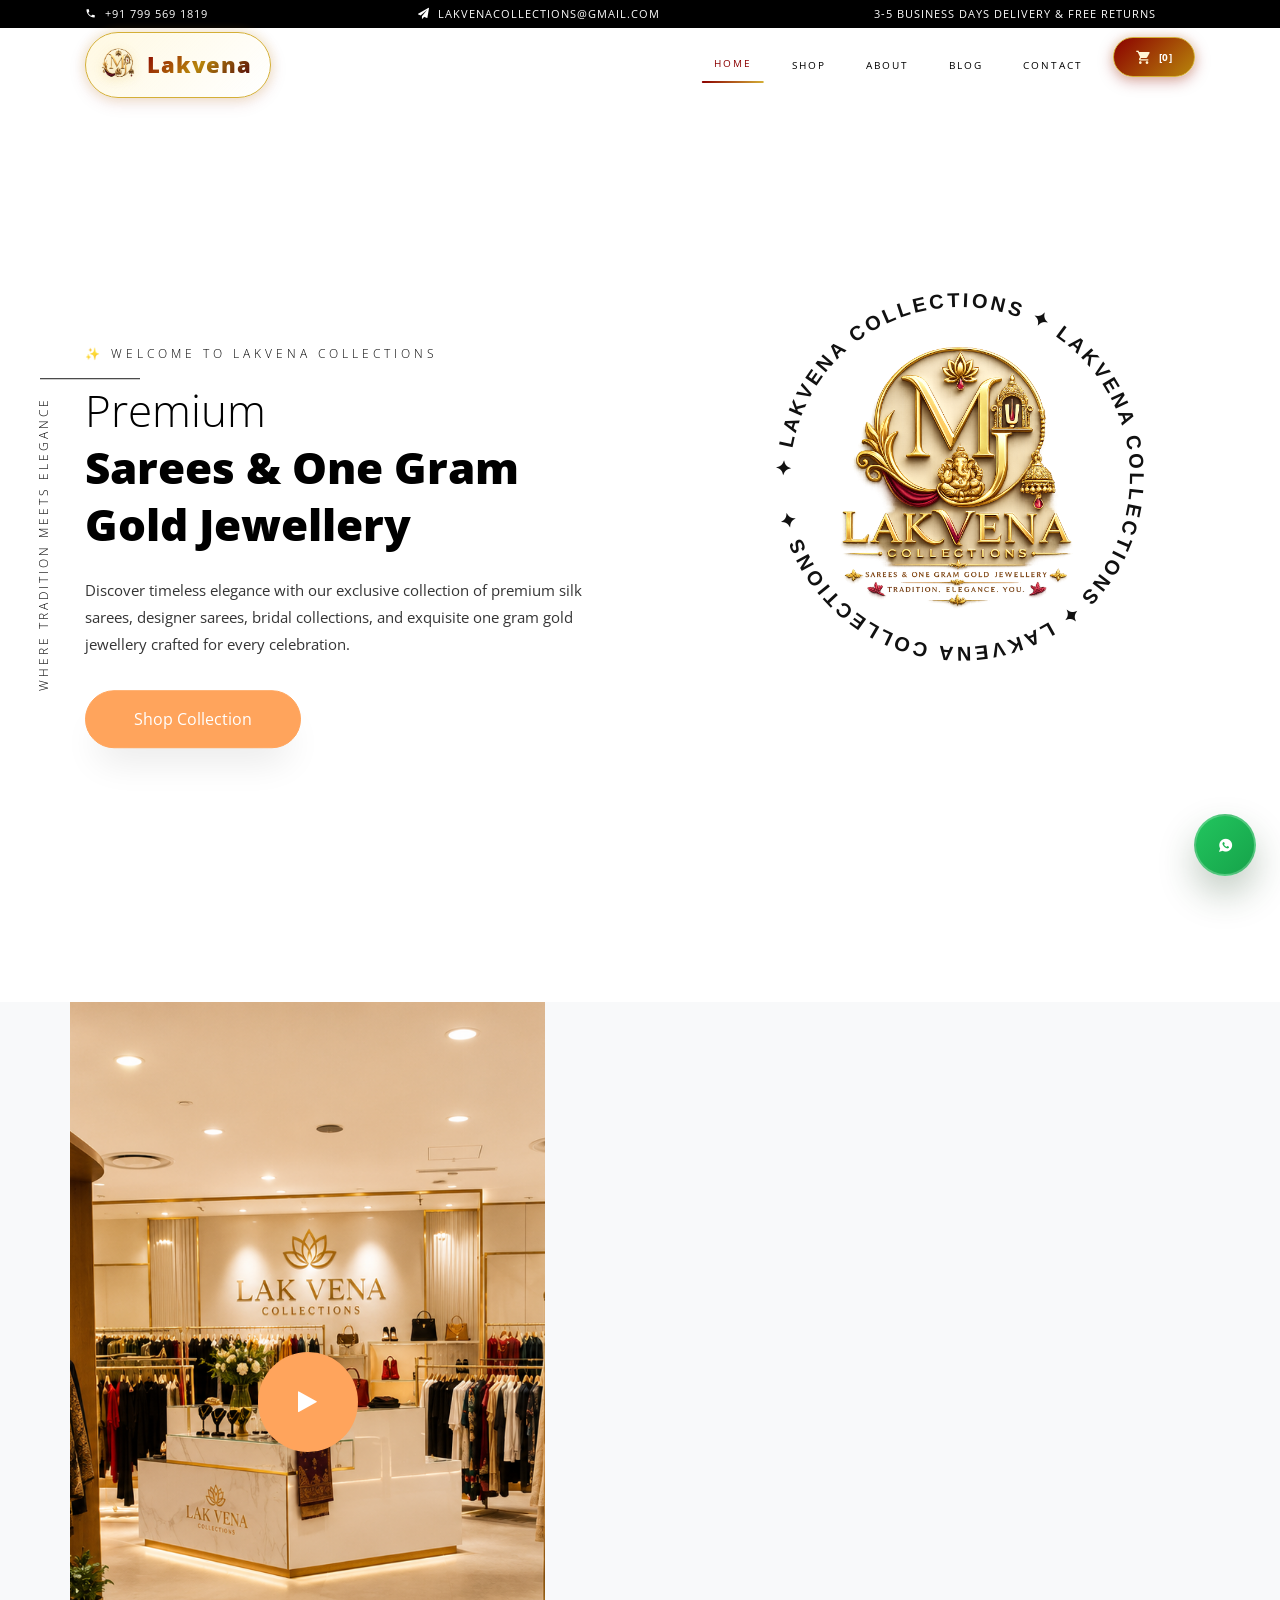
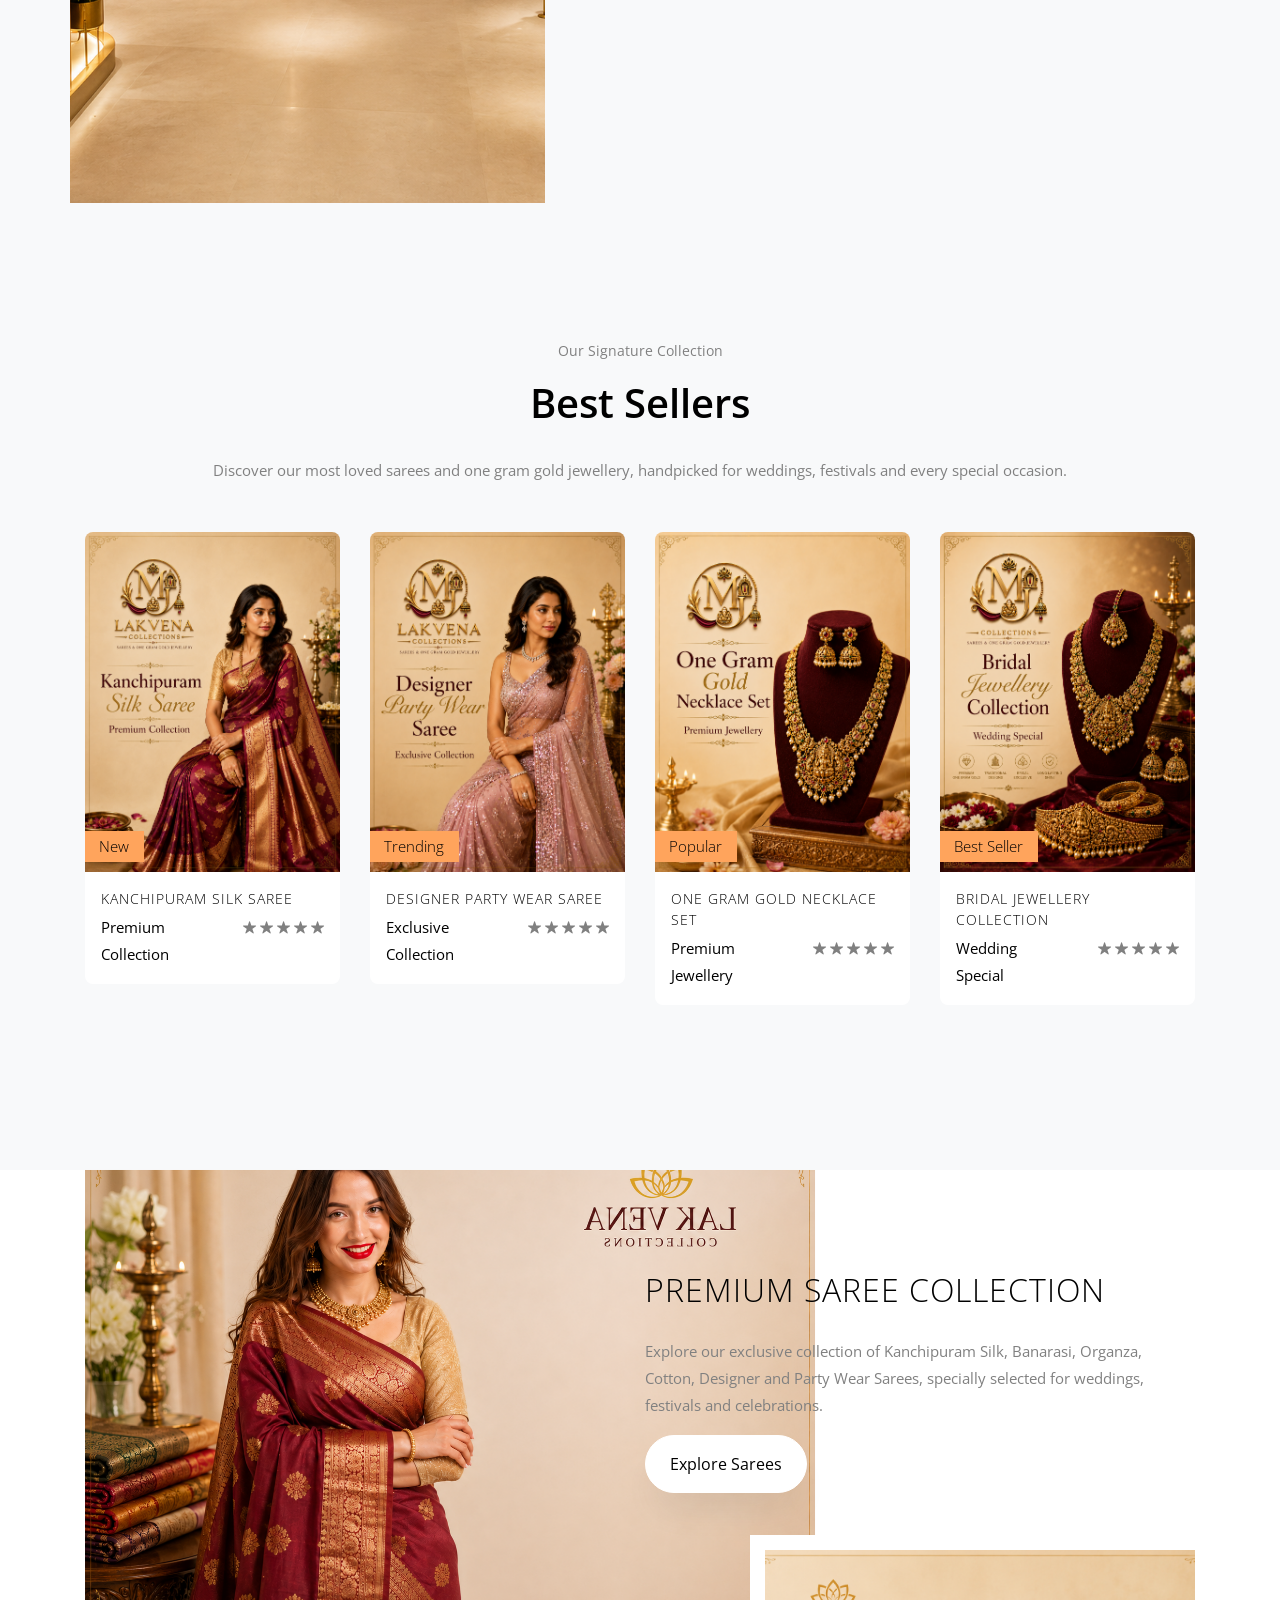
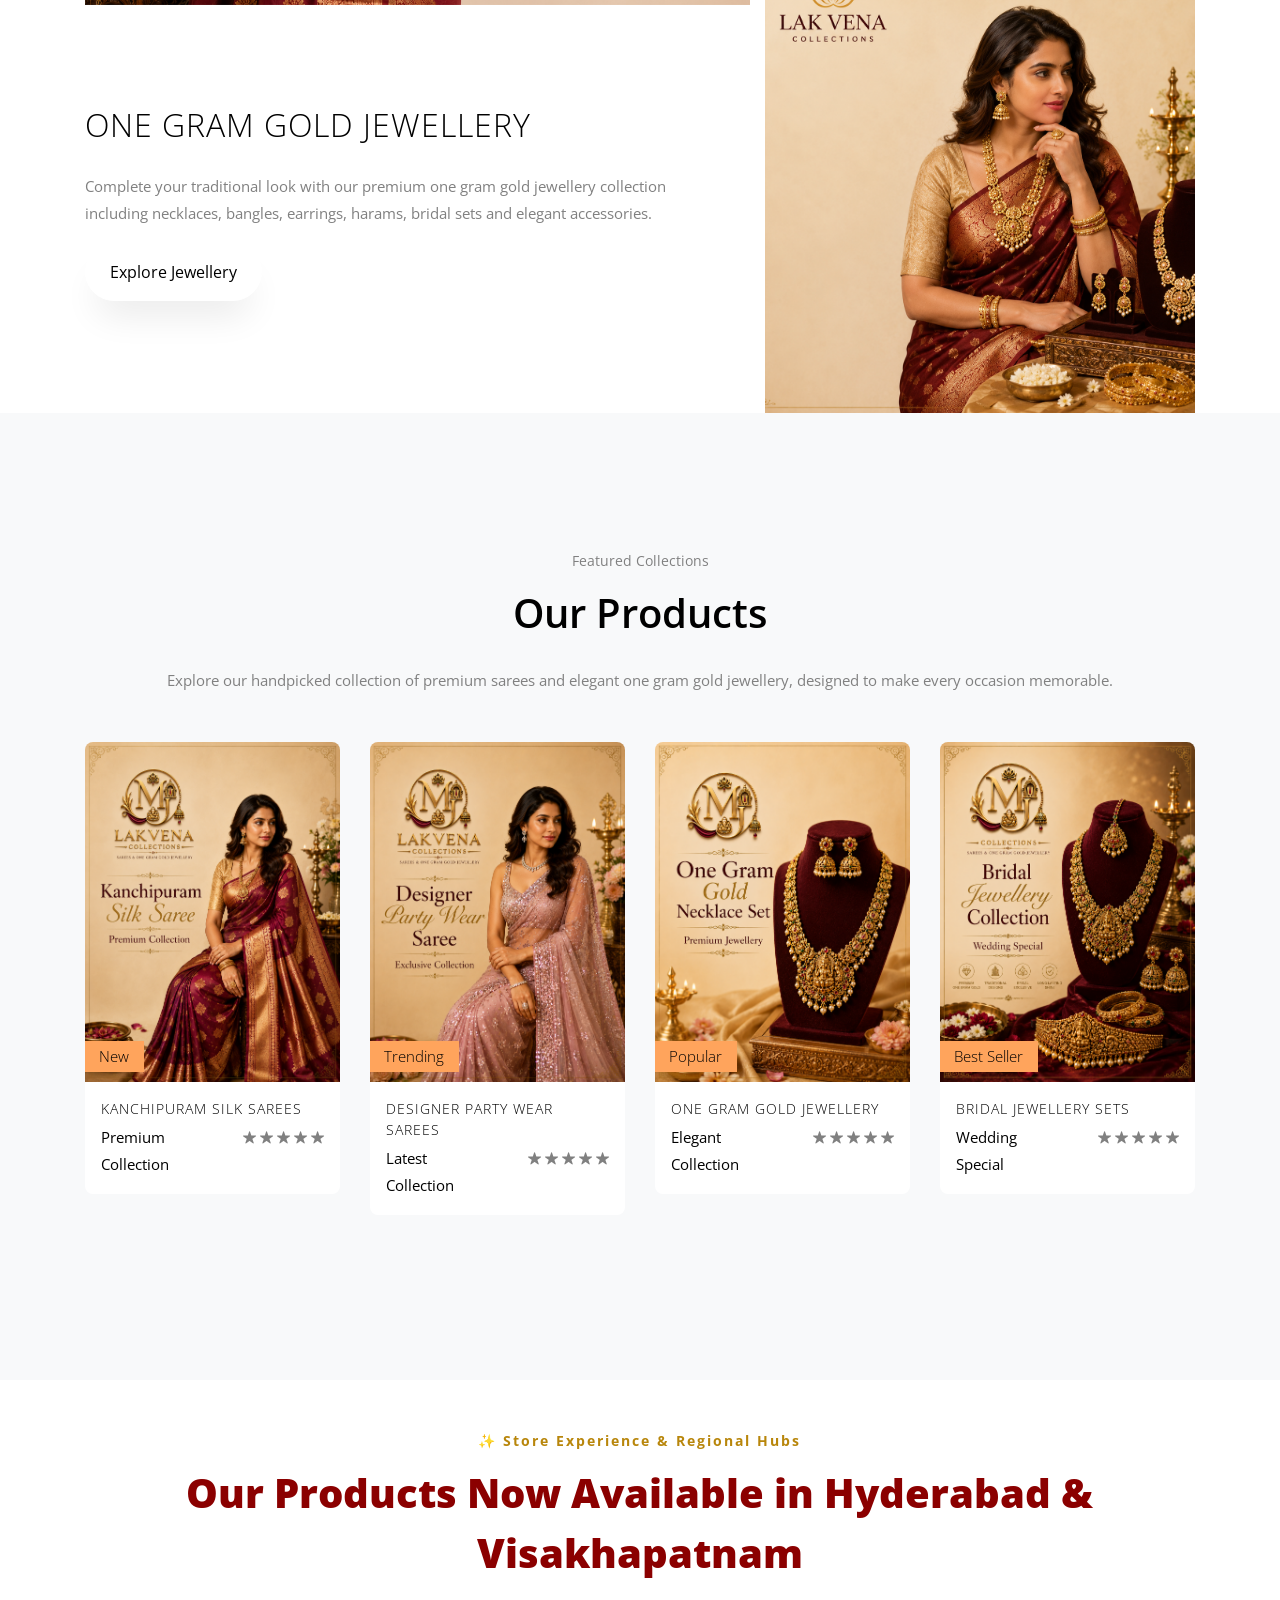
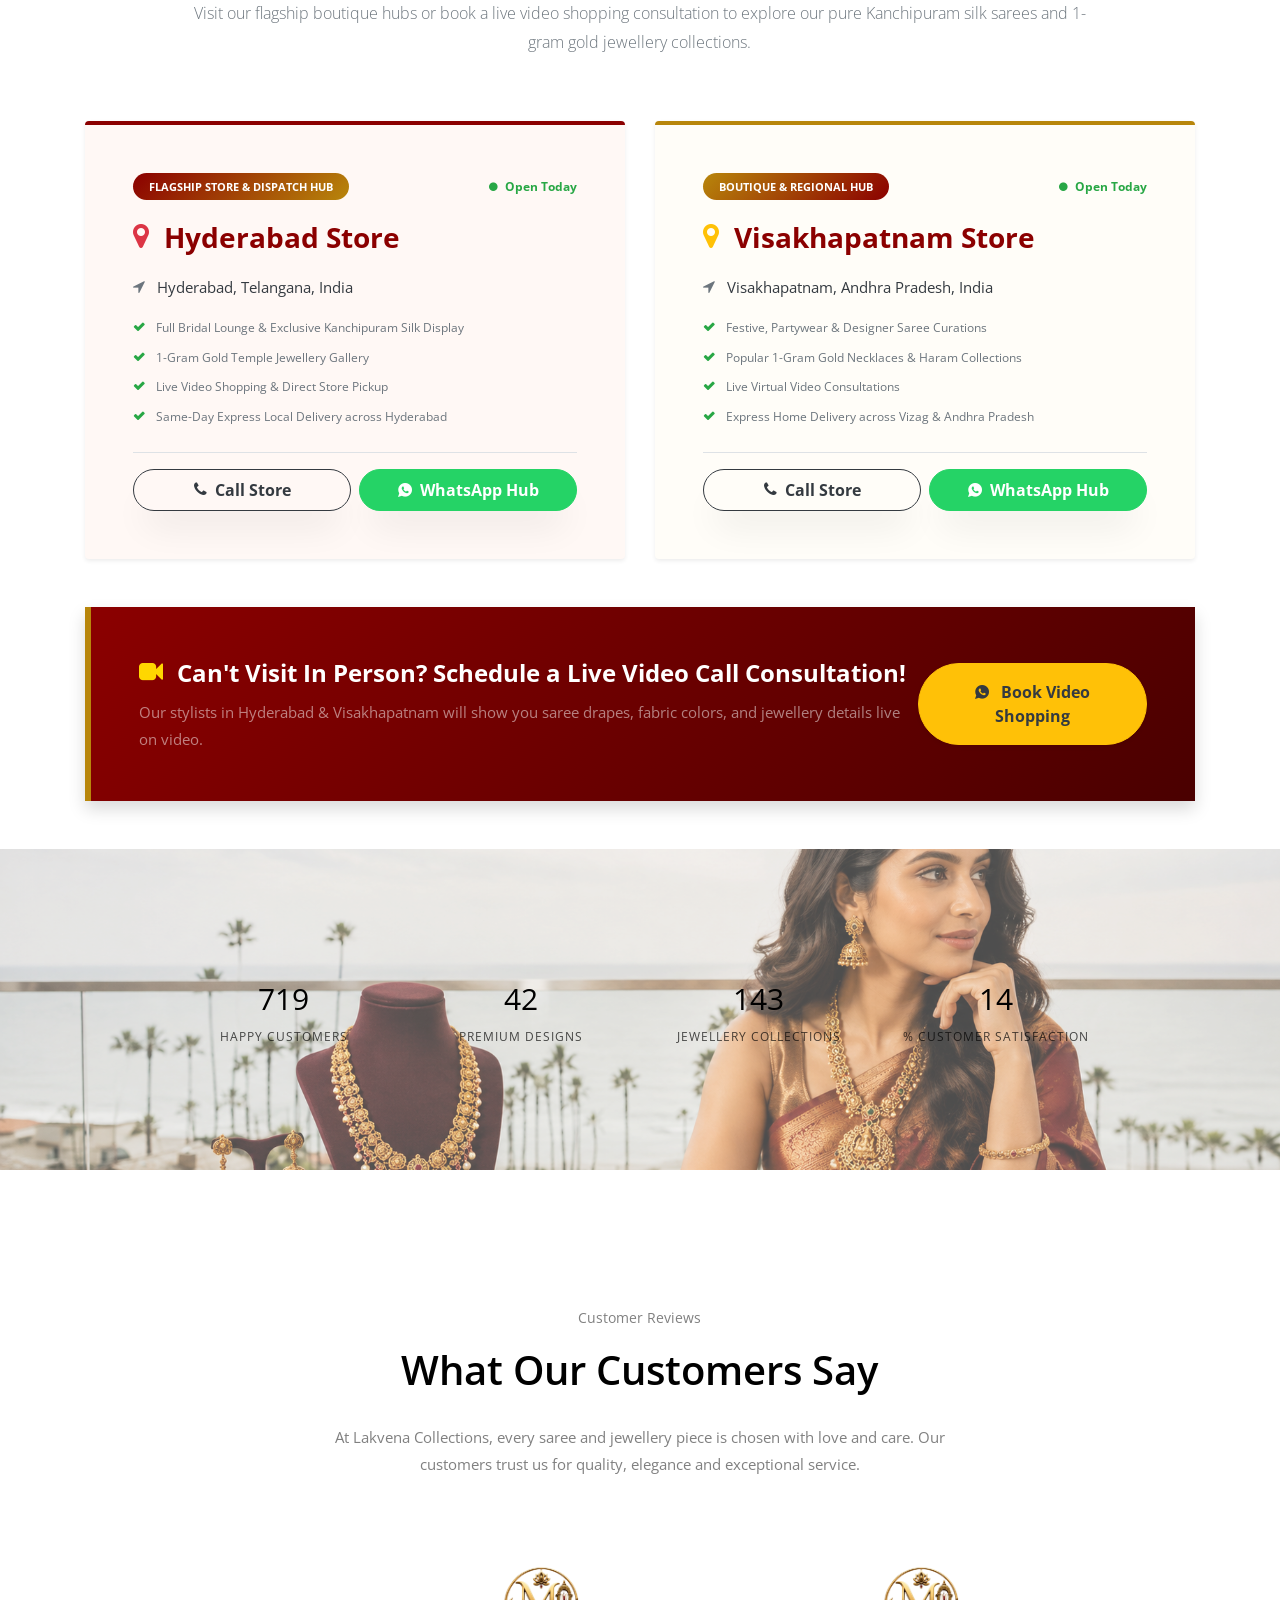
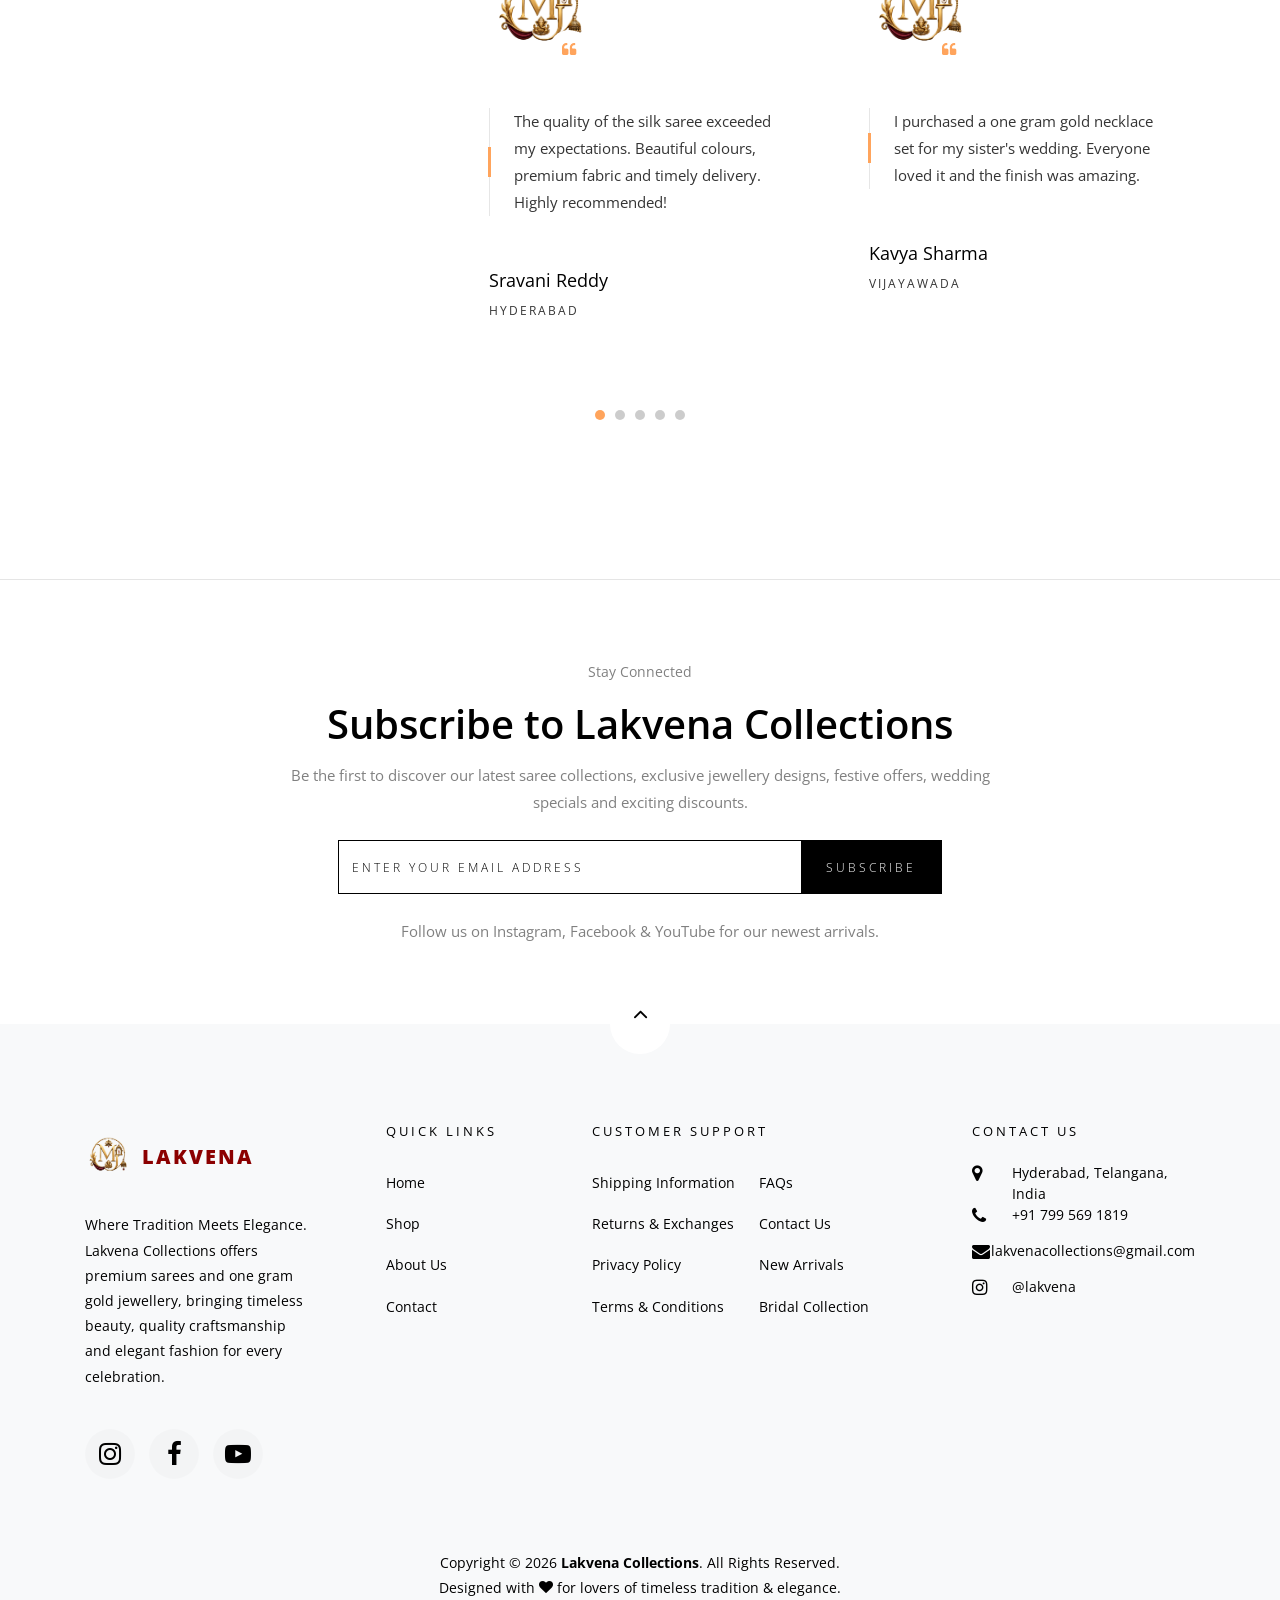
==== commit a3d95993: "Update index.html" ====
--- a/index.html
+++ b/index.html
@@ -1508,6 +1508,7 @@
     }
   });
 </script>
+	  
 
 </body>
-</html>+</html>
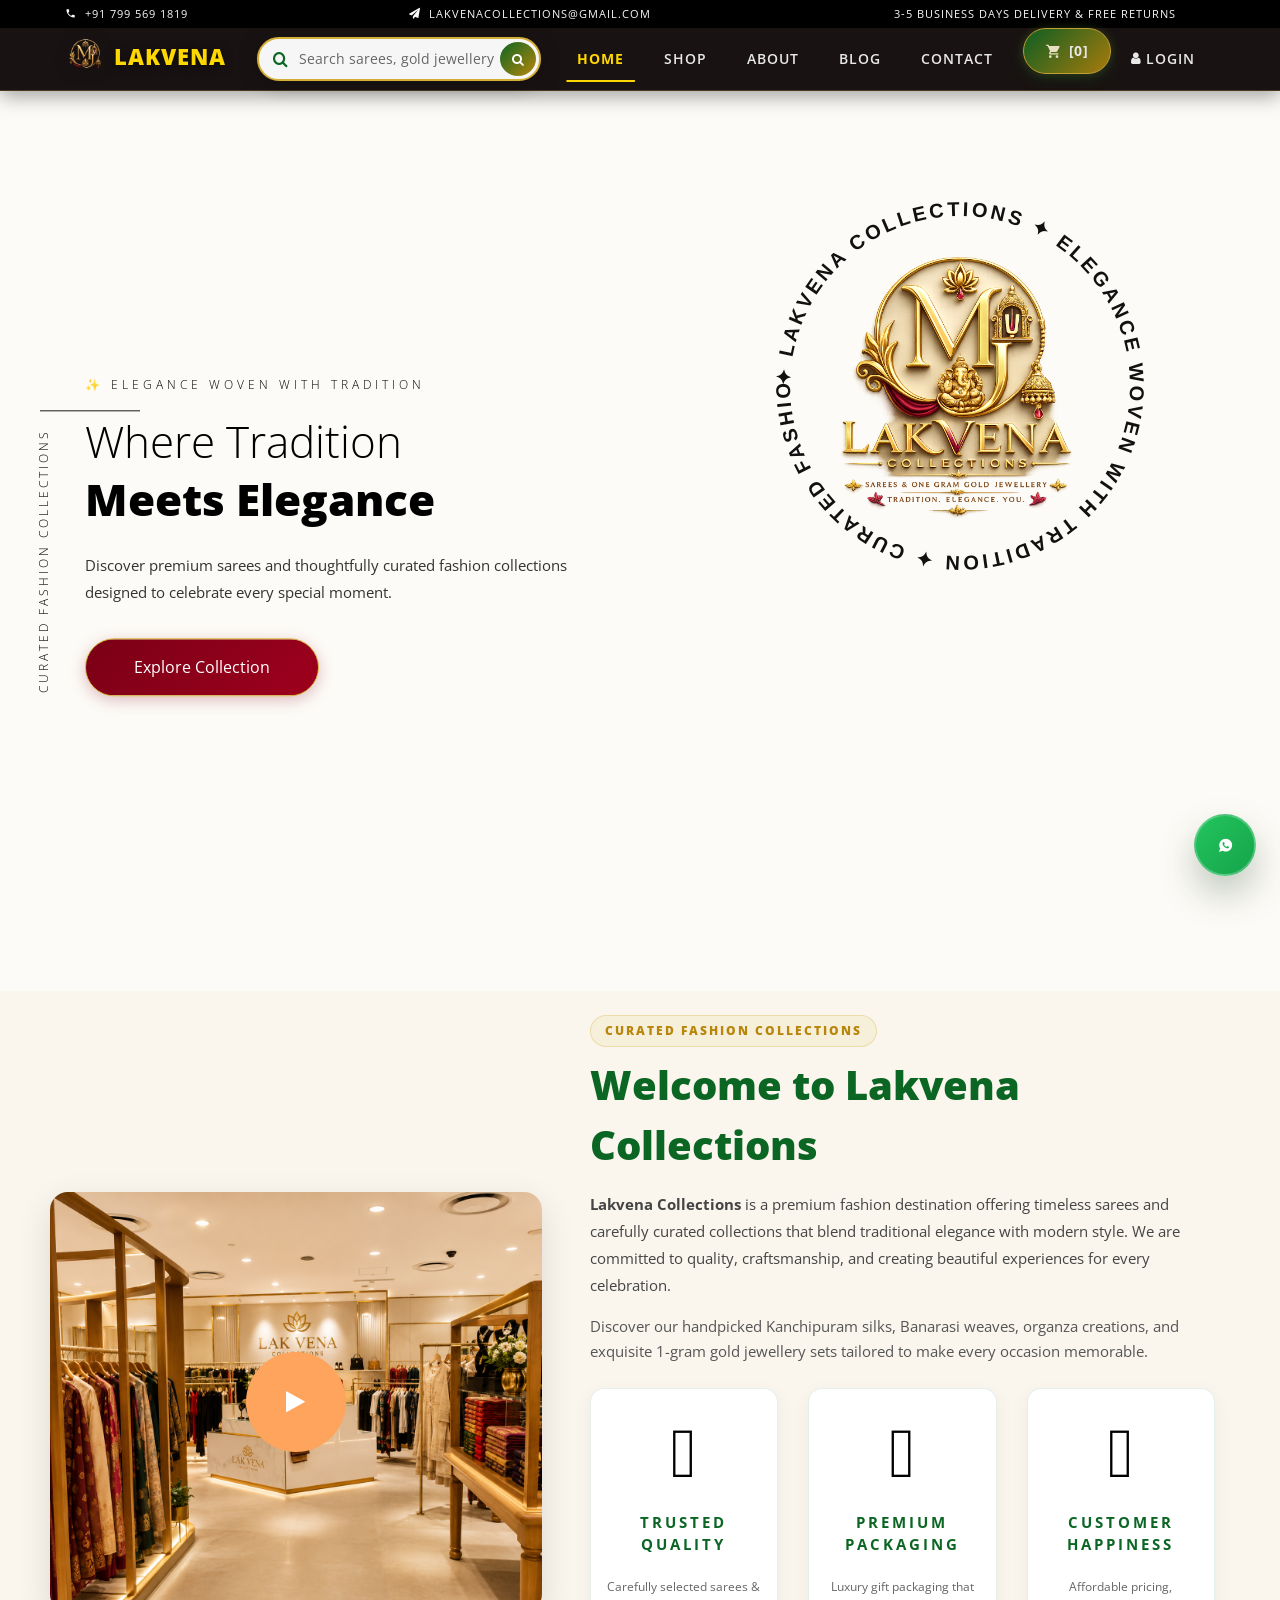
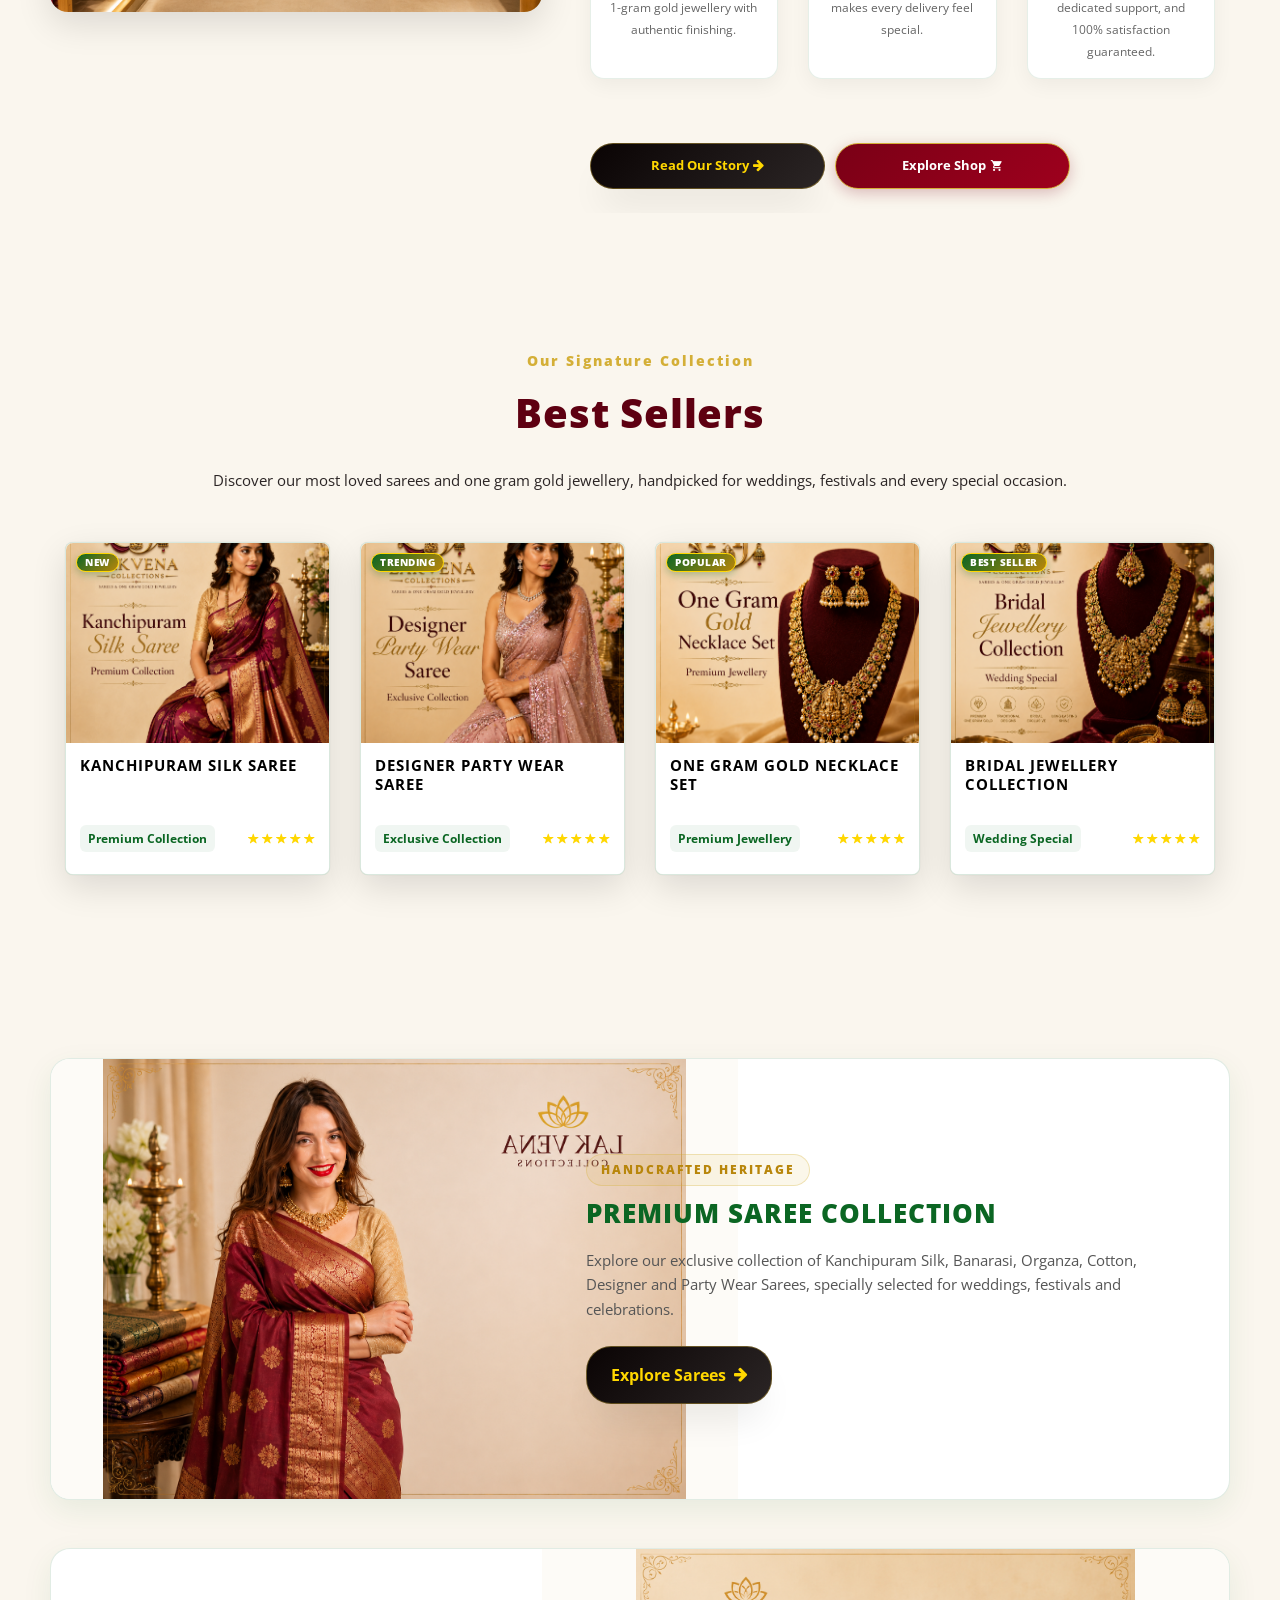
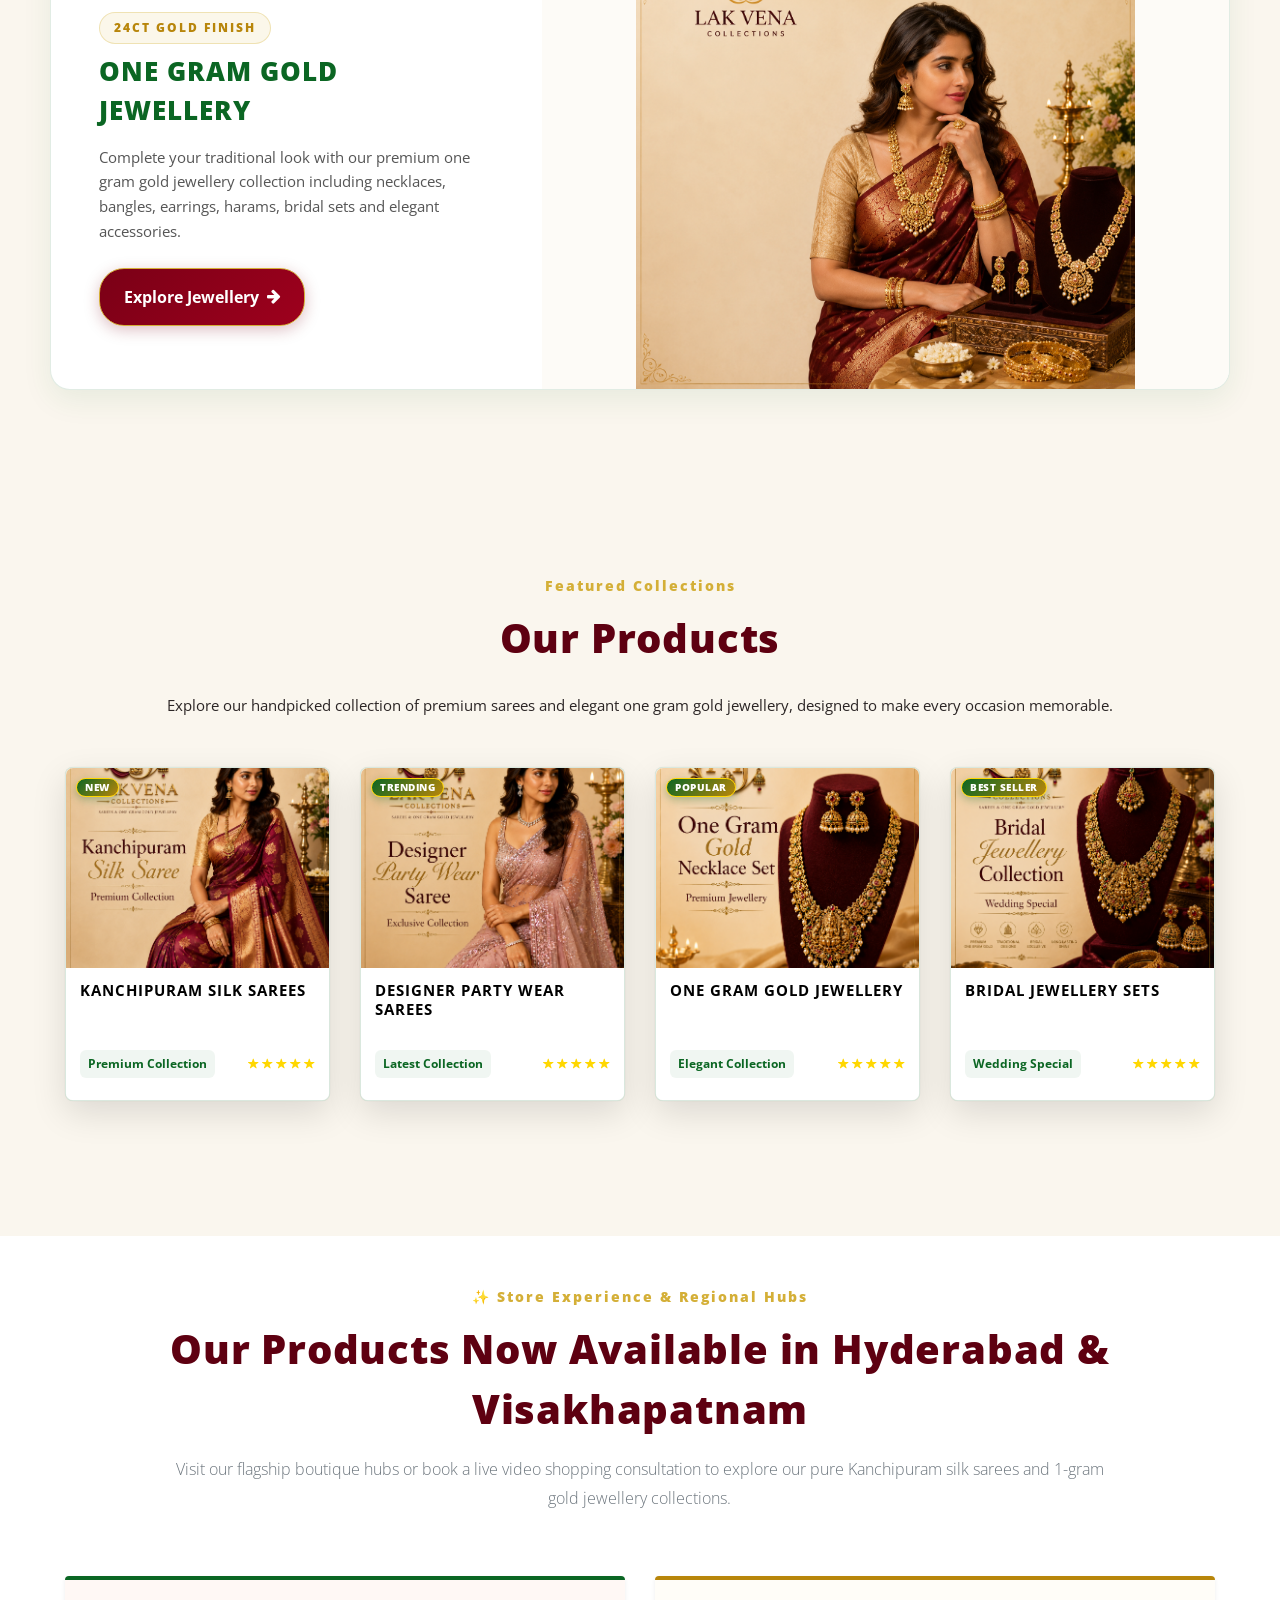
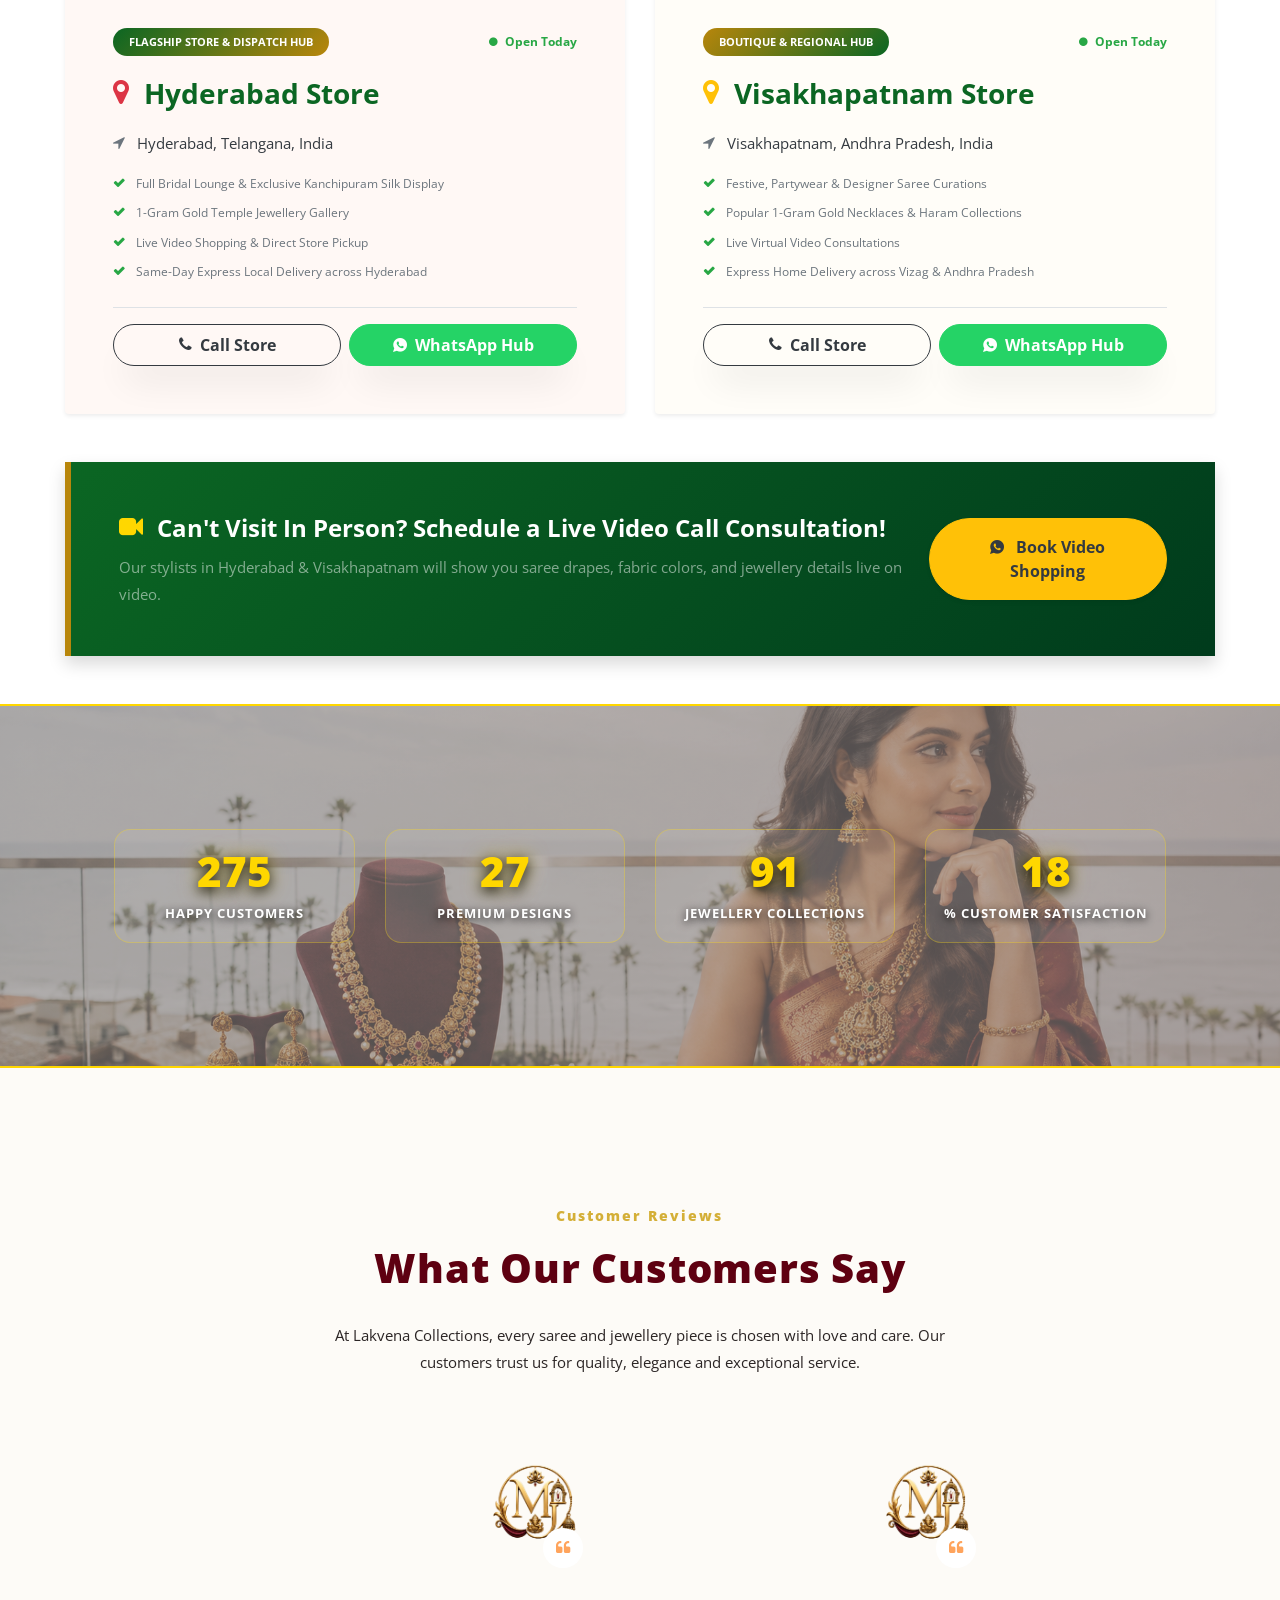
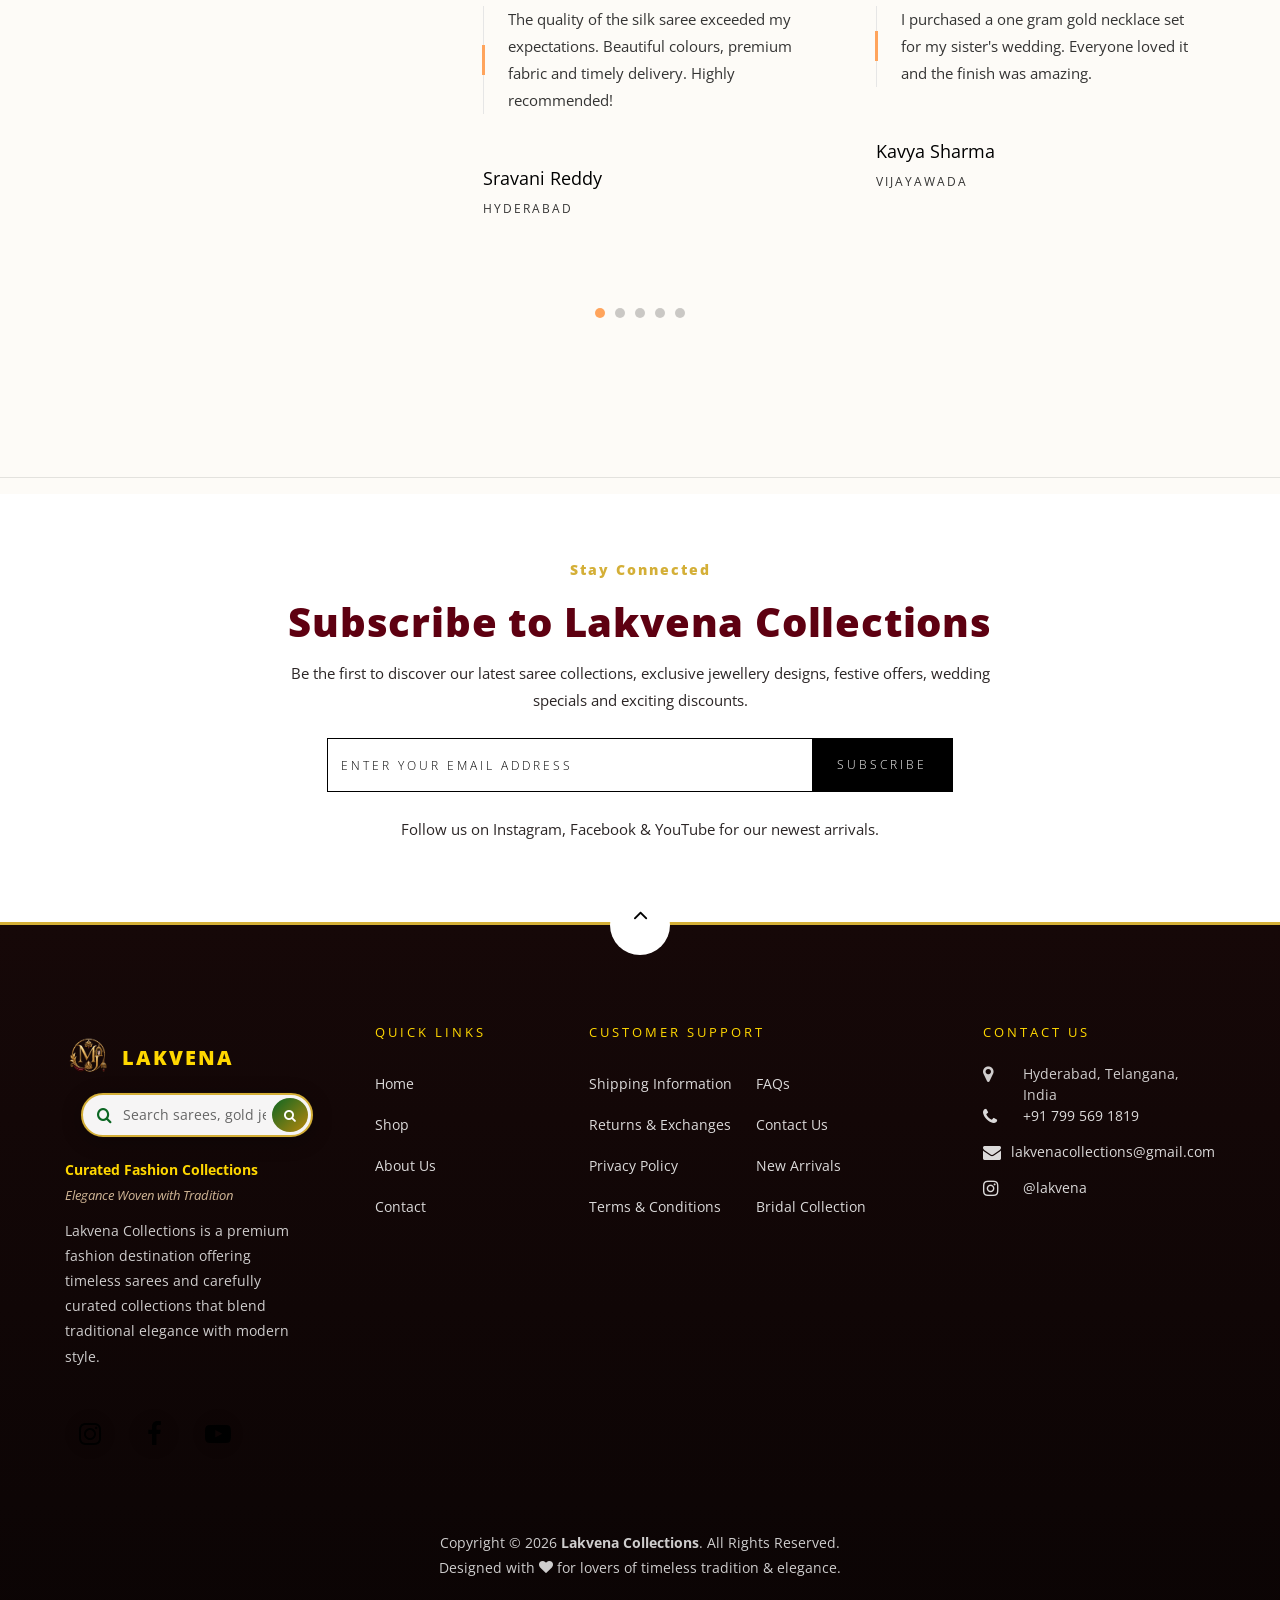
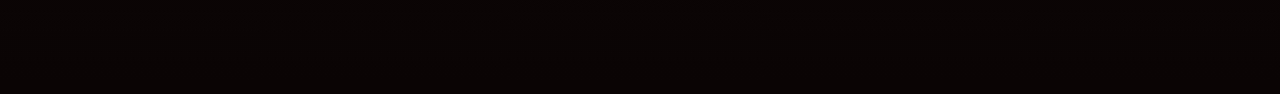
==== commit 38120c3d: "v2" ====
--- a/index.html
+++ b/index.html
@@ -1,13 +1,13 @@
 <!DOCTYPE html>
 <html lang="en">
   <head>
-    <title>Lakvena Collections - Premium Sarees &amp; One Gram Gold Jewellery</title>
+    <title>Lakvena Collections - Curated Fashion Collections | Elegance Woven with Tradition</title>
 
     <meta charset="utf-8">
     <meta name="viewport" content="width=device-width, initial-scale=1, shrink-to-fit=no">
 
     <!-- SEO Meta Tags -->
-    <meta name="description" content="Shop premium Kanchipuram silk sarees, designer sarees, bridal wear, and exquisite 1-gram gold jewellery at Lakvena Collections. Handcrafted tradition meets modern elegance.">
+    <meta name="description" content="Lakvena Collections - Curated Fashion Collections. Elegance Woven with Tradition. Discover timeless sarees and carefully curated fashion collections.">
     <meta name="keywords" content="Lakvena Collections, Kanchipuram silk sarees, pure silk sarees, one gram gold jewellery, bridal sarees, party wear sarees, Hyderabad saree shopping, South Indian festive wear">
     <meta name="author" content="Lakvena Collections">
     <meta name="robots" content="index, follow">
@@ -15,22 +15,25 @@
     <!-- Open Graph / Facebook / WhatsApp -->
     <meta property="og:type" content="website">
     <meta property="og:site_name" content="Lakvena Collections">
-    <meta property="og:title" content="Lakvena Collections - Premium Sarees &amp; One Gram Gold Jewellery">
-    <meta property="og:description" content="Discover timeless elegance with Lakvena Collections. Explore pure silk sarees, bridal wear, and handcrafted 1-gram gold jewellery.">
+    <meta property="og:title" content="Lakvena Collections - Curated Fashion Collections">
+    <meta property="og:description" content="Lakvena Collections - Curated Fashion Collections. Elegance Woven with Tradition.">
     <meta property="og:image" content="images/Lakvena_logo_1-removebg-preview.png">
     <meta property="og:url" content="index.html">
 
     <!-- Twitter Card -->
     <meta name="twitter:card" content="summary_large_image">
-    <meta name="twitter:title" content="Lakvena Collections - Premium Sarees &amp; One Gram Gold Jewellery">
+    <meta name="twitter:title" content="Lakvena Collections - Curated Fashion Collections">
     <meta name="twitter:description" content="Discover timeless elegance with Lakvena Collections. Explore pure silk sarees, bridal wear, and handcrafted 1-gram gold jewellery.">
     <meta name="twitter:image" content="images/Lakvena_logo_1-removebg-preview.png">
 
-    <!-- Favicon -->
-    <link rel="icon" type="image/png" href="images/Lakvena_logo_1-removebg-preview.png" sizes="64x64">
-    <link rel="icon" type="image/png" href="images/Lakvena_logo_1-removebg-preview.png" sizes="192x192">
+        <!-- Favicon -->
+    <link rel="icon" type="image/svg+xml" href="images/favicon.svg">
+    <link rel="icon" type="image/png" sizes="32x32" href="images/favicon-32x32.png">
+    <link rel="icon" type="image/png" sizes="16x16" href="images/favicon-16x16.png">
+    <link rel="icon" type="image/png" sizes="192x192" href="images/favicon-192x192.png">
+    <link rel="icon" type="image/png" sizes="512x512" href="images/favicon-512x512.png">
+    <link rel="apple-touch-icon" sizes="180x180" href="images/apple-touch-icon.png">
     <link rel="shortcut icon" href="favicon.ico">
-    <link rel="apple-touch-icon" href="favicon.ico">
 
     <link href="https://fonts.googleapis.com/css?family=Open+Sans:300,400,600,700,800" rel="stylesheet">
 
@@ -60,10 +63,10 @@
       }
       .product:hover {
         transform: translateY(-5px);
-        box-shadow: 0 8px 25px rgba(139, 0, 0, 0.12);
+        box-shadow: 0 8px 25px rgba(11, 102, 35, 0.12);
       }
       .product .add-to-cart {
-        background: #8B0000 !important;
+        background: #0B6623 !important;
         color: #fff !important;
         border-radius: 20px;
         cursor: pointer;
@@ -105,9 +108,18 @@
 	      <a class="navbar-brand d-flex align-items-center" href="index.html">
           <img src="images/Lakvena_logo_1-removebg-preview.png" alt="Lakvena Collections" style="height:60px; width:auto; margin-right:12px;">
           <div>
-              <h5 class="mb-0" style="font-weight:800; color:#8B0000;">Lakvena</h5>
+              <h5 class="mb-0" style="font-weight:800; color:#FFD700;">Lakvena</h5>
           </div>
         </a>
+
+        <!-- Central Amazon-Style Search Bar -->
+        <div class="nav-center-search mx-lg-3">
+            <div class="header-search-bar" id="inlineSearchTrigger">
+                <span class="icon-search search-icon"></span>
+                <input type="text" class="header-search-input" id="inlineSearchInput" placeholder="Search sarees, gold jewellery, collections..." readonly>
+                <button class="header-search-btn" aria-label="Search"><span class="icon-search"></span></button>
+            </div>
+        </div>
 	      <button class="navbar-toggler" type="button" data-toggle="collapse" data-target="#ftco-nav" aria-controls="ftco-nav" aria-expanded="false" aria-label="Toggle navigation">
 	        <span class="oi oi-menu"></span> Menu
 	      </button>
@@ -120,6 +132,7 @@
 	          <li class="nav-item"><a href="blog.html" class="nav-link">Blog</a></li>
 	          <li class="nav-item"><a href="contact.html" class="nav-link">Contact</a></li>
 	          <li class="nav-item cta cta-colored"><a href="cart.html" class="nav-link"><span class="icon-shopping_cart"></span>[0]</a></li>
+	          <li class="nav-item"><a href="login.html" class="nav-link" title="Login / Register"><span class="icon-user mr-1"></span><span class="nav-login-text">Login</span></a></li>
 
 	        </ul>
 	      </div>
@@ -174,7 +187,7 @@
 
                 <textPath href="#circlePath" startOffset="0%">
 
-                    ✦ LAKVENA COLLECTIONS ✦ LAKVENA COLLECTIONS ✦ LAKVENA COLLECTIONS ✦
+                    ✦ LAKVENA COLLECTIONS ✦ ELEGANCE WOVEN WITH TRADITION ✦ CURATED FASHION ✦
 
                 </textPath>
 
@@ -206,29 +219,27 @@
                         <div class="text">
 
                             <span class="subheading">
-                                ✨ Welcome to Lakvena Collections
+                                ✨ Elegance Woven with Tradition
                             </span>
 
                             <div class="horizontal">
 
                                 <h3 class="vr" style="background-image:url(images/divider.jpg);">
-                                    Where Tradition Meets Elegance
+                                    Curated Fashion Collections
                                 </h3>
 
                                 <h1 class="mb-4 mt-3">
-                                    Premium <br>
-                                    <span>Sarees &amp; One Gram Gold Jewellery</span>
+                                    Where Tradition <br>
+                                    <span>Meets Elegance</span>
                                 </h1>
 
                                 <p>
-                                    Discover timeless elegance with our exclusive collection of
-                                    premium silk sarees, designer sarees, bridal collections,
-                                    and exquisite one gram gold jewellery crafted for every celebration.
+                                    Discover premium sarees and thoughtfully curated fashion collections designed to celebrate every special moment.
                                 </p>
 
                                 <p>
                                     <a href="shop.html" class="btn btn-primary px-5 py-3 mt-3">
-                                        Shop Collection
+                                        Explore Collection
                                     </a>
                                 </p>
 
@@ -287,7 +298,7 @@
 
                 <textPath href="#circlePath2" startOffset="0%">
 
-                    ✦ LAKVENA COLLECTIONS   ✦   SAREES   ✦   ONE GRAM GOLD JEWELLERY ✦ LAKVENA
+                    ✦ LAKVENA COLLECTIONS ✦ ELEGANCE WOVEN WITH TRADITION ✦ CURATED FASHION ✦
 
                 </textPath>
 
@@ -304,24 +315,22 @@
                         <div class="text">
 
                             <span class="subheading">
-                                New Arrivals • Festival Collection
+                                Curated Fashion Collections
                             </span>
 
                             <div class="horizontal">
 
                                 <h3 class="vr" style="background-image:url(images/divider.jpg);">
-                                    Trusted Quality • Premium Fashion
+                                    Elegance Woven with Tradition
                                 </h3>
 
                                 <h1 class="mb-4 mt-3">
-                                    Celebrate Every Occasion<br>
-                                    <span>With Grace &amp; Luxury</span>
+                                    Where Tradition <br>
+                                    <span>Meets Elegance</span>
                                 </h1>
 
                                 <p>
-                                    From traditional silk sarees to stylish party wear and
-                                    premium one gram gold jewellery, Lakvena Collections brings
-                                    elegance, beauty and confidence to every woman.
+                                    Discover premium sarees and thoughtfully curated fashion collections designed to celebrate every special moment.
                                 </p>
 
                                 <p>
@@ -334,6 +343,7 @@
 
                         </div>
 
+
                     </div>
 
                 </div>
@@ -345,103 +355,86 @@
     </div>
 </section>
 
-<!-- HERO SECTION END -->
-
-
 <!-- ABOUT SECTION START -->
 
-<section class="ftco-section ftco-no-pb ftco-no-pt bg-light">
-
+<section class="ftco-section ftco-no-pb ftco-no-pt bg-light py-5">
     <div class="container">
-
-        <div class="row">
-
-            <div class="col-md-5 p-md-5 img img-2 d-flex justify-content-center align-items-center"
-                style="background-image:url(images/L4-about.png);">
-
-                <a href="https://www.youtube.com/embed/dQw4w9WgXcQ"
-                    class="icon popup-vimeo d-flex justify-content-center align-items-center">
-
+        <div class="row align-items-center">
+            <div class="col-md-5 p-md-4 img img-2 d-flex justify-content-center align-items-center"
+                style="background-image:url(images/L4-about.png); min-height: 420px; border-radius: 18px; box-shadow: 0 12px 35px rgba(0,0,0,0.12);">
+                <a href="https://www.youtube.com/@Lakvena" target="_blank"
+                    class="icon popup-vimeo d-flex justify-content-center align-items-center" title="Watch Lakvena Video">
                     <span class="icon-play"></span>
-
                 </a>
-
-            </div>
-
-            <div class="col-md-7 py-5 wrap-about pb-md-5 ftco-animate">
-
-                <div class="heading-section-bold mb-4 mt-md-5">
-
+            </div>
+
+            <div class="col-md-7 py-4 wrap-about pl-md-5 ftco-animate">
+                <div class="heading-section-bold mb-3">
                     <div class="ml-md-0">
-
-                        <h2 class="mb-4">
-                            Welcome to Lakvena Collections
-                        </h2>
-
-                    </div>
-
-                </div>
-
-                <div class="pb-md-5">
-
-                    <p>
-                        Lakvena Collections is your trusted destination for premium sarees
-                        and elegant one gram gold jewellery. We carefully curate beautiful
-                        collections that combine traditional craftsmanship with modern fashion,
-                        helping every woman celebrate life's special moments in style.
+                        <span class="shop-sub-tagline mb-2">Curated Fashion Collections</span>
+                        <h2 class="mb-3" style="color: #0B6623; font-weight: 800;">Welcome to Lakvena Collections</h2>
+                    </div>
+                </div>
+
+                <div>
+                    <p style="font-size: 15px; line-height: 1.8; color: #444;">
+                        <strong>Lakvena Collections</strong> is a premium fashion destination offering timeless sarees and carefully curated collections that blend traditional elegance with modern style. We are committed to quality, craftsmanship, and creating beautiful experiences for every celebration.
                     </p>
-
-                    <div class="row ftco-services">
-
-                        <div class="col-lg-4 text-center d-flex align-self-stretch ftco-animate">
-                            <div class="media block-6 services">
-                                <div class="icon d-flex justify-content-center align-items-center mb-4">
+                    <p style="font-size: 14.5px; line-height: 1.7; color: #555;">
+                        Discover our handpicked Kanchipuram silks, Banarasi weaves, organza creations, and exquisite 1-gram gold jewellery sets tailored to make every occasion memorable.
+                    </p>
+
+                    <div class="row ftco-services mt-4">
+                        <div class="col-lg-4 text-center d-flex align-self-stretch ftco-animate mb-3 mb-lg-0">
+                            <div class="media block-6 services p-3" style="background: #ffffff; border-radius: 14px; box-shadow: 0 6px 20px rgba(0,0,0,0.05); border: 1px solid rgba(11,102,35,0.1); width: 100%;">
+                                <div class="icon d-flex justify-content-center align-items-center mb-3" style="color: #0B6623;">
                                     <span class="flaticon-002-recommended"></span>
                                 </div>
                                 <div class="media-body">
-                                    <h3 class="heading">Trusted Quality</h3>
-                                    <p>Carefully selected premium sarees and one gram gold jewellery with superior finishing.</p>
+                                    <h3 class="heading" style="font-size: 14.5px; font-weight: 700; color: #0B6623;">Trusted Quality</h3>
+                                    <p style="font-size: 12px; color: #666; margin-bottom: 0;">Carefully selected sarees &amp; 1-gram gold jewellery with authentic finishing.</p>
                                 </div>
                             </div>
                         </div>
 
-                        <div class="col-lg-4 text-center d-flex align-self-stretch ftco-animate">
-                            <div class="media block-6 services">
-                                <div class="icon d-flex justify-content-center align-items-center mb-4">
+                        <div class="col-lg-4 text-center d-flex align-self-stretch ftco-animate mb-3 mb-lg-0">
+                            <div class="media block-6 services p-3" style="background: #ffffff; border-radius: 14px; box-shadow: 0 6px 20px rgba(0,0,0,0.05); border: 1px solid rgba(11,102,35,0.1); width: 100%;">
+                                <div class="icon d-flex justify-content-center align-items-center mb-3" style="color: #0B6623;">
                                     <span class="flaticon-001-box"></span>
                                 </div>
                                 <div class="media-body">
-                                    <h3 class="heading">Premium Packaging</h3>
-                                    <p>Beautiful gift-ready packaging that makes every purchase feel special.</p>
+                                    <h3 class="heading" style="font-size: 14.5px; font-weight: 700; color: #0B6623;">Premium Packaging</h3>
+                                    <p style="font-size: 12px; color: #666; margin-bottom: 0;">Luxury gift packaging that makes every delivery feel special.</p>
                                 </div>
                             </div>
                         </div>
 
-                        <div class="col-lg-4 text-center d-flex align-self-stretch ftco-animate">
-                            <div class="media block-6 services">
-                                <div class="icon d-flex justify-content-center align-items-center mb-4">
+                        <div class="col-lg-4 text-center d-flex align-self-stretch ftco-animate mb-3 mb-lg-0">
+                            <div class="media block-6 services p-3" style="background: #ffffff; border-radius: 14px; box-shadow: 0 6px 20px rgba(0,0,0,0.05); border: 1px solid rgba(11,102,35,0.1); width: 100%;">
+                                <div class="icon d-flex justify-content-center align-items-center mb-3" style="color: #0B6623;">
                                     <span class="flaticon-003-medal"></span>
                                 </div>
                                 <div class="media-body">
-                                    <h3 class="heading">Customer Satisfaction</h3>
-                                    <p>Quality products, affordable prices, trusted service, and a delightful shopping experience.</p>
+                                    <h3 class="heading" style="font-size: 14.5px; font-weight: 700; color: #0B6623;">Customer Happiness</h3>
+                                    <p style="font-size: 12px; color: #666; margin-bottom: 0;">Affordable pricing, dedicated support, and 100% satisfaction guaranteed.</p>
                                 </div>
                             </div>
                         </div>
-
-                    </div>
-
-                </div>
-
-            </div>
-
-        </div>
-
-    </div>
-
+                    </div>
+
+                    <div class="mt-4 welcome-action-btns">
+                        <a href="about.html" class="btn btn-black font-weight-bold btn-welcome-action">Read Our Story <i class="icon-arrow-right ml-1"></i></a>
+                        <a href="shop.html" class="btn btn-primary font-weight-bold btn-welcome-action">Explore Shop <i class="icon-shopping_cart ml-1"></i></a>
+                    </div>
+
+                </div>
+            </div>
+        </div>
+    </div>
 </section>
 
 <!-- ABOUT SECTION END -->
+
 
 <!-- ================= BEST SELLERS ================= -->
 
@@ -470,145 +463,129 @@
         <div class="row">
 
             <!-- Product 1 -->
-            <div class="col-sm col-md-6 col-lg ftco-animate">
+            <div class="col-6 col-sm-6 col-md-4 col-lg-3 ftco-animate">
                 <div class="product">
                     <a href="product-single.html" class="img-prod">
                         <img class="img-fluid" src="images/L1-p1.png" alt="Premium Silk Saree">
                         <span class="status">New</span>
                         <div class="overlay"></div>
+                        <div class="product-card-actions">
+                            <a href="product-single.html" class="btn-card-action btn-card-details">
+                                <span class="icon-eye mr-1"></span> View Details
+                            </a>
+                            <a href="https://wa.me/917995691819?text=Hello%20Lakvena%20Collections,%20I%20am%20interested%20in%20the%20Kanchipuram%20Silk%20Saree." target="_blank" class="btn-card-action btn-card-whatsapp">
+                                <span class="icon-phone mr-1"></span> Enquire on WhatsApp
+                            </a>
+                        </div>
                     </a>
-                    <div class="text py-3 px-3">
+                    <div class="text py-2 px-3">
                         <h3><a href="product-single.html">Kanchipuram Silk Saree</a></h3>
-                        <div class="d-flex">
-                            <div class="pricing">
-                                <p class="price"><span>Premium Collection</span></p>
-                            </div>
-                            <div class="rating">
-                                <p class="text-right">
-                                    <span class="ion-ios-star"></span>
-                                    <span class="ion-ios-star"></span>
-                                    <span class="ion-ios-star"></span>
-                                    <span class="ion-ios-star"></span>
-                                    <span class="ion-ios-star"></span>
-                                </p>
-                            </div>
-                        </div>
-                        <p class="bottom-area d-flex px-3">
-                            <a href="#" class="add-to-cart text-center py-2 mr-1">
-                                <span>View Details <i class="ion-ios-eye ml-1"></i></span>
-                            </a>
-                            <a href="https://wa.me/917995691819?text=Hello%20Lakvena%20Collections,%20I%20am%20interested%20in%20the%20Kanchipuram%20Silk%20Saree." target="_blank" class="buy-now text-center py-2">
-                                Enquire Now <span><i class="ion-ios-chatboxes ml-1"></i></span>
-                            </a>
-                        </p>
+                        <div class="pricing-row">
+                            <span class="price-badge">Premium Collection</span>
+                            <div class="rating-stars">
+                                <span class="ion-ios-star"></span>
+                                <span class="ion-ios-star"></span>
+                                <span class="ion-ios-star"></span>
+                                <span class="ion-ios-star"></span>
+                                <span class="ion-ios-star"></span>
+                            </div>
+                        </div>
                     </div>
                 </div>
             </div>
 
             <!-- Product 2 -->
-            <div class="col-sm col-md-6 col-lg ftco-animate">
+            <div class="col-6 col-sm-6 col-md-4 col-lg-3 ftco-animate">
                 <div class="product">
                     <a href="product-single.html" class="img-prod">
                         <img class="img-fluid" src="images/L1-p2.png" alt="Designer Saree">
                         <span class="status">Trending</span>
                         <div class="overlay"></div>
+                        <div class="product-card-actions">
+                            <a href="product-single.html" class="btn-card-action btn-card-details">
+                                <span class="icon-eye mr-1"></span> View Details
+                            </a>
+                            <a href="https://wa.me/917995691819?text=Hello%20Lakvena%20Collections,%20I%20am%20interested%20in%20the%20Designer%20Party%20Wear%20Saree." target="_blank" class="btn-card-action btn-card-whatsapp">
+                                <span class="icon-phone mr-1"></span> Enquire on WhatsApp
+                            </a>
+                        </div>
                     </a>
-                    <div class="text py-3 px-3">
+                    <div class="text py-2 px-3">
                         <h3><a href="product-single.html">Designer Party Wear Saree</a></h3>
-                        <div class="d-flex">
-                            <div class="pricing">
-                                <p class="price"><span>Exclusive Collection</span></p>
-                            </div>
-                            <div class="rating">
-                                <p class="text-right">
-                                    <span class="ion-ios-star"></span>
-                                    <span class="ion-ios-star"></span>
-                                    <span class="ion-ios-star"></span>
-                                    <span class="ion-ios-star"></span>
-                                    <span class="ion-ios-star"></span>
-                                </p>
-                            </div>
-                        </div>
-                        <p class="bottom-area d-flex px-3">
-                            <a href="#" class="add-to-cart text-center py-2 mr-1">
-                                <span>View Details <i class="ion-ios-eye ml-1"></i></span>
-                            </a>
-                            <a href="https://wa.me/917995691819?text=Hello%20Lakvena%20Collections,%20I%20am%20interested%20in%20the%20Designer%20Party%20Wear%20Saree." target="_blank" class="buy-now text-center py-2">
-                                Enquire Now <span><i class="ion-ios-chatboxes ml-1"></i></span>
-                            </a>
-                        </p>
+                        <div class="pricing-row">
+                            <span class="price-badge">Exclusive Collection</span>
+                            <div class="rating-stars">
+                                <span class="ion-ios-star"></span>
+                                <span class="ion-ios-star"></span>
+                                <span class="ion-ios-star"></span>
+                                <span class="ion-ios-star"></span>
+                                <span class="ion-ios-star"></span>
+                            </div>
+                        </div>
                     </div>
                 </div>
             </div>
 
             <!-- Product 3 -->
-            <div class="col-sm col-md-6 col-lg ftco-animate">
+            <div class="col-6 col-sm-6 col-md-4 col-lg-3 ftco-animate">
                 <div class="product">
                     <a href="product-single.html" class="img-prod">
                         <img class="img-fluid" src="images/L1-p3.png" alt="One Gram Jewellery">
                         <span class="status">Popular</span>
                         <div class="overlay"></div>
+                        <div class="product-card-actions">
+                            <a href="product-single.html" class="btn-card-action btn-card-details">
+                                <span class="icon-eye mr-1"></span> View Details
+                            </a>
+                            <a href="https://wa.me/917995691819?text=Hello%20Lakvena%20Collections,%20I%20am%20interested%20in%20the%20One%20Gram%20Gold%20Necklace%20Set." target="_blank" class="btn-card-action btn-card-whatsapp">
+                                <span class="icon-phone mr-1"></span> Enquire on WhatsApp
+                            </a>
+                        </div>
                     </a>
-                    <div class="text py-3 px-3">
+                    <div class="text py-2 px-3">
                         <h3><a href="product-single.html">One Gram Gold Necklace Set</a></h3>
-                        <div class="d-flex">
-                            <div class="pricing">
-                                <p class="price"><span>Premium Jewellery</span></p>
-                            </div>
-                            <div class="rating">
-                                <p class="text-right">
-                                    <span class="ion-ios-star"></span>
-                                    <span class="ion-ios-star"></span>
-                                    <span class="ion-ios-star"></span>
-                                    <span class="ion-ios-star"></span>
-                                    <span class="ion-ios-star"></span>
-                                </p>
-                            </div>
-                        </div>
-                        <p class="bottom-area d-flex px-3">
-                            <a href="#" class="add-to-cart text-center py-2 mr-1">
-                                <span>View Details <i class="ion-ios-eye ml-1"></i></span>
-                            </a>
-                            <a href="https://wa.me/917995691819?text=Hello%20Lakvena%20Collections,%20I%20am%20interested%20in%20the%20One%20Gram%20Gold%20Necklace%20Set." target="_blank" class="buy-now text-center py-2">
-                                Enquire Now <span><i class="ion-ios-chatboxes ml-1"></i></span>
-                            </a>
-                        </p>
+                        <div class="pricing-row">
+                            <span class="price-badge">Premium Jewellery</span>
+                            <div class="rating-stars">
+                                <span class="ion-ios-star"></span>
+                                <span class="ion-ios-star"></span>
+                                <span class="ion-ios-star"></span>
+                                <span class="ion-ios-star"></span>
+                                <span class="ion-ios-star"></span>
+                            </div>
+                        </div>
                     </div>
                 </div>
             </div>
 
             <!-- Product 4 -->
-            <div class="col-sm col-md-6 col-lg ftco-animate">
+            <div class="col-6 col-sm-6 col-md-4 col-lg-3 ftco-animate">
                 <div class="product">
                     <a href="product-single.html" class="img-prod">
                         <img class="img-fluid" src="images/L1-p4.png" alt="Bridal Jewellery">
                         <span class="status">Best Seller</span>
                         <div class="overlay"></div>
+                        <div class="product-card-actions">
+                            <a href="product-single.html" class="btn-card-action btn-card-details">
+                                <span class="icon-eye mr-1"></span> View Details
+                            </a>
+                            <a href="https://wa.me/917995691819?text=Hello%20Lakvena%20Collections,%20I%20am%20interested%20in%20the%20Bridal%20Jewellery%20Collection." target="_blank" class="btn-card-action btn-card-whatsapp">
+                                <span class="icon-phone mr-1"></span> Enquire on WhatsApp
+                            </a>
+                        </div>
                     </a>
-                    <div class="text py-3 px-3">
+                    <div class="text py-2 px-3">
                         <h3><a href="product-single.html">Bridal Jewellery Collection</a></h3>
-                        <div class="d-flex">
-                            <div class="pricing">
-                                <p class="price"><span>Wedding Special</span></p>
-                            </div>
-                            <div class="rating">
-                                <p class="text-right">
-                                    <span class="ion-ios-star"></span>
-                                    <span class="ion-ios-star"></span>
-                                    <span class="ion-ios-star"></span>
-                                    <span class="ion-ios-star"></span>
-                                    <span class="ion-ios-star"></span>
-                                </p>
-                            </div>
-                        </div>
-                        <p class="bottom-area d-flex px-3">
-                            <a href="#" class="add-to-cart text-center py-2 mr-1">
-                                <span>View Details <i class="ion-ios-eye ml-1"></i></span>
-                            </a>
-                            <a href="https://wa.me/917995691819?text=Hello%20Lakvena%20Collections,%20I%20am%20interested%20in%20the%20Bridal%20Jewellery%20Collection." target="_blank" class="buy-now text-center py-2">
-                                Enquire Now <span><i class="ion-ios-chatboxes ml-1"></i></span>
-                            </a>
-                        </p>
+                        <div class="pricing-row">
+                            <span class="price-badge">Wedding Special</span>
+                            <div class="rating-stars">
+                                <span class="ion-ios-star"></span>
+                                <span class="ion-ios-star"></span>
+                                <span class="ion-ios-star"></span>
+                                <span class="ion-ios-star"></span>
+                                <span class="ion-ios-star"></span>
+                            </div>
+                        </div>
                     </div>
                 </div>
             </div>
@@ -621,50 +598,52 @@
 
 <!-- ================= COLLECTION SECTION ================= -->
 
-<section class="ftco-section ftco-choose ftco-no-pb ftco-no-pt">
+<!-- ================= COLLECTION SECTION ================= -->
+
+<section class="ftco-section ftco-choose py-5 bg-light">
     <div class="container">
-        <div class="row">
-            <div class="col-md-8 d-flex align-items-stretch">
-                <div class="img" style="background-image:url(images/L-about1.png);"></div>
-            </div>
-
-            <div class="col-md-4 py-md-5 ftco-animate">
-                <div class="text py-3 py-md-5">
-                    <h2 class="mb-4">
+        <!-- Row 1: Premium Saree Collection -->
+        <div class="row mb-5 align-items-center" style="background: #ffffff; border-radius: 20px; overflow: hidden; box-shadow: 0 10px 30px rgba(11, 102, 35, 0.08); border: 1px solid rgba(11, 102, 35, 0.12);">
+            <div class="col-md-7 p-0 d-flex align-items-center justify-content-center" style="background: #fdfbf7;">
+                <img src="images/L-about1.png" alt="Premium Saree Collection" class="img-fluid w-100" style="object-fit: contain; max-height: 440px; width: 100%;">
+            </div>
+
+            <div class="col-md-5 p-4 p-md-5 ftco-animate">
+                <div class="text">
+                    <span class="shop-sub-tagline mb-2">Handcrafted Heritage</span>
+                    <h2 class="mb-3" style="color: #0B6623; font-weight: 800; font-size: 26px;">
                         Premium Saree Collection
                     </h2>
-                    <p>
-                        Explore our exclusive collection of Kanchipuram Silk,
-                        Banarasi, Organza, Cotton, Designer and Party Wear Sarees,
-                        specially selected for weddings, festivals and celebrations.
+                    <p style="font-size: 14.5px; line-height: 1.7; color: #555;">
+                        Explore our exclusive collection of Kanchipuram Silk, Banarasi, Organza, Cotton, Designer and Party Wear Sarees, specially selected for weddings, festivals and celebrations.
                     </p>
-                    <p>
-                        <a href="shop.html" class="btn btn-white px-4 py-3">
-                            Explore Sarees
+                    <p class="mt-4 mb-0">
+                        <a href="shop.html" class="btn btn-black py-3 px-4 font-weight-bold" style="border-radius: 25px;">
+                            Explore Sarees <i class="icon-arrow-right ml-1"></i>
                         </a>
                     </p>
                 </div>
             </div>
         </div>
 
-        <div class="row">
-            <div class="col-md-5 order-md-last d-flex align-items-stretch">
-                <div class="img img-2" style="background-image:url(images/L-bg1.png);"></div>
-            </div>
-
-            <div class="col-md-7 py-3 py-md-5 ftco-animate">
-                <div class="text text-2 py-md-5">
-                    <h2 class="mb-4">
+        <!-- Row 2: One Gram Gold Jewellery -->
+        <div class="row align-items-center" style="background: #ffffff; border-radius: 20px; overflow: hidden; box-shadow: 0 10px 30px rgba(11, 102, 35, 0.08); border: 1px solid rgba(11, 102, 35, 0.12);">
+            <div class="col-md-7 order-md-last p-0 d-flex align-items-center justify-content-center" style="background: #fdfbf7;">
+                <img src="images/L-bg1.png" alt="One Gram Gold Jewellery" class="img-fluid w-100" style="object-fit: contain; max-height: 440px; width: 100%;">
+            </div>
+
+            <div class="col-md-5 p-4 p-md-5 ftco-animate">
+                <div class="text text-2">
+                    <span class="shop-sub-tagline mb-2">24ct Gold Finish</span>
+                    <h2 class="mb-3" style="color: #0B6623; font-weight: 800; font-size: 26px;">
                         One Gram Gold Jewellery
                     </h2>
-                    <p>
-                        Complete your traditional look with our premium one gram
-                        gold jewellery collection including necklaces, bangles,
-                        earrings, harams, bridal sets and elegant accessories.
+                    <p style="font-size: 14.5px; line-height: 1.7; color: #555;">
+                        Complete your traditional look with our premium one gram gold jewellery collection including necklaces, bangles, earrings, harams, bridal sets and elegant accessories.
                     </p>
-                    <p>
-                        <a href="shop.html" class="btn btn-white px-4 py-3">
-                            Explore Jewellery
+                    <p class="mt-4 mb-0">
+                        <a href="shop.html" class="btn btn-primary py-3 px-4 font-weight-bold" style="border-radius: 25px;">
+                            Explore Jewellery <i class="icon-arrow-right ml-1"></i>
                         </a>
                     </p>
                 </div>
@@ -672,6 +651,8 @@
         </div>
     </div>
 </section>
+
+
 
 <!-- ================= PRODUCTS SECTION ================= -->
 
@@ -695,145 +676,129 @@
         <div class="row">
 
             <!-- Product 1 -->
-            <div class="col-sm col-md-6 col-lg ftco-animate">
+            <div class="col-6 col-sm-6 col-md-4 col-lg-3 ftco-animate">
                 <div class="product">
                     <a href="product-single.html" class="img-prod">
                         <img class="img-fluid" src="images/L1-p1.png" alt="Kanchipuram Silk Saree">
                         <span class="status">New</span>
                         <div class="overlay"></div>
+                        <div class="product-card-actions">
+                            <a href="product-single.html" class="btn-card-action btn-card-details">
+                                <span class="icon-eye mr-1"></span> View Details
+                            </a>
+                            <a href="https://wa.me/917995691819?text=Hello%20Lakvena%20Collections,%20I%20am%20interested%20in%20Kanchipuram%20Silk%20Sarees." target="_blank" class="btn-card-action btn-card-whatsapp">
+                                <span class="icon-phone mr-1"></span> Enquire on WhatsApp
+                            </a>
+                        </div>
                     </a>
-                    <div class="text py-3 px-3">
+                    <div class="text py-2 px-3">
                         <h3><a href="product-single.html">Kanchipuram Silk Sarees</a></h3>
-                        <div class="d-flex">
-                            <div class="pricing">
-                                <p class="price"><span>Premium Collection</span></p>
-                            </div>
-                            <div class="rating">
-                                <p class="text-right">
-                                    <span class="ion-ios-star"></span>
-                                    <span class="ion-ios-star"></span>
-                                    <span class="ion-ios-star"></span>
-                                    <span class="ion-ios-star"></span>
-                                    <span class="ion-ios-star"></span>
-                                </p>
-                            </div>
-                        </div>
-                        <p class="bottom-area d-flex px-3">
-                            <a href="#" class="add-to-cart text-center py-2 mr-1">
-                                <span>View Details <i class="ion-ios-eye ml-1"></i></span>
-                            </a>
-                            <a href="https://wa.me/917995691819?text=Hello%20Lakvena%20Collections,%20I%20am%20interested%20in%20Kanchipuram%20Silk%20Sarees." target="_blank" class="buy-now text-center py-2">
-                                Enquire Now <span><i class="ion-ios-chatboxes ml-1"></i></span>
-                            </a>
-                        </p>
+                        <div class="pricing-row">
+                            <span class="price-badge">Premium Collection</span>
+                            <div class="rating-stars">
+                                <span class="ion-ios-star"></span>
+                                <span class="ion-ios-star"></span>
+                                <span class="ion-ios-star"></span>
+                                <span class="ion-ios-star"></span>
+                                <span class="ion-ios-star"></span>
+                            </div>
+                        </div>
                     </div>
                 </div>
             </div>
 
             <!-- Product 2 -->
-            <div class="col-sm col-md-6 col-lg ftco-animate">
+            <div class="col-6 col-sm-6 col-md-4 col-lg-3 ftco-animate">
                 <div class="product">
                     <a href="product-single.html" class="img-prod">
                         <img class="img-fluid" src="images/L1-p2.png" alt="Designer Saree">
                         <span class="status">Trending</span>
                         <div class="overlay"></div>
+                        <div class="product-card-actions">
+                            <a href="product-single.html" class="btn-card-action btn-card-details">
+                                <span class="icon-eye mr-1"></span> View Details
+                            </a>
+                            <a href="https://wa.me/917995691819?text=Hello%20Lakvena%20Collections,%20I%20am%20interested%20in%20Designer%20Party%20Wear%20Sarees." target="_blank" class="btn-card-action btn-card-whatsapp">
+                                <span class="icon-phone mr-1"></span> Enquire on WhatsApp
+                            </a>
+                        </div>
                     </a>
-                    <div class="text py-3 px-3">
+                    <div class="text py-2 px-3">
                         <h3><a href="product-single.html">Designer Party Wear Sarees</a></h3>
-                        <div class="d-flex">
-                            <div class="pricing">
-                                <p class="price"><span>Latest Collection</span></p>
-                            </div>
-                            <div class="rating">
-                                <p class="text-right">
-                                    <span class="ion-ios-star"></span>
-                                    <span class="ion-ios-star"></span>
-                                    <span class="ion-ios-star"></span>
-                                    <span class="ion-ios-star"></span>
-                                    <span class="ion-ios-star"></span>
-                                </p>
-                            </div>
-                        </div>
-                        <p class="bottom-area d-flex px-3">
-                            <a href="#" class="add-to-cart text-center py-2 mr-1">
-                                <span>View Details <i class="ion-ios-eye ml-1"></i></span>
-                            </a>
-                            <a href="https://wa.me/917995691819?text=Hello%20Lakvena%20Collections,%20I%20am%20interested%20in%20Designer%20Party%20Wear%20Sarees." target="_blank" class="buy-now text-center py-2">
-                                Enquire Now <span><i class="ion-ios-chatboxes ml-1"></i></span>
-                            </a>
-                        </p>
+                        <div class="pricing-row">
+                            <span class="price-badge">Latest Collection</span>
+                            <div class="rating-stars">
+                                <span class="ion-ios-star"></span>
+                                <span class="ion-ios-star"></span>
+                                <span class="ion-ios-star"></span>
+                                <span class="ion-ios-star"></span>
+                                <span class="ion-ios-star"></span>
+                            </div>
+                        </div>
                     </div>
                 </div>
             </div>
 
             <!-- Product 3 -->
-            <div class="col-sm col-md-6 col-lg ftco-animate">
+            <div class="col-6 col-sm-6 col-md-4 col-lg-3 ftco-animate">
                 <div class="product">
                     <a href="product-single.html" class="img-prod">
                         <img class="img-fluid" src="images/L1-p3.png" alt="One Gram Jewellery">
                         <span class="status">Popular</span>
                         <div class="overlay"></div>
+                        <div class="product-card-actions">
+                            <a href="product-single.html" class="btn-card-action btn-card-details">
+                                <span class="icon-eye mr-1"></span> View Details
+                            </a>
+                            <a href="https://wa.me/917995691819?text=Hello%20Lakvena%20Collections,%20I%20am%20interested%20in%20One%20Gram%20Gold%20Jewellery." target="_blank" class="btn-card-action btn-card-whatsapp">
+                                <span class="icon-phone mr-1"></span> Enquire on WhatsApp
+                            </a>
+                        </div>
                     </a>
-                    <div class="text py-3 px-3">
+                    <div class="text py-2 px-3">
                         <h3><a href="product-single.html">One Gram Gold Jewellery</a></h3>
-                        <div class="d-flex">
-                            <div class="pricing">
-                                <p class="price"><span>Elegant Collection</span></p>
-                            </div>
-                            <div class="rating">
-                                <p class="text-right">
-                                    <span class="ion-ios-star"></span>
-                                    <span class="ion-ios-star"></span>
-                                    <span class="ion-ios-star"></span>
-                                    <span class="ion-ios-star"></span>
-                                    <span class="ion-ios-star"></span>
-                                </p>
-                            </div>
-                        </div>
-                        <p class="bottom-area d-flex px-3">
-                            <a href="#" class="add-to-cart text-center py-2 mr-1">
-                                <span>View Details <i class="ion-ios-eye ml-1"></i></span>
-                            </a>
-                            <a href="https://wa.me/917995691819?text=Hello%20Lakvena%20Collections,%20I%20am%20interested%20in%20One%20Gram%20Gold%20Jewellery." target="_blank" class="buy-now text-center py-2">
-                                Enquire Now <span><i class="ion-ios-chatboxes ml-1"></i></span>
-                            </a>
-                        </p>
+                        <div class="pricing-row">
+                            <span class="price-badge">Elegant Collection</span>
+                            <div class="rating-stars">
+                                <span class="ion-ios-star"></span>
+                                <span class="ion-ios-star"></span>
+                                <span class="ion-ios-star"></span>
+                                <span class="ion-ios-star"></span>
+                                <span class="ion-ios-star"></span>
+                            </div>
+                        </div>
                     </div>
                 </div>
             </div>
 
             <!-- Product 4 -->
-            <div class="col-sm col-md-6 col-lg ftco-animate">
+            <div class="col-6 col-sm-6 col-md-4 col-lg-3 ftco-animate">
                 <div class="product">
                     <a href="product-single.html" class="img-prod">
                         <img class="img-fluid" src="images/L1-p4.png" alt="Bridal Jewellery">
                         <span class="status">Best Seller</span>
                         <div class="overlay"></div>
+                        <div class="product-card-actions">
+                            <a href="product-single.html" class="btn-card-action btn-card-details">
+                                <span class="icon-eye mr-1"></span> View Details
+                            </a>
+                            <a href="https://wa.me/917995691819?text=Hello%20Lakvena%20Collections,%20I%20am%20interested%20in%20Bridal%20Jewellery%20Sets." target="_blank" class="btn-card-action btn-card-whatsapp">
+                                <span class="icon-phone mr-1"></span> Enquire on WhatsApp
+                            </a>
+                        </div>
                     </a>
-                    <div class="text py-3 px-3">
+                    <div class="text py-2 px-3">
                         <h3><a href="product-single.html">Bridal Jewellery Sets</a></h3>
-                        <div class="d-flex">
-                            <div class="pricing">
-                                <p class="price"><span>Wedding Special</span></p>
-                            </div>
-                            <div class="rating">
-                                <p class="text-right">
-                                    <span class="ion-ios-star"></span>
-                                    <span class="ion-ios-star"></span>
-                                    <span class="ion-ios-star"></span>
-                                    <span class="ion-ios-star"></span>
-                                    <span class="ion-ios-star"></span>
-                                </p>
-                            </div>
-                        </div>
-                        <p class="bottom-area d-flex px-3">
-                            <a href="#" class="add-to-cart text-center py-2 mr-1">
-                                <span>View Details <i class="ion-ios-eye ml-1"></i></span>
-                            </a>
-                            <a href="https://wa.me/917995691819?text=Hello%20Lakvena%20Collections,%20I%20am%20interested%20in%20Bridal%20Jewellery%20Sets." target="_blank" class="buy-now text-center py-2">
-                                Enquire Now <span><i class="ion-ios-chatboxes ml-1"></i></span>
-                            </a>
-                        </p>
+                        <div class="pricing-row">
+                            <span class="price-badge">Wedding Special</span>
+                            <div class="rating-stars">
+                                <span class="ion-ios-star"></span>
+                                <span class="ion-ios-star"></span>
+                                <span class="ion-ios-star"></span>
+                                <span class="ion-ios-star"></span>
+                                <span class="ion-ios-star"></span>
+                            </div>
+                        </div>
                     </div>
                 </div>
             </div>
@@ -848,7 +813,7 @@
         <div class="row justify-content-center mb-5">
             <div class="col-md-10 heading-section text-center ftco-animate">
                 <span class="subheading" style="color: #b8860b; font-weight:700; letter-spacing: 2px;">✨ Store Experience &amp; Regional Hubs</span>
-                <h2 class="mb-3" style="color: #8B0000; font-weight:800;">Our Products Now Available in Hyderabad &amp; Visakhapatnam</h2>
+                <h2 class="mb-3" style="color: #0B6623; font-weight:800;">Our Products Now Available in Hyderabad &amp; Visakhapatnam</h2>
                 <p class="text-muted lead" style="font-size: 16px;">Visit our flagship boutique hubs or book a live video shopping consultation to explore our pure Kanchipuram silk sarees and 1-gram gold jewellery collections.</p>
             </div>
         </div>
@@ -856,14 +821,14 @@
         <div class="row">
             <!-- Hyderabad Hub -->
             <div class="col-md-6 mb-4 ftco-animate">
-                <div class="card border-0 shadow-sm rounded-lg overflow-hidden h-100 style-location-card" style="border-top: 4px solid #8B0000 !important; background: #fff8f5;">
+                <div class="card border-0 shadow-sm rounded-lg overflow-hidden h-100 style-location-card" style="border-top: 4px solid #0B6623 !important; background: #fff8f5;">
                     <div class="card-body p-4 p-lg-5 d-flex flex-column justify-content-between">
                         <div>
                             <div class="d-flex align-items-center justify-content-between mb-3">
-                                <span class="badge badge-pill px-3 py-2 text-white font-weight-bold" style="background: linear-gradient(135deg, #8B0000 0%, #b8860b 100%);">FLAGSHIP STORE &amp; DISPATCH HUB</span>
+                                <span class="badge badge-pill px-3 py-2 text-white font-weight-bold" style="background: linear-gradient(135deg, #0B6623 0%, #b8860b 100%);">FLAGSHIP STORE &amp; DISPATCH HUB</span>
                                 <small class="text-success font-weight-bold"><span class="icon-circle mr-1" style="font-size: 10px;"></span> Open Today</small>
                             </div>
-                            <h3 class="font-weight-bold mb-3" style="color: #8B0000;"><span class="icon-map-marker text-danger mr-2"></span> Hyderabad Store</h3>
+                            <h3 class="font-weight-bold mb-3" style="color: #0B6623;"><span class="icon-map-marker text-danger mr-2"></span> Hyderabad Store</h3>
                             <p class="text-dark font-weight-semibold mb-3"><i class="icon-location-arrow mr-2 text-muted"></i> Hyderabad, Telangana, India</p>
                             
                             <ul class="list-unstyled mb-4 text-muted small">
@@ -898,10 +863,10 @@
                     <div class="card-body p-4 p-lg-5 d-flex flex-column justify-content-between">
                         <div>
                             <div class="d-flex align-items-center justify-content-between mb-3">
-                                <span class="badge badge-pill px-3 py-2 text-white font-weight-bold" style="background: linear-gradient(135deg, #b8860b 0%, #8B0000 100%);">BOUTIQUE &amp; REGIONAL HUB</span>
+                                <span class="badge badge-pill px-3 py-2 text-white font-weight-bold" style="background: linear-gradient(135deg, #b8860b 0%, #0B6623 100%);">BOUTIQUE &amp; REGIONAL HUB</span>
                                 <small class="text-success font-weight-bold"><span class="icon-circle mr-1" style="font-size: 10px;"></span> Open Today</small>
                             </div>
-                            <h3 class="font-weight-bold mb-3" style="color: #8B0000;"><span class="icon-map-marker text-warning mr-2"></span> Visakhapatnam Store</h3>
+                            <h3 class="font-weight-bold mb-3" style="color: #0B6623;"><span class="icon-map-marker text-warning mr-2"></span> Visakhapatnam Store</h3>
                             <p class="text-dark font-weight-semibold mb-3"><i class="icon-location-arrow mr-2 text-muted"></i> Visakhapatnam, Andhra Pradesh, India</p>
                             
                             <ul class="list-unstyled mb-4 text-muted small">
@@ -934,7 +899,7 @@
         <!-- Video Shopping Banner -->
         <div class="row mt-4">
             <div class="col-12 ftco-animate">
-                <div class="p-4 p-md-5 rounded-lg text-white d-md-flex align-items-center justify-content-between shadow" style="background: linear-gradient(135deg, #8B0000 0%, #4a0000 100%); border-left: 6px solid #b8860b;">
+                <div class="p-4 p-md-5 rounded-lg text-white d-md-flex align-items-center justify-content-between shadow" style="background: linear-gradient(135deg, #0B6623 0%, #003B1C 100%); border-left: 6px solid #b8860b;">
                     <div class="mb-3 mb-md-0">
                         <h4 class="font-weight-bold text-white mb-2"><span class="icon-video-camera mr-2" style="color: #ffd700;"></span> Can't Visit In Person? Schedule a Live Video Call Consultation!</h4>
                         <p class="mb-0 text-white-50">Our stylists in Hyderabad &amp; Visakhapatnam will show you saree drapes, fabric colors, and jewellery details live on video.</p>
@@ -952,53 +917,59 @@
 
 <!-- ================= COUNTER SECTION ================= -->
 
-<section class="ftco-section ftco-counter img" id="section-counter" style="background-image:url(images/L1-bg4.png);">
-    <div class="container">
-        <div class="row justify-content-center py-5">
-            <div class="col-md-10">
+<section class="ftco-section ftco-counter img" id="section-counter" style="background: linear-gradient(135deg, rgba(10,4,4,0.4) 0%, rgba(35,12,12,0.5) 100%), url('images/L1-bg4.png') center/cover no-repeat; border-top: 2px solid #FFD700; border-bottom: 2px solid #FFD700; position: relative;">
+    <div class="container py-5">
+        <div class="row justify-content-center">
+            <div class="col-md-11">
                 <div class="row">
-
-                    <div class="col-md-3 d-flex justify-content-center counter-wrap ftco-animate">
-                        <div class="block-18 text-center">
+                    <!-- Stat 1 -->
+                    <div class="col-6 col-md-3 d-flex justify-content-center counter-wrap ftco-animate mb-3 mb-md-0">
+                        <div class="block-18 text-center p-3" style="background: rgba(255,255,255,0.08); border: 1px solid rgba(255,215,0,0.3); border-radius: 16px; width: 100%; backdrop-filter: blur(4px);">
                             <div class="text">
-                                <strong class="number" data-number="5000">0</strong>
-                                <span>Happy Customers</span>
-                            </div>
-                        </div>
-                    </div>
-
-                    <div class="col-md-3 d-flex justify-content-center counter-wrap ftco-animate">
-                        <div class="block-18 text-center">
+                                <strong class="number" data-number="1500">0</strong>
+                                <span style="color: #ffffff; font-weight: 700; font-size: 13px; text-transform: uppercase; letter-spacing: 1px; display: block; margin-top: 6px;">Happy Customers</span>
+                            </div>
+                        </div>
+                    </div>
+
+                    <!-- Stat 2 -->
+                    <div class="col-6 col-md-3 d-flex justify-content-center counter-wrap ftco-animate mb-3 mb-md-0">
+                        <div class="block-18 text-center p-3" style="background: rgba(255,255,255,0.08); border: 1px solid rgba(255,215,0,0.3); border-radius: 16px; width: 100%; backdrop-filter: blur(4px);">
                             <div class="text">
-                                <strong class="number" data-number="300">0</strong>
-                                <span>Premium Designs</span>
-                            </div>
-                        </div>
-                    </div>
-
-                    <div class="col-md-3 d-flex justify-content-center counter-wrap ftco-animate">
-                        <div class="block-18 text-center">
+                                <strong class="number" data-number="150">0</strong>
+                                <span style="color: #ffffff; font-weight: 700; font-size: 13px; text-transform: uppercase; letter-spacing: 1px; display: block; margin-top: 6px;">Premium Designs</span>
+                            </div>
+                        </div>
+                    </div>
+
+                    <!-- Stat 3 -->
+                    <div class="col-6 col-md-3 d-flex justify-content-center counter-wrap ftco-animate mb-3 mb-md-0">
+                        <div class="block-18 text-center p-3" style="background: rgba(255,255,255,0.08); border: 1px solid rgba(255,215,0,0.3); border-radius: 16px; width: 100%; backdrop-filter: blur(4px);">
                             <div class="text">
-                                <strong class="number" data-number="1000">0</strong>
-                                <span>Jewellery Collections</span>
-                            </div>
-                        </div>
-                    </div>
-
-                    <div class="col-md-3 d-flex justify-content-center counter-wrap ftco-animate">
-                        <div class="block-18 text-center">
+                                <strong class="number" data-number="500">0</strong>
+                                <span style="color: #ffffff; font-weight: 700; font-size: 13px; text-transform: uppercase; letter-spacing: 1px; display: block; margin-top: 6px;">Jewellery Collections</span>
+                            </div>
+                        </div>
+                    </div>
+
+                    <!-- Stat 4 -->
+                    <div class="col-6 col-md-3 d-flex justify-content-center counter-wrap ftco-animate mb-3 mb-md-0">
+                        <div class="block-18 text-center p-3" style="background: rgba(255,255,255,0.08); border: 1px solid rgba(255,215,0,0.3); border-radius: 16px; width: 100%; backdrop-filter: blur(4px);">
                             <div class="text">
                                 <strong class="number" data-number="100">0</strong>
-                                <span>% Customer Satisfaction</span>
-                            </div>
-                        </div>
-                    </div>
-
+                                <span style="color: #ffffff; font-weight: 700; font-size: 13px; text-transform: uppercase; letter-spacing: 1px; display: block; margin-top: 6px;">% Customer Satisfaction</span>
+                            </div>
+                        </div>
+                    </div>
                 </div>
             </div>
         </div>
     </div>
 </section>
+
+
+
+
 
 <!-- ===================== TESTIMONIAL SECTION ===================== -->
 
@@ -1181,17 +1152,23 @@
                         <a class="navbar-brand d-flex align-items-center" href="index.html">
                             <img src="images/Lakvena_logo_1-removebg-preview.png" alt="Lakvena Collections" style="height:60px; width:auto; margin-right:12px;">
                             <div>
-                                <h5 class="mb-0" style="font-weight:800; color:#8B0000;">Lakvena</h5>
+                                <h5 class="mb-0" style="font-weight:800; color:#FFD700;">Lakvena</h5>
                             </div>
                         </a>
+
+        <!-- Central Amazon-Style Search Bar -->
+        <div class="nav-center-search mx-lg-3">
+            <div class="header-search-bar" id="inlineSearchTrigger">
+                <span class="icon-search search-icon"></span>
+                <input type="text" class="header-search-input" id="inlineSearchInput" placeholder="Search sarees, gold jewellery, collections..." readonly>
+                <button class="header-search-btn" aria-label="Search"><span class="icon-search"></span></button>
+            </div>
+        </div>
                     </h2>
 
-                    <p>
-                        Where Tradition Meets Elegance.
-                        Lakvena Collections offers premium sarees and one gram gold jewellery,
-                        bringing timeless beauty, quality craftsmanship and elegant fashion
-                        for every celebration.
-                    </p>
+                    <p style="font-weight:700; color:#FFD700; font-size:14px; margin-bottom:2px; margin-top:8px;">Curated Fashion Collections</p>
+                    <p style="font-style:italic; color:#d1b696; font-size:13px; margin-bottom:10px;">Elegance Woven with Tradition</p>
+                    <p>Lakvena Collections is a premium fashion destination offering timeless sarees and carefully curated collections that blend traditional elegance with modern style.</p>
 
                     <ul class="ftco-footer-social list-unstyled float-md-left float-lft mt-4">
                         <li class="ftco-animate">
@@ -1300,7 +1277,7 @@
   <div class="modal-dialog modal-dialog-centered modal-lg" role="document">
     <div class="modal-content rounded-lg border-0 shadow">
       <div class="modal-header border-0 pb-0">
-        <h5 class="modal-title font-weight-bold" id="productQuickViewModalLabel" style="color:#8B0000;">Product Details</h5>
+        <h5 class="modal-title font-weight-bold" id="productQuickViewModalLabel" style="color:#0B6623;">Product Details</h5>
         <button type="button" class="close" data-dismiss="modal" aria-label="Close">
           <span aria-hidden="true">&times;</span>
         </button>
@@ -1311,7 +1288,7 @@
             <img id="modalProductImg" src="images/L1-p1.png" alt="Product Image" class="img-fluid rounded shadow-sm w-100">
           </div>
           <div class="col-md-6">
-            <h3 id="modalProductTitle" class="font-weight-bold mb-2" style="color:#8B0000;">Kanchipuram Silk Saree</h3>
+            <h3 id="modalProductTitle" class="font-weight-bold mb-2" style="color:#0B6623;">Kanchipuram Silk Saree</h3>
             <div class="mb-3 text-warning">
               <span class="ion-ios-star"></span>
               <span class="ion-ios-star"></span>
@@ -1323,7 +1300,7 @@
             <p id="modalProductCategory" class="badge badge-pill badge-warning px-3 py-2 text-dark font-weight-bold mb-3">Premium Collection</p>
             <p id="modalProductDesc" class="text-muted mb-4">Handcrafted pure mulberry silk saree featuring intricate zari borders, vibrant color tones, and traditional South Indian craftsmanship.</p>
             <div class="d-flex flex-column">
-              <button id="btnModalIndexAddToCart" class="btn btn-primary py-3 px-4 rounded-pill font-weight-bold mb-2 text-white" style="background-color: #8B0000; border-color: #8B0000;">
+              <button id="btnModalIndexAddToCart" class="btn btn-primary py-3 px-4 rounded-pill font-weight-bold mb-2 text-white" style="background-color: #0B6623; border-color: #0B6623;">
                 <span class="icon-shopping_cart mr-2"></span> Add to Cart
               </button>
               <a id="modalProductWhatsApp" href="#" target="_blank" class="btn btn-success py-3 px-4 rounded-pill font-weight-bold mb-2 text-white" style="background-color: #25D366; border-color: #25D366;">
@@ -1508,7 +1485,6 @@
     }
   });
 </script>
-	  
 
 </body>
-</html>
+</html>
